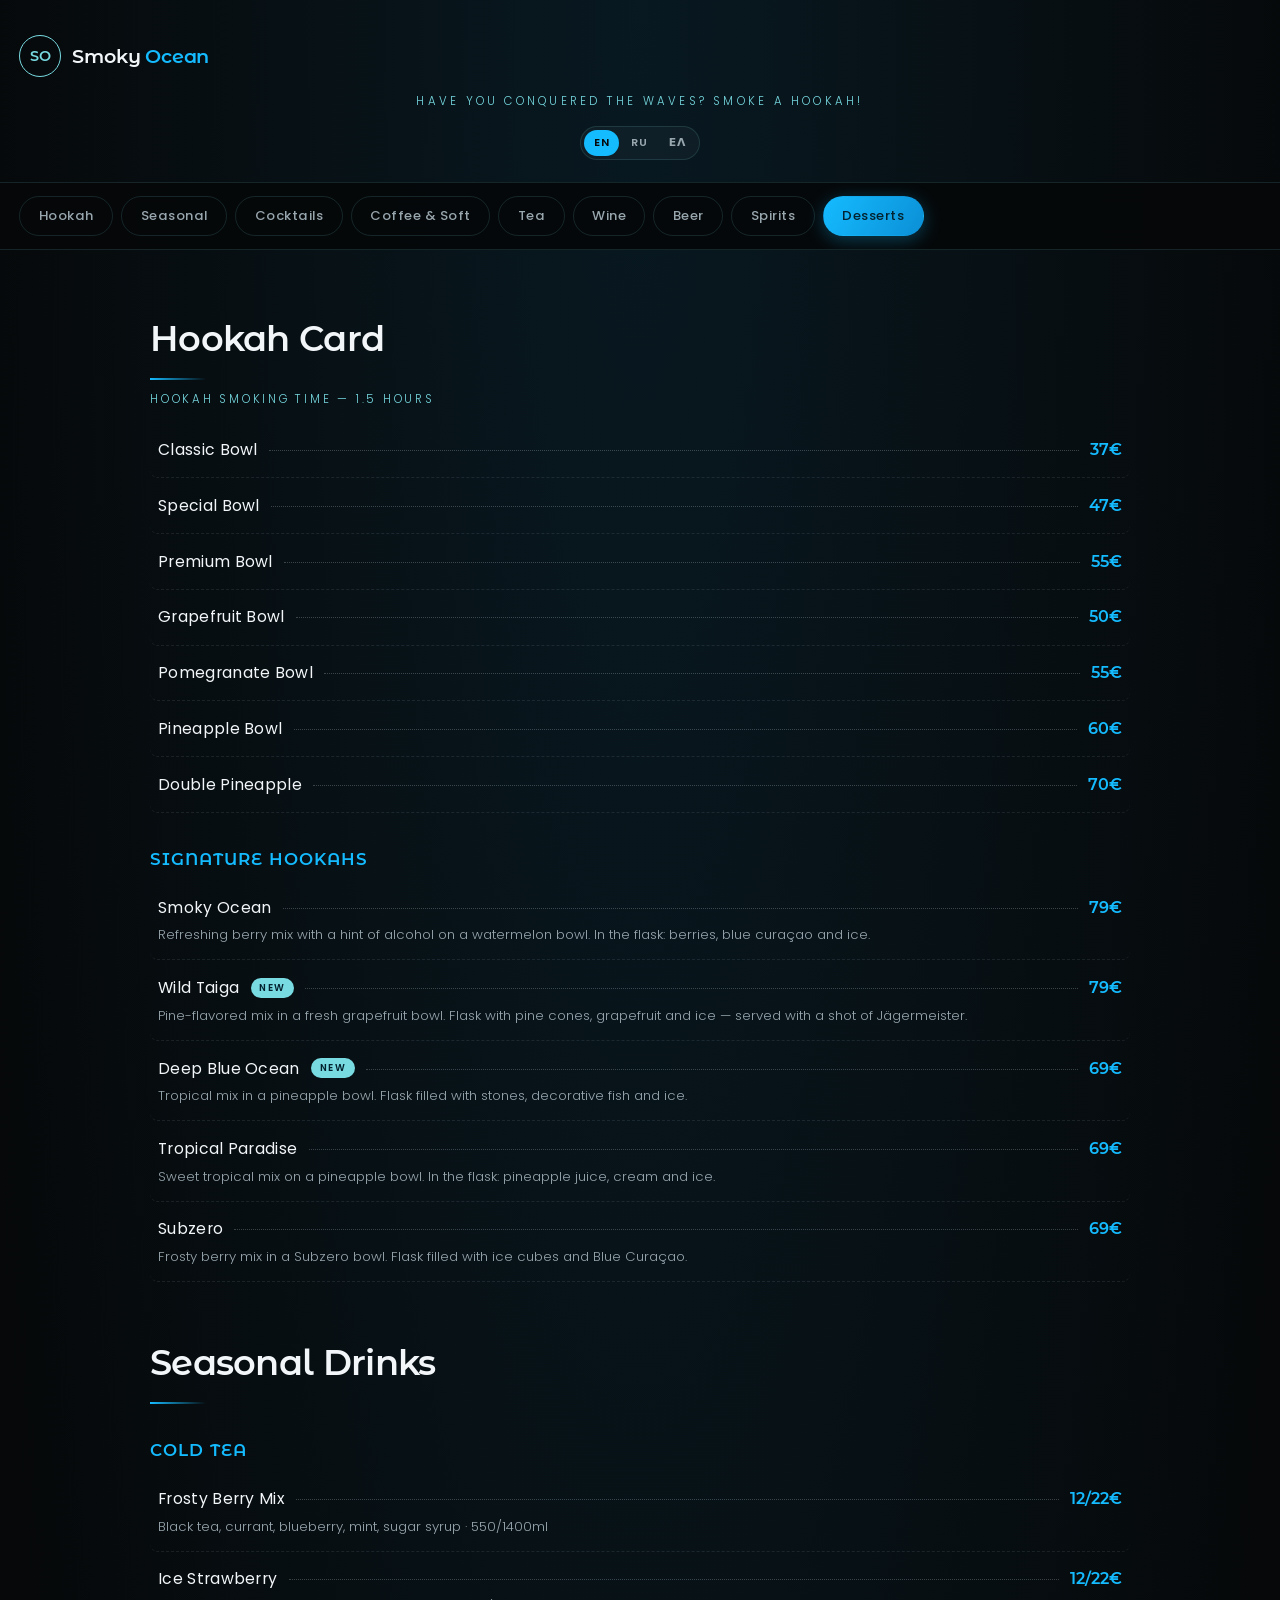
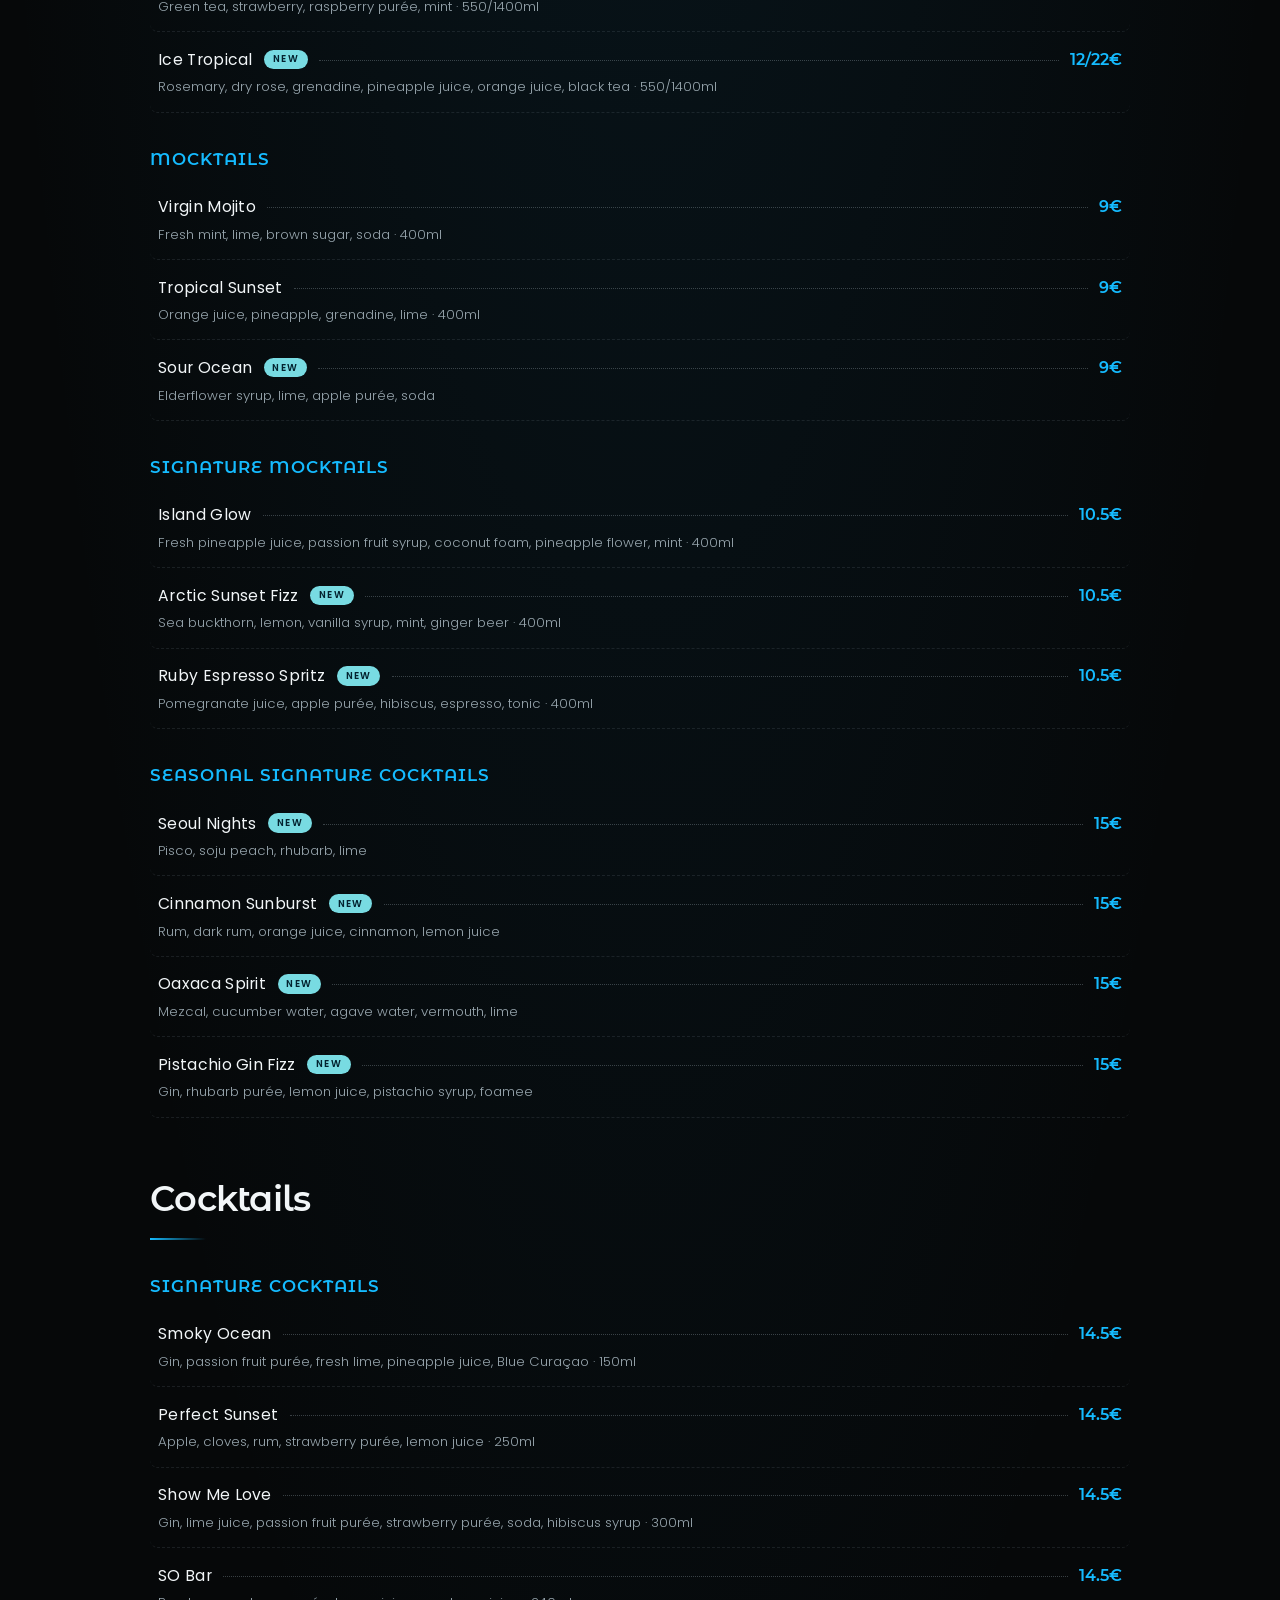
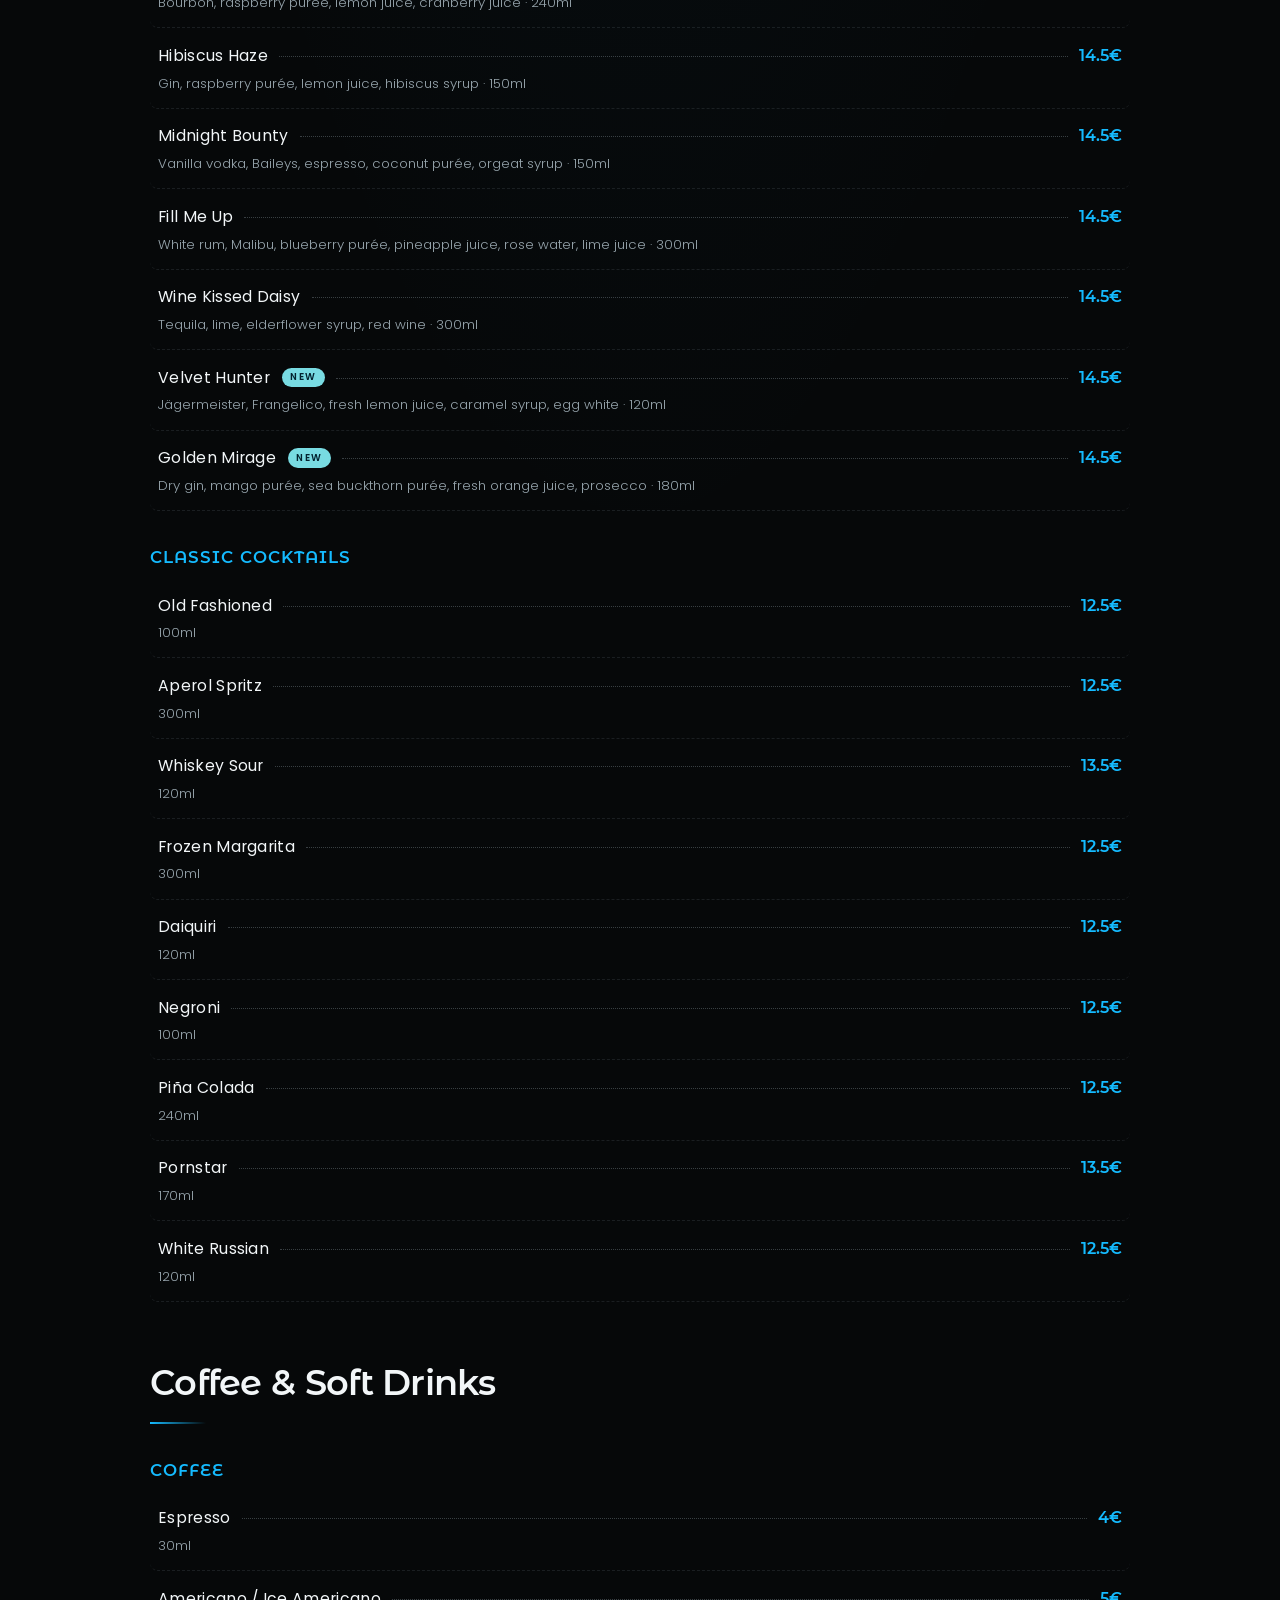
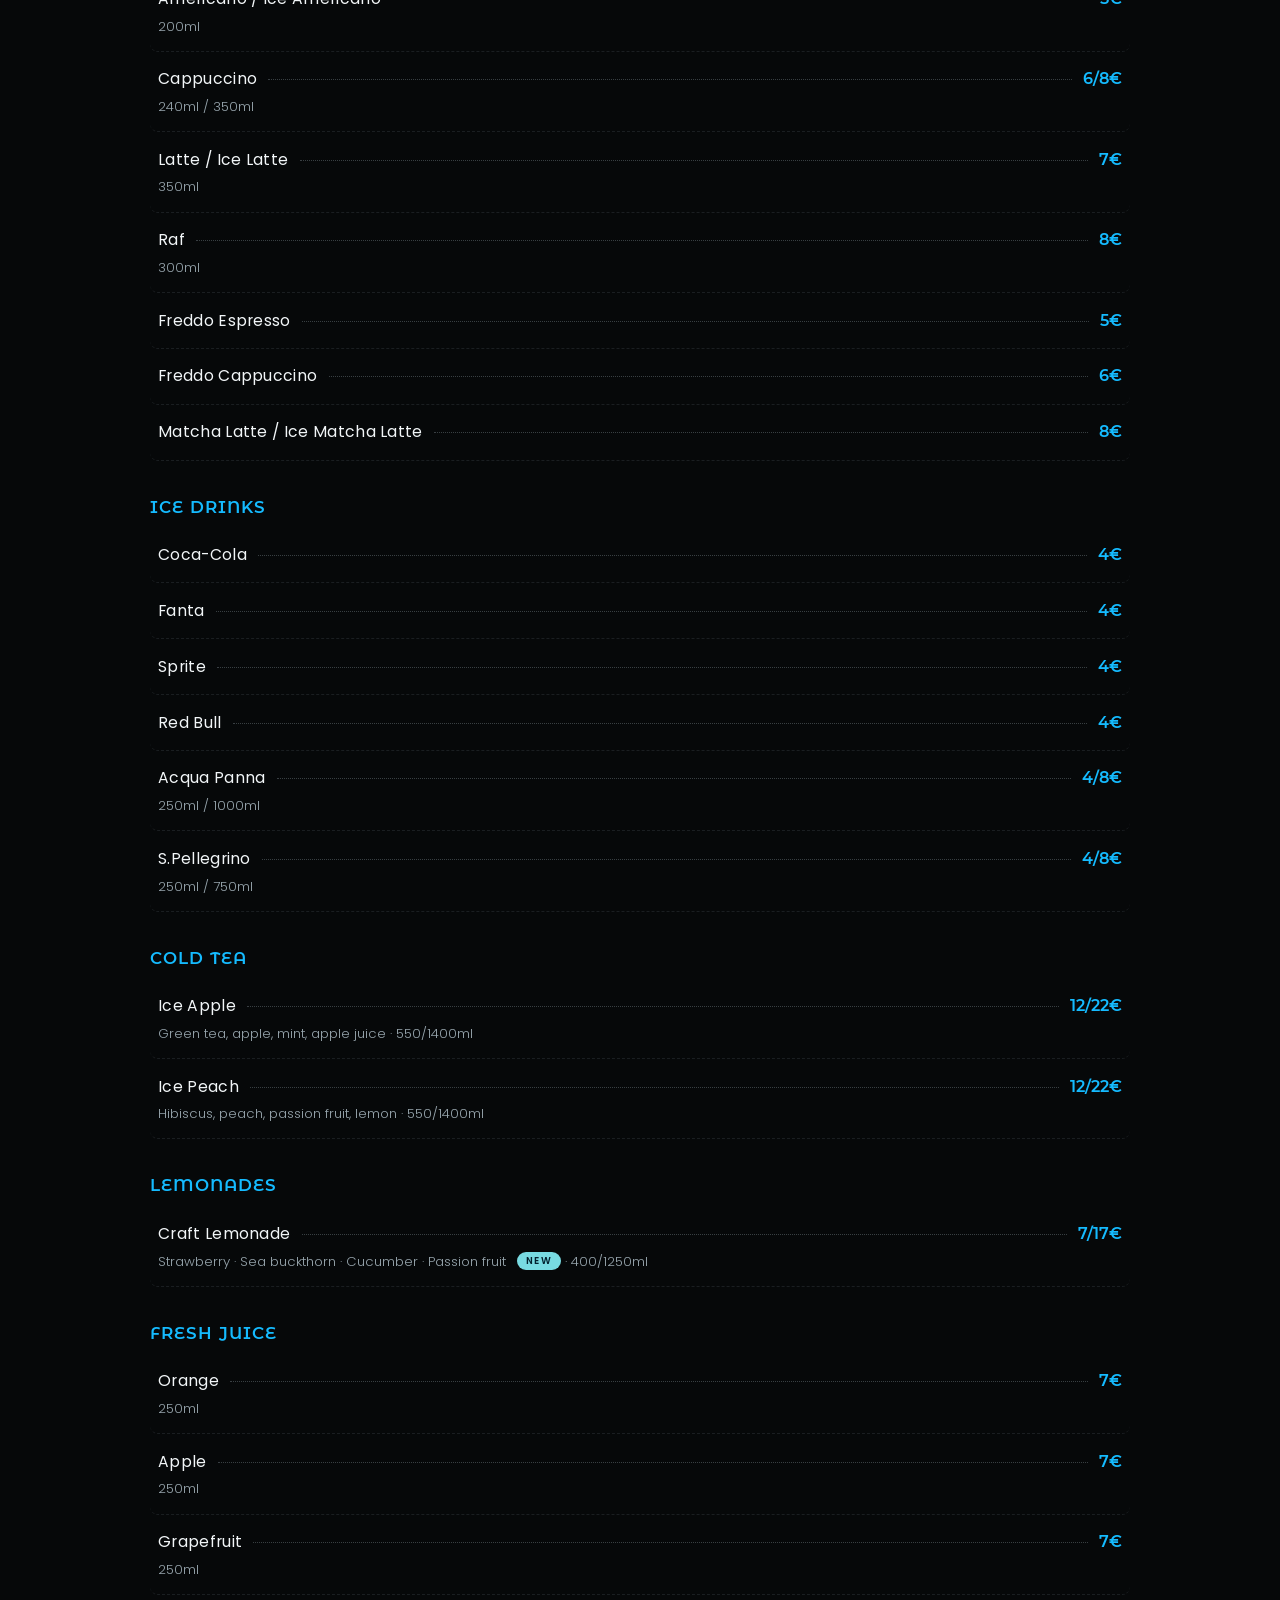
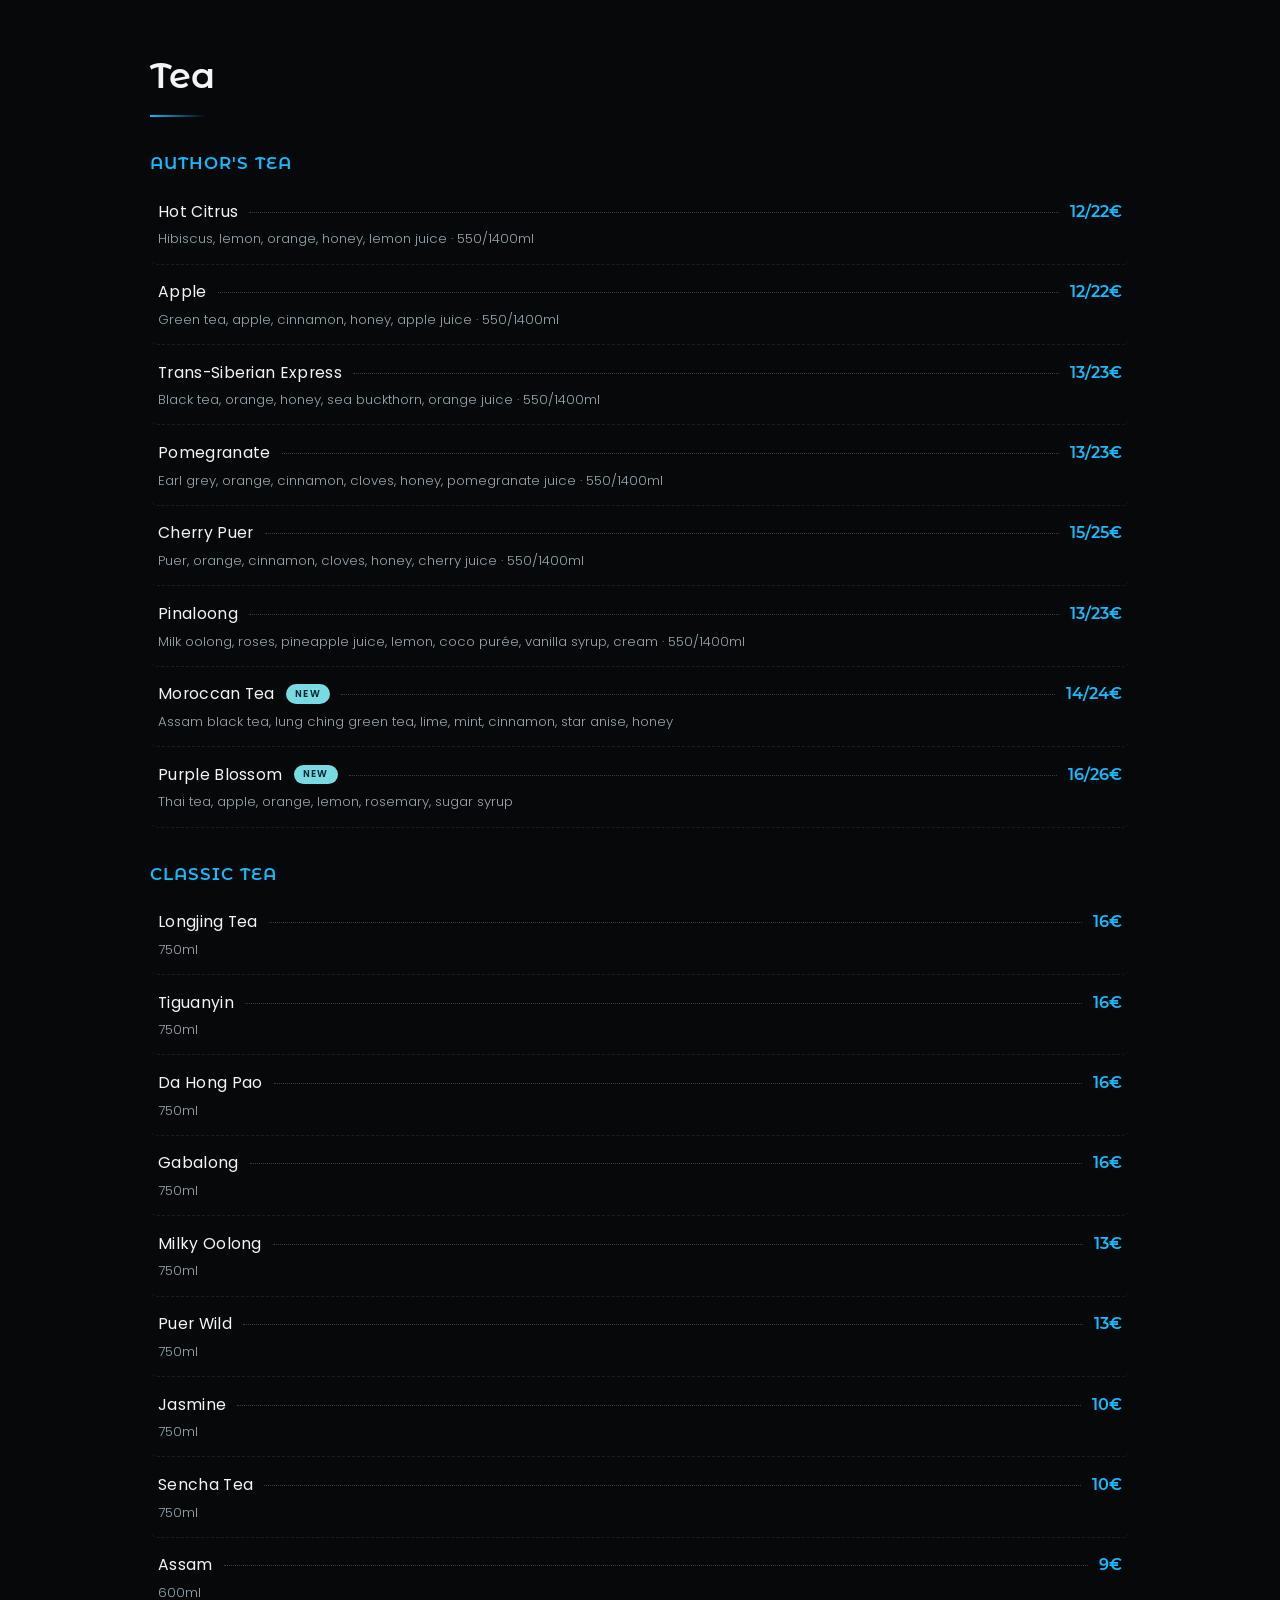
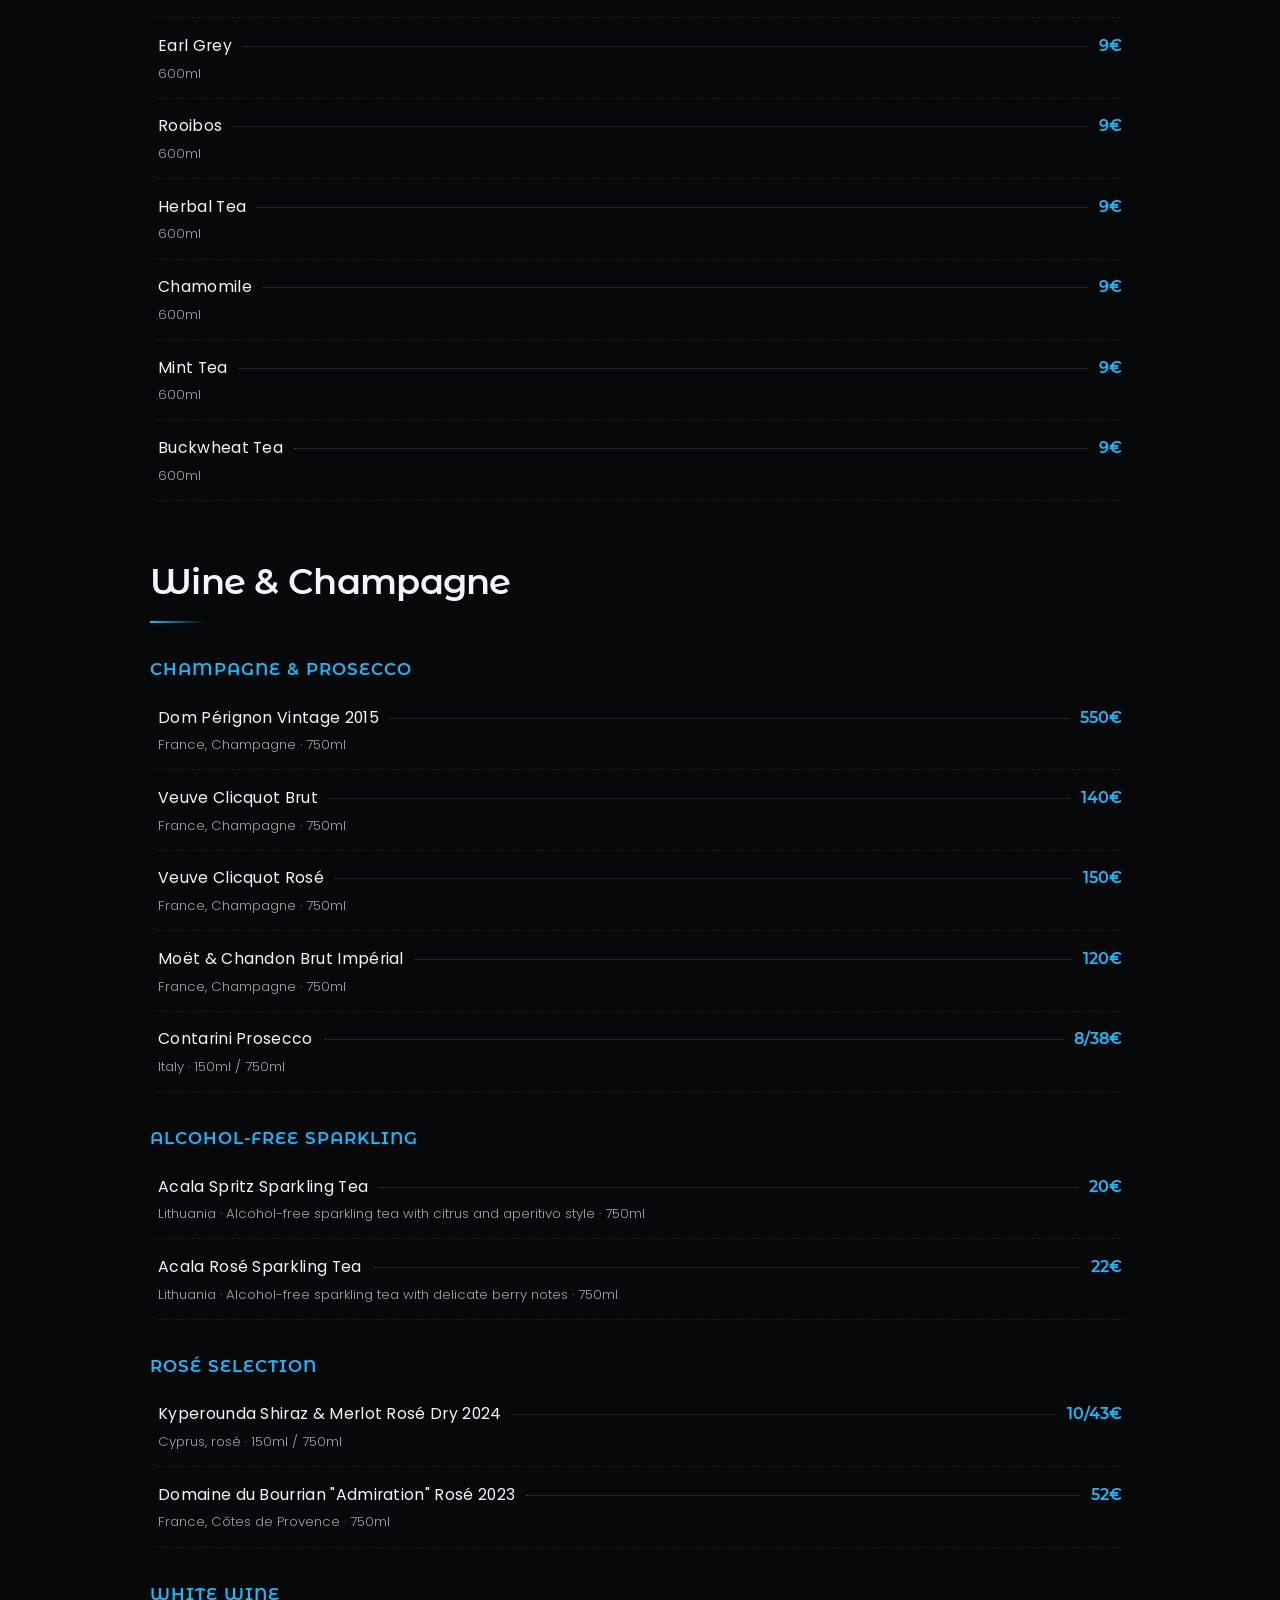
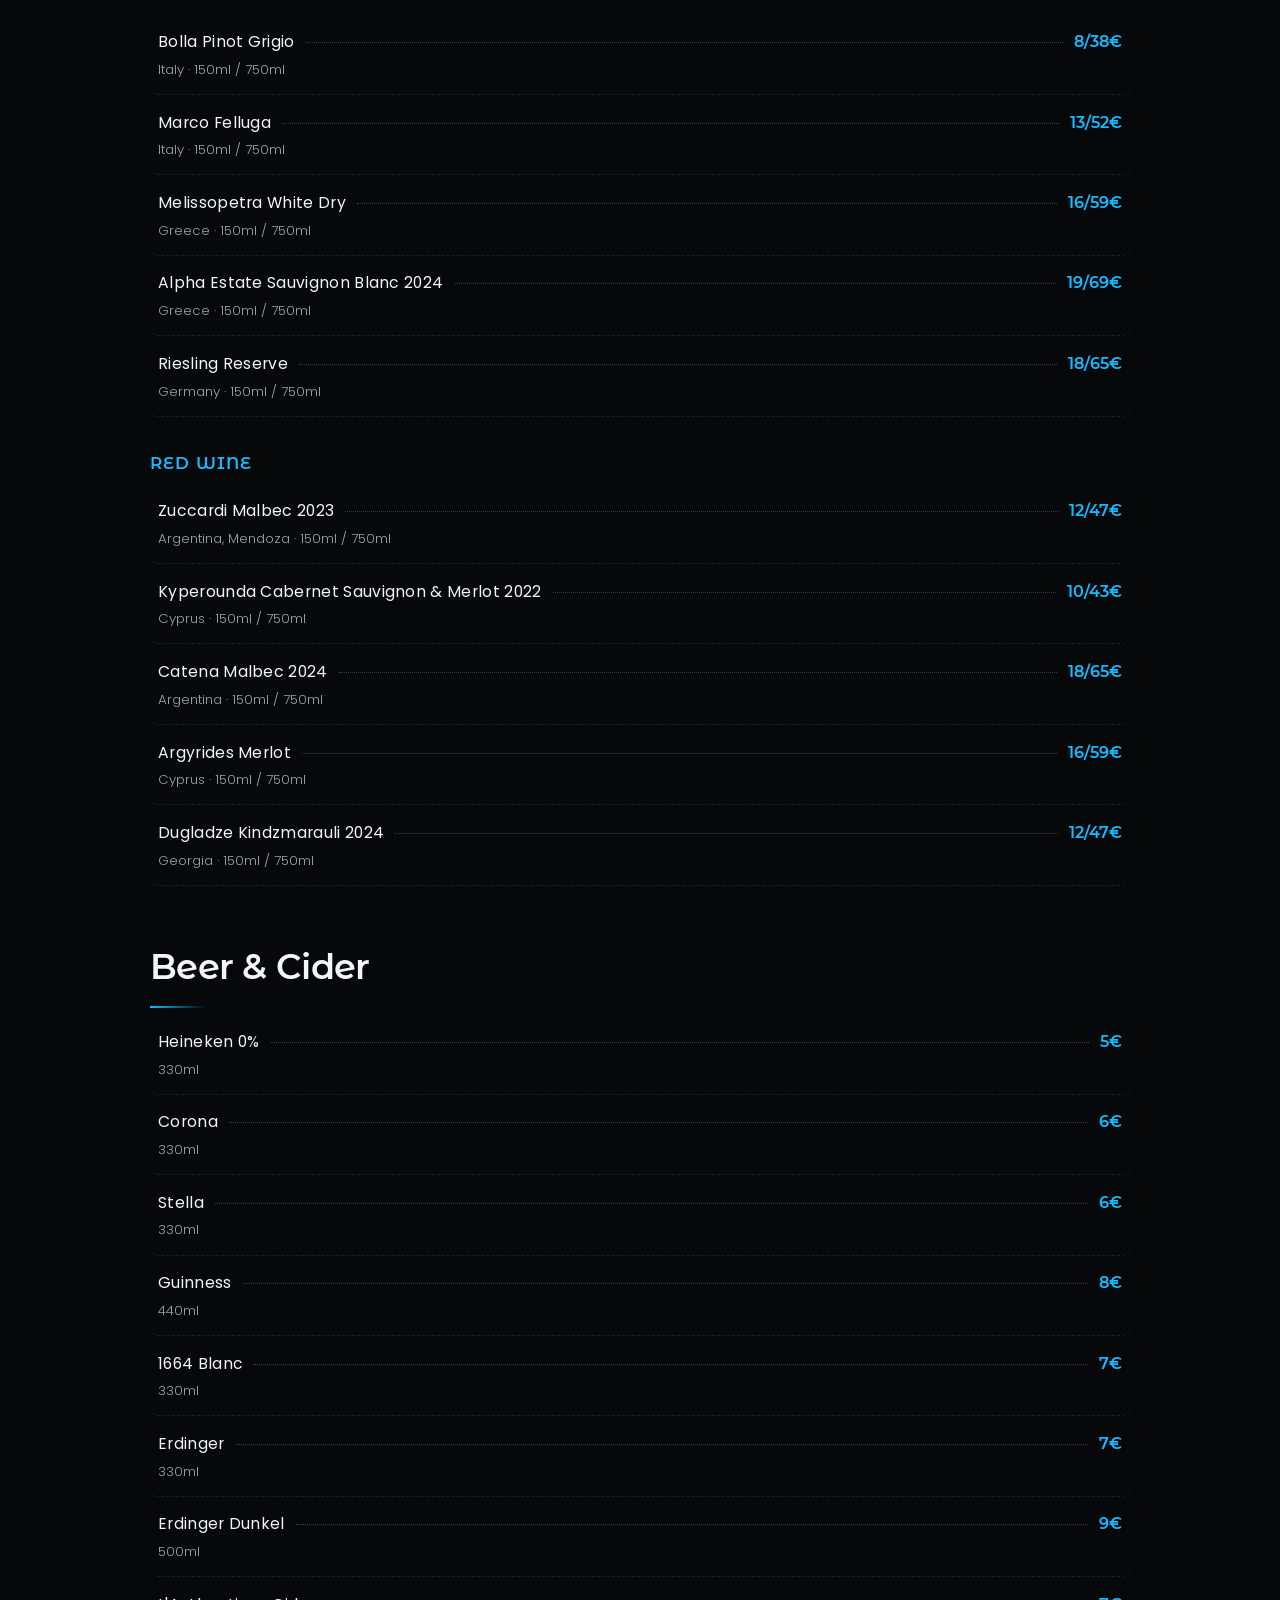
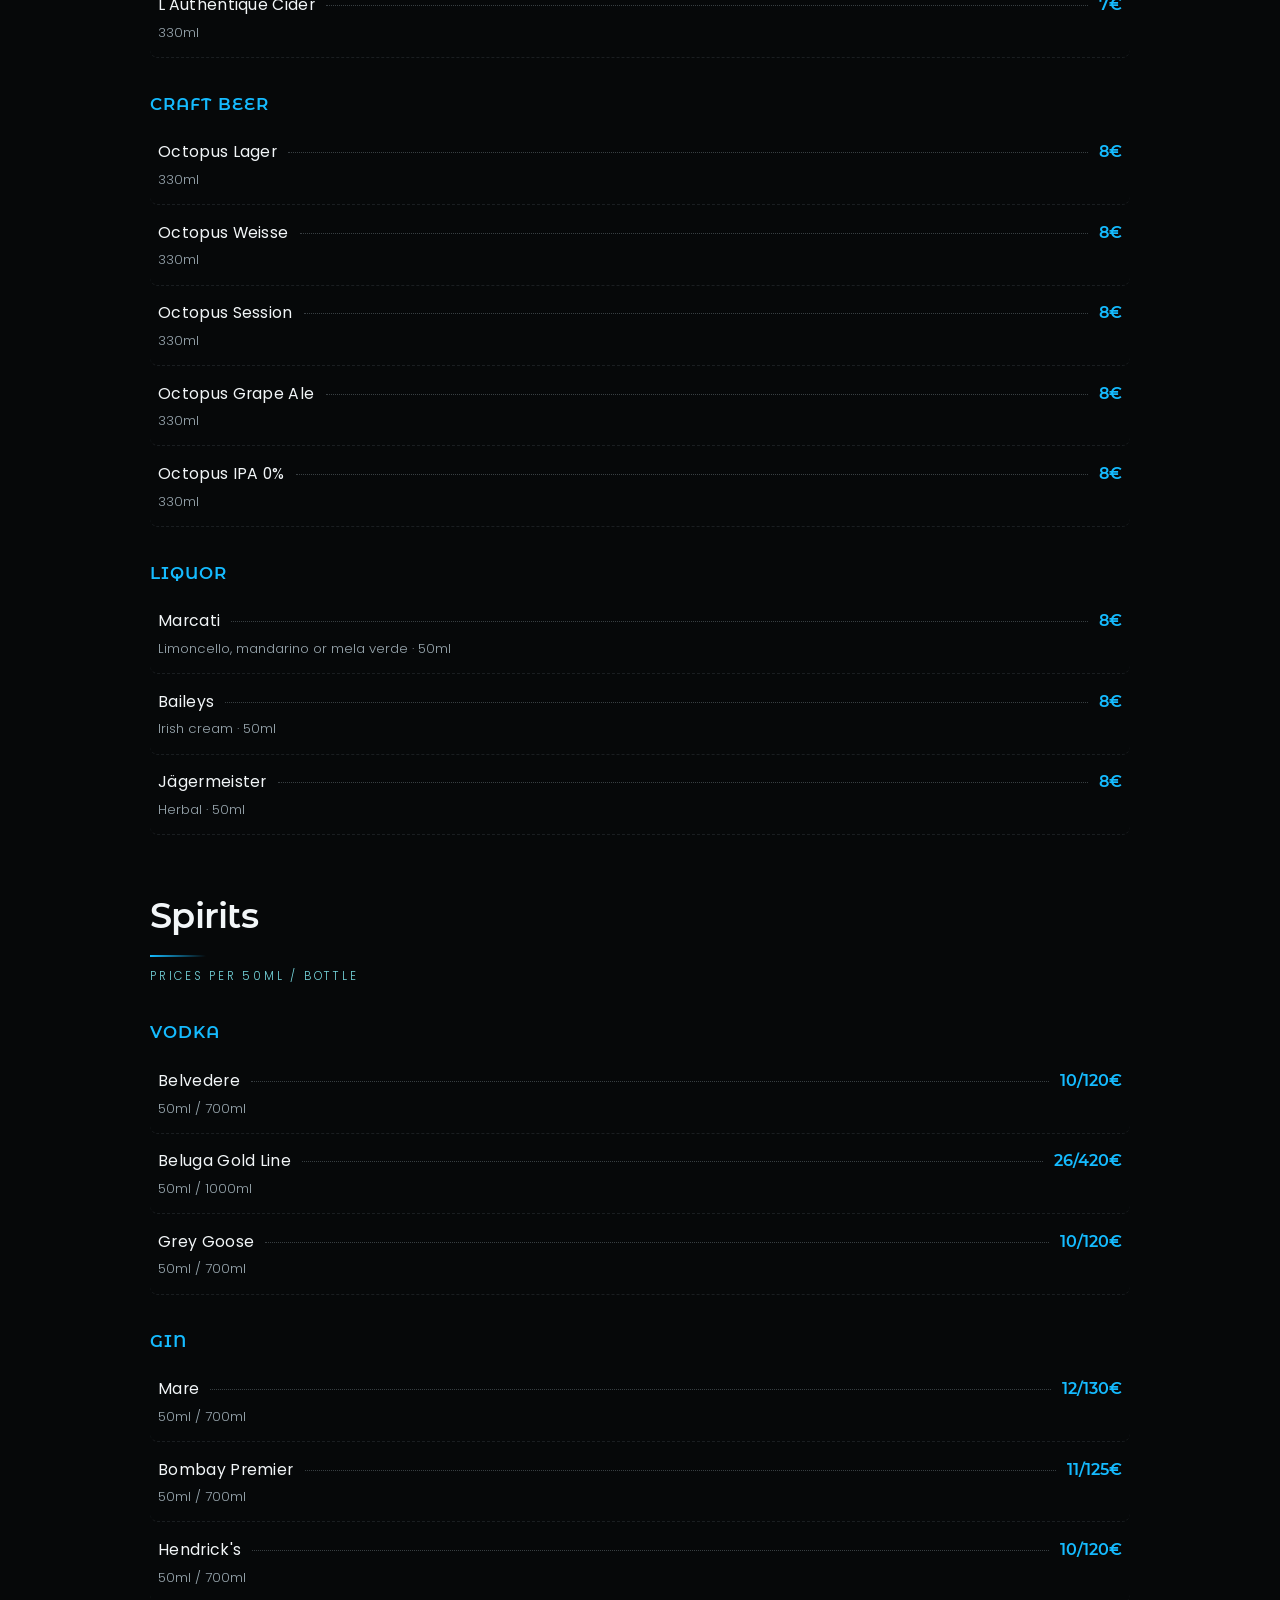
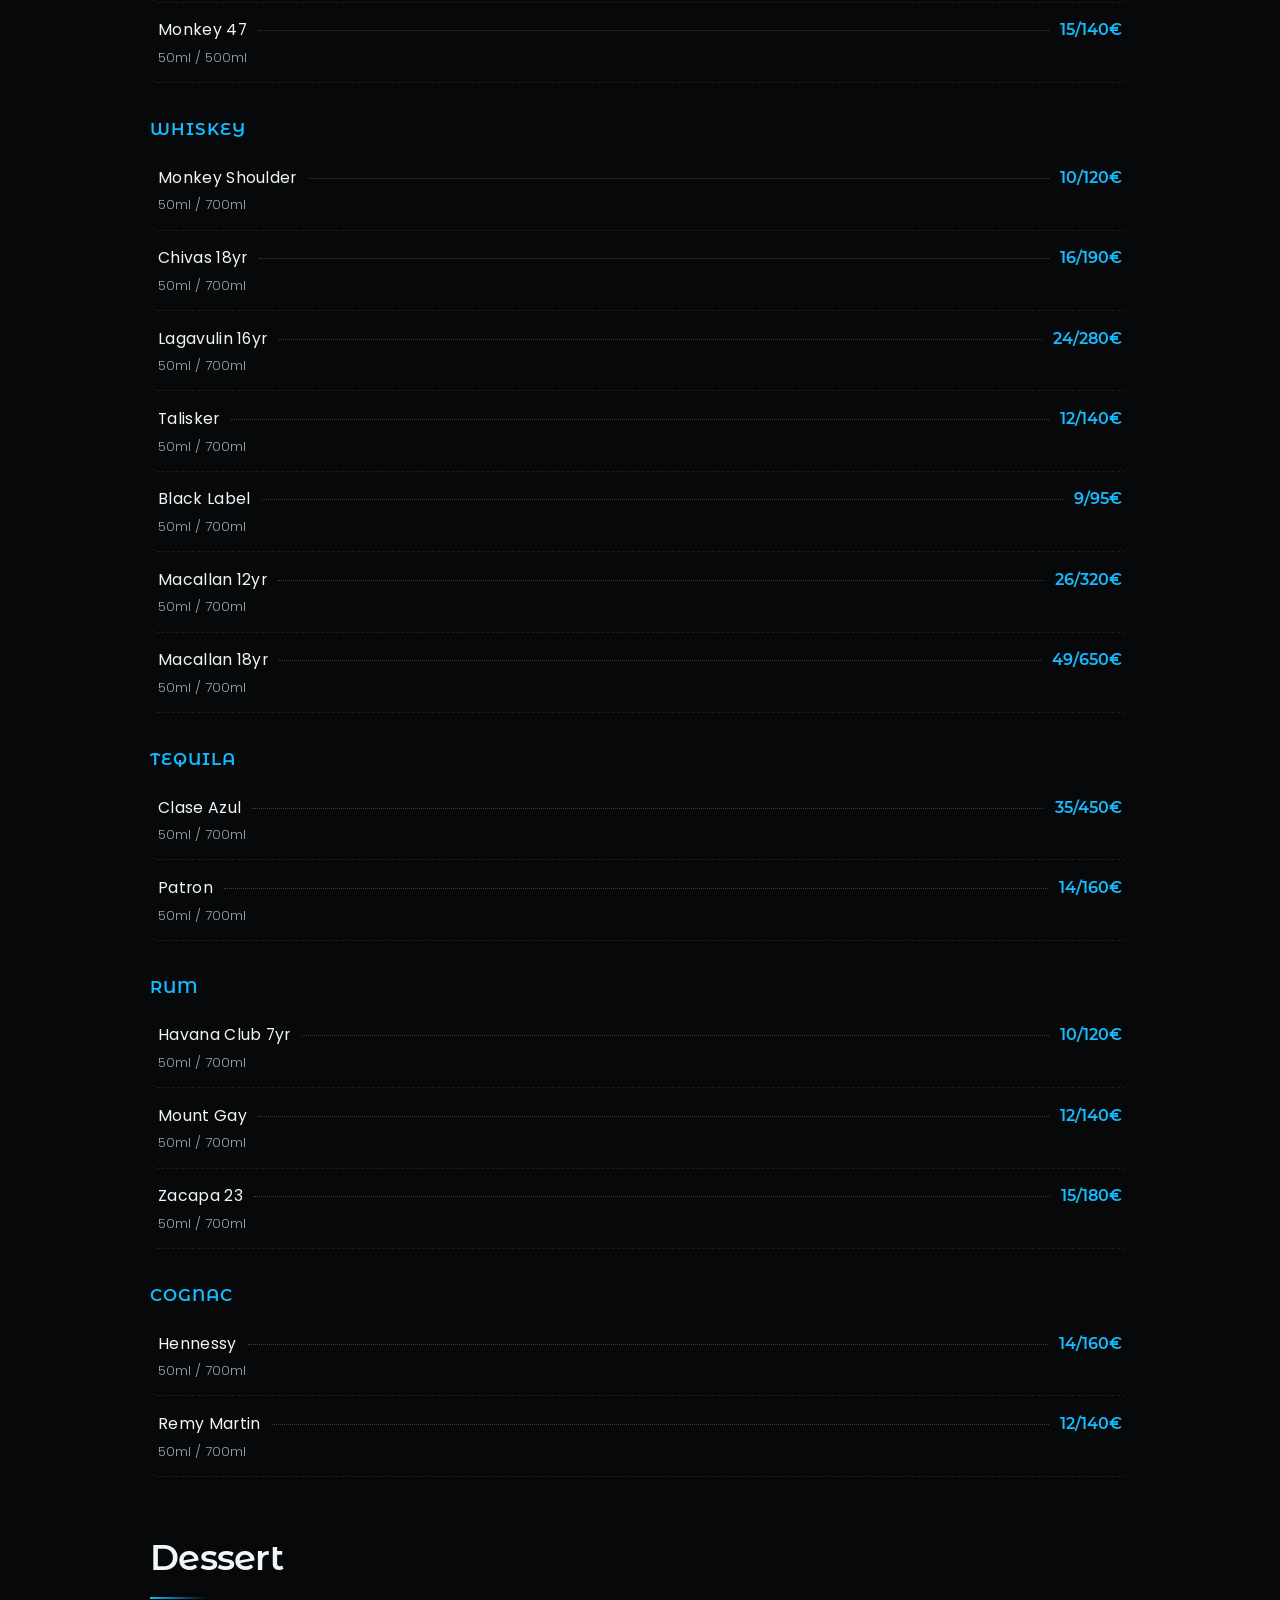
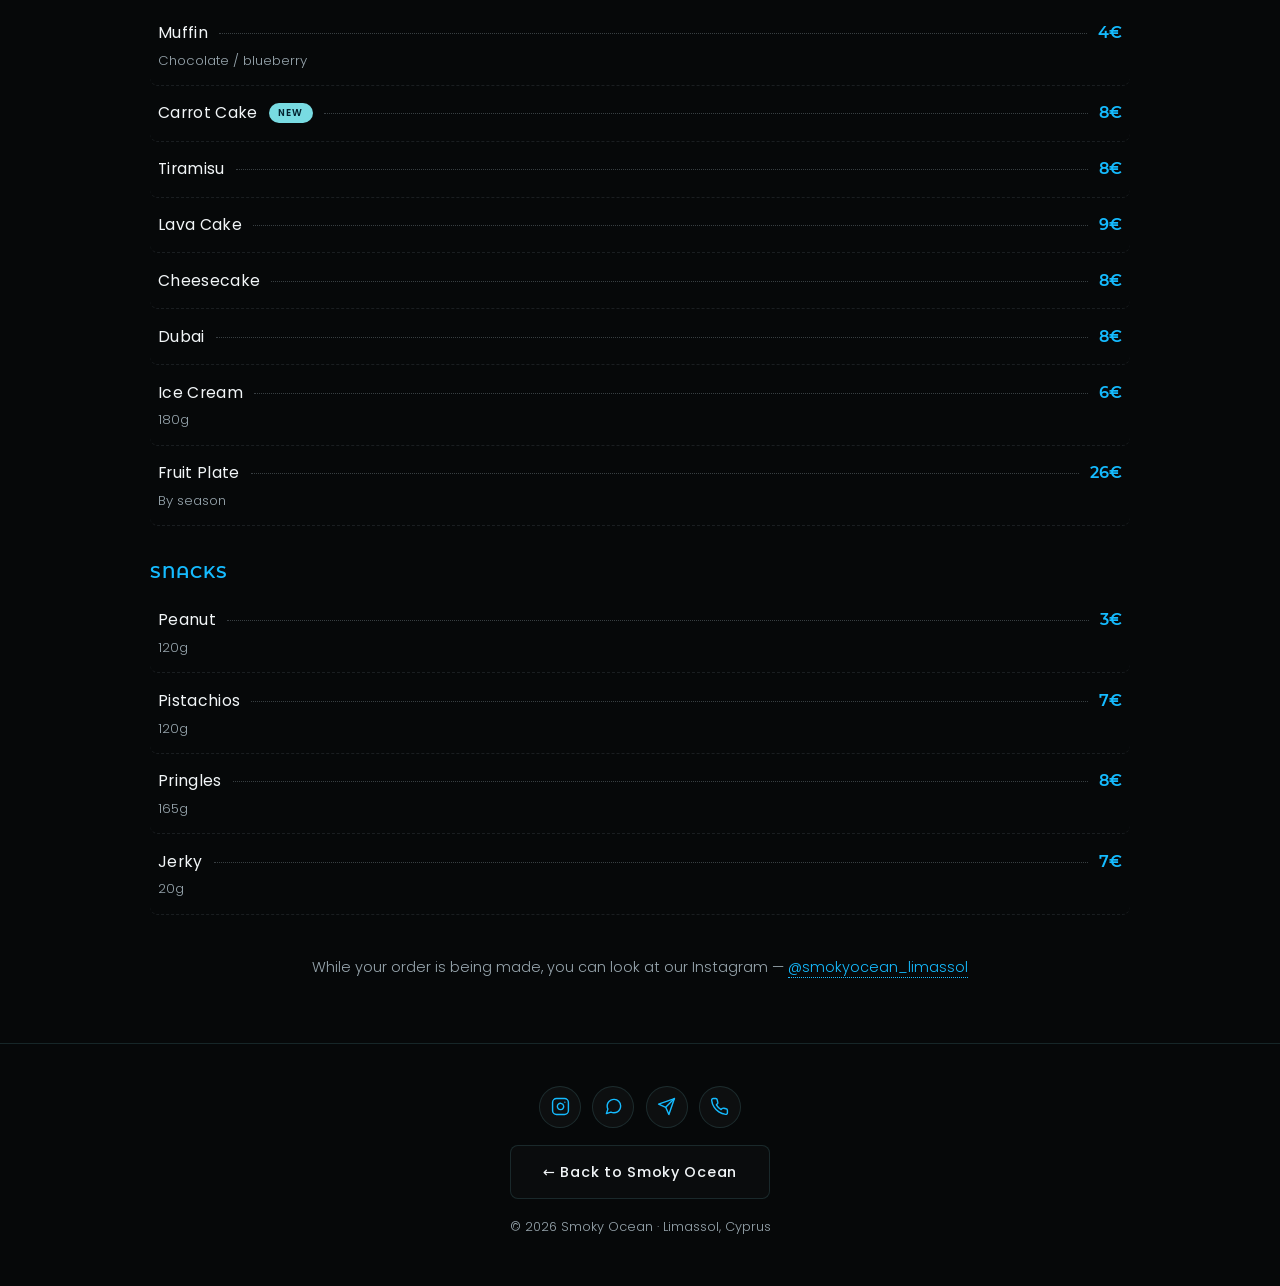
==== menu.html @ 011908df "init" ====
<!DOCTYPE html>
<html lang="en">
<head>
  <meta charset="UTF-8" />
  <meta name="viewport" content="width=device-width, initial-scale=1.0" />

  <!-- Primary SEO -->
  <title>Menu — Hookahs, Cocktails &amp; Drinks | Smoky Ocean Limassol</title>
  <meta name="description" content="Full menu of Smoky Ocean hookah lounge in Limassol, Cyprus: signature hookahs from 37€, craft cocktails, mocktails, author's teas, coffee, wine, champagne, beer, spirits and desserts." />
  <meta name="robots" content="index, follow, max-image-preview:large" />
  <meta name="theme-color" content="#060809" />
  <link rel="canonical" href="https://smokey-ocean.vercel.app/menu.html" />

  <!-- Open Graph -->
  <meta property="og:type" content="website" />
  <meta property="og:site_name" content="Smoky Ocean" />
  <meta property="og:title" content="Menu — Hookahs, Cocktails &amp; Drinks | Smoky Ocean Limassol" />
  <meta property="og:description" content="Signature hookahs, craft cocktails, teas, coffee, wine, beer, spirits and desserts at Smoky Ocean, Limassol." />
  <meta property="og:url" content="https://smokey-ocean.vercel.app/menu.html" />
  <meta property="og:locale" content="en_US" />
  <meta property="og:locale:alternate" content="ru_RU" />
  <meta property="og:locale:alternate" content="el_GR" />

  <!-- Twitter -->
  <meta name="twitter:card" content="summary" />
  <meta name="twitter:title" content="Menu — Smoky Ocean Hookah Lounge, Limassol" />
  <meta name="twitter:description" content="Signature hookahs, craft cocktails, teas, coffee, wine, beer, spirits and desserts." />

  <link rel="preconnect" href="https://fonts.googleapis.com" />
  <link rel="preconnect" href="https://fonts.gstatic.com" crossorigin />
  <link href="https://fonts.googleapis.com/css2?family=Montserrat+Alternates:wght@400;500;600;700&family=Poppins:wght@300;400;500;600&display=swap" rel="stylesheet" />
  <link rel="stylesheet" href="css/styles.css" />
  <link rel="stylesheet" href="css/menu.css" />

  <!-- Structured data: menu -->
  <script type="application/ld+json">
  {
    "@context": "https://schema.org",
    "@type": "Menu",
    "@id": "https://smokey-ocean.vercel.app/menu.html#menu",
    "name": "Smoky Ocean Menu",
    "url": "https://smokey-ocean.vercel.app/menu.html",
    "inLanguage": ["en", "ru", "el"],
    "provider": {
      "@type": "BarOrPub",
      "@id": "https://smokey-ocean.vercel.app/#business",
      "name": "Smoky Ocean",
      "telephone": "+35799244895",
      "address": { "@type": "PostalAddress", "addressLocality": "Limassol", "addressCountry": "CY" }
    },
    "hasMenuSection": [
      { "@type": "MenuSection", "name": "Hookah Card", "description": "Classic, fruit and signature hookahs from 37€" },
      { "@type": "MenuSection", "name": "Seasonal Drinks", "description": "Cold teas, mocktails and seasonal signature cocktails" },
      { "@type": "MenuSection", "name": "Cocktails", "description": "Signature and classic cocktails" },
      { "@type": "MenuSection", "name": "Coffee & Soft Drinks", "description": "Coffee, ice drinks, lemonades and fresh juices" },
      { "@type": "MenuSection", "name": "Tea", "description": "Author's teas and classic Chinese teas" },
      { "@type": "MenuSection", "name": "Wine & Champagne", "description": "Champagne, prosecco, rosé, white and red wine" },
      { "@type": "MenuSection", "name": "Beer & Cider", "description": "Bottled, craft beer and cider" },
      { "@type": "MenuSection", "name": "Spirits", "description": "Vodka, gin, whiskey, tequila, rum and cognac" },
      { "@type": "MenuSection", "name": "Desserts & Snacks", "description": "Cakes, ice cream, fruit plates and snacks" }
    ]
  }
  </script>
</head>
<body class="menu-page">

  <header class="mp-header">
    <a href="index.html" class="nav__brand">
      <span class="nav__brand-mark">SO</span>
      <span class="nav__brand-name">Smoky <em>Ocean</em></span>
    </a>
    <p class="mp-header__tag" data-i18n="mp.tagline">Have you conquered the waves? Smoke a hookah!</p>
    <div class="lang lang--menu" role="group" aria-label="Language">
      <button class="lang__btn" data-lang="en">EN</button>
      <button class="lang__btn" data-lang="ru">RU</button>
      <button class="lang__btn" data-lang="el">ΕΛ</button>
    </div>
  </header>

  <nav class="mp-chips" id="chips" aria-label="Menu categories">
    <a href="#hookah" class="mp-chip active" data-i18n="mp.chipHookah">Hookah</a>
    <a href="#seasonal" class="mp-chip" data-i18n="mp.chipSeasonal">Seasonal</a>
    <a href="#cocktails" class="mp-chip" data-i18n="mp.chipCocktails">Cocktails</a>
    <a href="#coffee" class="mp-chip" data-i18n="mp.chipCoffee">Coffee &amp; Soft</a>
    <a href="#tea" class="mp-chip" data-i18n="mp.chipTea">Tea</a>
    <a href="#wine" class="mp-chip" data-i18n="mp.chipWine">Wine</a>
    <a href="#beer" class="mp-chip" data-i18n="mp.chipBeer">Beer</a>
    <a href="#spirits" class="mp-chip" data-i18n="mp.chipSpirits">Spirits</a>
    <a href="#desserts" class="mp-chip" data-i18n="mp.chipDesserts">Desserts</a>
  </nav>

  <main class="mp-main">

    <!-- ============ HOOKAH ============ -->
    <section class="mp-section" id="hookah">
      <h2 class="mp-section__title" data-i18n="mp.hookahCard">Hookah Card</h2>
      <p class="mp-section__note" data-i18n="menu.note">Hookah smoking time — 1.5 hours</p>

      <ul class="mp-list">
        <li class="mi"><div class="mi__row"><span class="mi__name" data-i18n="menu.classicBowl">Hookah on a Classic Bowl</span><span class="mi__dots"></span><span class="mi__price">37€</span></div></li>
        <li class="mi"><div class="mi__row"><span class="mi__name" data-i18n="menu.specialBowl">Hookah on a Special Bowl</span><span class="mi__dots"></span><span class="mi__price">47€</span></div></li>
        <li class="mi"><div class="mi__row"><span class="mi__name" data-i18n="menu.premiumBowl">Hookah on a Premium Bowl</span><span class="mi__dots"></span><span class="mi__price">55€</span></div></li>
        <li class="mi"><div class="mi__row"><span class="mi__name" data-i18n="menu.grapefruitBowl">Hookah on Grapefruit</span><span class="mi__dots"></span><span class="mi__price">50€</span></div></li>
        <li class="mi"><div class="mi__row"><span class="mi__name" data-i18n="menu.pomegranateBowl">Hookah on Pomegranate</span><span class="mi__dots"></span><span class="mi__price">55€</span></div></li>
        <li class="mi"><div class="mi__row"><span class="mi__name" data-i18n="menu.pineappleBowl">Hookah on Pineapple</span><span class="mi__dots"></span><span class="mi__price">60€</span></div></li>
        <li class="mi"><div class="mi__row"><span class="mi__name" data-i18n="menu.doublePineapple">Hookah Double Pineapple</span><span class="mi__dots"></span><span class="mi__price">70€</span></div></li>
      </ul>

      <h3 class="mp-sub" data-i18n="mp.signatureHookahs">Signature Hookahs</h3>
      <ul class="mp-list">
        <li class="mi">
          <div class="mi__row"><span class="mi__name">Smoky Ocean</span><span class="mi__dots"></span><span class="mi__price">79€</span></div>
          <p class="mi__desc" data-i18n="sig.smoky">Berry refreshing mix with a hint of alcohol, served in a watermelon bowl. Flask filled with berries, Blue Curaçao and ice.</p>
        </li>
        <li class="mi">
          <div class="mi__row"><span class="mi__name">Wild Taiga <em class="new" data-i18n="menu.new">New</em></span><span class="mi__dots"></span><span class="mi__price">79€</span></div>
          <p class="mi__desc" data-i18n="sig.taiga">Pine-flavored mix in a fresh grapefruit bowl. Flask filled with pine cones, grapefruit and ice — served with a shot of Jägermeister.</p>
        </li>
        <li class="mi">
          <div class="mi__row"><span class="mi__name">Deep Blue Ocean <em class="new" data-i18n="menu.new">New</em></span><span class="mi__dots"></span><span class="mi__price">69€</span></div>
          <p class="mi__desc" data-i18n="sig.deep">Tropical mix in a pineapple bowl. Flask filled with stones, decorative fish and ice.</p>
        </li>
        <li class="mi">
          <div class="mi__row"><span class="mi__name">Tropical Paradise</span><span class="mi__dots"></span><span class="mi__price">69€</span></div>
          <p class="mi__desc" data-i18n="sig.tropical">Sweet tropical mix on a pineapple bowl. In the flask: pineapple juice, cream and ice.</p>
        </li>
        <li class="mi">
          <div class="mi__row"><span class="mi__name">Subzero</span><span class="mi__dots"></span><span class="mi__price">69€</span></div>
          <p class="mi__desc" data-i18n="sig.subzero">Frosty berry mix in a Subzero bowl. Flask filled with ice cubes and Blue Curaçao.</p>
        </li>
      </ul>
    </section>

    <!-- ============ SEASONAL ============ -->
    <section class="mp-section" id="seasonal">
      <h2 class="mp-section__title" data-i18n="mp.seasonal">Seasonal Drinks</h2>

      <h3 class="mp-sub" data-i18n="mp.coldTea">Cold Tea</h3>
      <ul class="mp-list">
        <li class="mi">
          <div class="mi__row"><span class="mi__name">Frosty Berry Mix</span><span class="mi__dots"></span><span class="mi__price">12/22€</span></div>
          <p class="mi__desc">Black tea, currant, blueberry, mint, sugar syrup · 550/1400ml</p>
        </li>
        <li class="mi">
          <div class="mi__row"><span class="mi__name">Ice Strawberry</span><span class="mi__dots"></span><span class="mi__price">12/22€</span></div>
          <p class="mi__desc">Green tea, strawberry, raspberry purée, mint · 550/1400ml</p>
        </li>
        <li class="mi">
          <div class="mi__row"><span class="mi__name">Ice Tropical <em class="new" data-i18n="menu.new">New</em></span><span class="mi__dots"></span><span class="mi__price">12/22€</span></div>
          <p class="mi__desc">Rosemary, dry rose, grenadine, pineapple juice, orange juice, black tea · 550/1400ml</p>
        </li>
      </ul>

      <h3 class="mp-sub" data-i18n="mp.mocktails">Mocktails</h3>
      <ul class="mp-list">
        <li class="mi">
          <div class="mi__row"><span class="mi__name">Virgin Mojito</span><span class="mi__dots"></span><span class="mi__price">9€</span></div>
          <p class="mi__desc">Fresh mint, lime, brown sugar, soda · 400ml</p>
        </li>
        <li class="mi">
          <div class="mi__row"><span class="mi__name">Tropical Sunset</span><span class="mi__dots"></span><span class="mi__price">9€</span></div>
          <p class="mi__desc">Orange juice, pineapple, grenadine, lime · 400ml</p>
        </li>
        <li class="mi">
          <div class="mi__row"><span class="mi__name">Sour Ocean <em class="new" data-i18n="menu.new">New</em></span><span class="mi__dots"></span><span class="mi__price">9€</span></div>
          <p class="mi__desc">Elderflower syrup, lime, apple purée, soda</p>
        </li>
      </ul>

      <h3 class="mp-sub" data-i18n="mp.sigMocktails">Signature Mocktails</h3>
      <ul class="mp-list">
        <li class="mi">
          <div class="mi__row"><span class="mi__name">Island Glow</span><span class="mi__dots"></span><span class="mi__price">10.5€</span></div>
          <p class="mi__desc">Fresh pineapple juice, passion fruit syrup, coconut foam, pineapple flower, mint · 400ml</p>
        </li>
        <li class="mi">
          <div class="mi__row"><span class="mi__name">Arctic Sunset Fizz <em class="new" data-i18n="menu.new">New</em></span><span class="mi__dots"></span><span class="mi__price">10.5€</span></div>
          <p class="mi__desc">Sea buckthorn, lemon, vanilla syrup, mint, ginger beer · 400ml</p>
        </li>
        <li class="mi">
          <div class="mi__row"><span class="mi__name">Ruby Espresso Spritz <em class="new" data-i18n="menu.new">New</em></span><span class="mi__dots"></span><span class="mi__price">10.5€</span></div>
          <p class="mi__desc">Pomegranate juice, apple purée, hibiscus, espresso, tonic · 400ml</p>
        </li>
      </ul>

      <h3 class="mp-sub" data-i18n="mp.seasonalSigCocktails">Seasonal Signature Cocktails</h3>
      <ul class="mp-list">
        <li class="mi">
          <div class="mi__row"><span class="mi__name">Seoul Nights <em class="new" data-i18n="menu.new">New</em></span><span class="mi__dots"></span><span class="mi__price">15€</span></div>
          <p class="mi__desc">Pisco, soju peach, rhubarb, lime</p>
        </li>
        <li class="mi">
          <div class="mi__row"><span class="mi__name">Cinnamon Sunburst <em class="new" data-i18n="menu.new">New</em></span><span class="mi__dots"></span><span class="mi__price">15€</span></div>
          <p class="mi__desc">Rum, dark rum, orange juice, cinnamon, lemon juice</p>
        </li>
        <li class="mi">
          <div class="mi__row"><span class="mi__name">Oaxaca Spirit <em class="new" data-i18n="menu.new">New</em></span><span class="mi__dots"></span><span class="mi__price">15€</span></div>
          <p class="mi__desc">Mezcal, cucumber water, agave water, vermouth, lime</p>
        </li>
        <li class="mi">
          <div class="mi__row"><span class="mi__name">Pistachio Gin Fizz <em class="new" data-i18n="menu.new">New</em></span><span class="mi__dots"></span><span class="mi__price">15€</span></div>
          <p class="mi__desc">Gin, rhubarb purée, lemon juice, pistachio syrup, foamee</p>
        </li>
      </ul>
    </section>

    <!-- ============ COCKTAILS ============ -->
    <section class="mp-section" id="cocktails">
      <h2 class="mp-section__title" data-i18n="mp.cocktails">Cocktails</h2>

      <h3 class="mp-sub" data-i18n="mp.sigCocktails">Signature Cocktails</h3>
      <ul class="mp-list">
        <li class="mi">
          <div class="mi__row"><span class="mi__name">Smoky Ocean</span><span class="mi__dots"></span><span class="mi__price">14.5€</span></div>
          <p class="mi__desc">Gin, passion fruit purée, fresh lime, pineapple juice, Blue Curaçao · 150ml</p>
        </li>
        <li class="mi">
          <div class="mi__row"><span class="mi__name">Perfect Sunset</span><span class="mi__dots"></span><span class="mi__price">14.5€</span></div>
          <p class="mi__desc">Apple, cloves, rum, strawberry purée, lemon juice · 250ml</p>
        </li>
        <li class="mi">
          <div class="mi__row"><span class="mi__name">Show Me Love</span><span class="mi__dots"></span><span class="mi__price">14.5€</span></div>
          <p class="mi__desc">Gin, lime juice, passion fruit purée, strawberry purée, soda, hibiscus syrup · 300ml</p>
        </li>
        <li class="mi">
          <div class="mi__row"><span class="mi__name">SO Bar</span><span class="mi__dots"></span><span class="mi__price">14.5€</span></div>
          <p class="mi__desc">Bourbon, raspberry purée, lemon juice, cranberry juice · 240ml</p>
        </li>
        <li class="mi">
          <div class="mi__row"><span class="mi__name">Hibiscus Haze</span><span class="mi__dots"></span><span class="mi__price">14.5€</span></div>
          <p class="mi__desc">Gin, raspberry purée, lemon juice, hibiscus syrup · 150ml</p>
        </li>
        <li class="mi">
          <div class="mi__row"><span class="mi__name">Midnight Bounty</span><span class="mi__dots"></span><span class="mi__price">14.5€</span></div>
          <p class="mi__desc">Vanilla vodka, Baileys, espresso, coconut purée, orgeat syrup · 150ml</p>
        </li>
        <li class="mi">
          <div class="mi__row"><span class="mi__name">Fill Me Up</span><span class="mi__dots"></span><span class="mi__price">14.5€</span></div>
          <p class="mi__desc">White rum, Malibu, blueberry purée, pineapple juice, rose water, lime juice · 300ml</p>
        </li>
        <li class="mi">
          <div class="mi__row"><span class="mi__name">Wine Kissed Daisy</span><span class="mi__dots"></span><span class="mi__price">14.5€</span></div>
          <p class="mi__desc">Tequila, lime, elderflower syrup, red wine · 300ml</p>
        </li>
        <li class="mi">
          <div class="mi__row"><span class="mi__name">Velvet Hunter <em class="new" data-i18n="menu.new">New</em></span><span class="mi__dots"></span><span class="mi__price">14.5€</span></div>
          <p class="mi__desc">Jägermeister, Frangelico, fresh lemon juice, caramel syrup, egg white · 120ml</p>
        </li>
        <li class="mi">
          <div class="mi__row"><span class="mi__name">Golden Mirage <em class="new" data-i18n="menu.new">New</em></span><span class="mi__dots"></span><span class="mi__price">14.5€</span></div>
          <p class="mi__desc">Dry gin, mango purée, sea buckthorn purée, fresh orange juice, prosecco · 180ml</p>
        </li>
      </ul>

      <h3 class="mp-sub" data-i18n="mp.classicCocktails">Classic Cocktails</h3>
      <ul class="mp-list">
        <li class="mi"><div class="mi__row"><span class="mi__name">Old Fashioned</span><span class="mi__dots"></span><span class="mi__price">12.5€</span></div><p class="mi__desc">100ml</p></li>
        <li class="mi"><div class="mi__row"><span class="mi__name">Aperol Spritz</span><span class="mi__dots"></span><span class="mi__price">12.5€</span></div><p class="mi__desc">300ml</p></li>
        <li class="mi"><div class="mi__row"><span class="mi__name">Whiskey Sour</span><span class="mi__dots"></span><span class="mi__price">13.5€</span></div><p class="mi__desc">120ml</p></li>
        <li class="mi"><div class="mi__row"><span class="mi__name">Frozen Margarita</span><span class="mi__dots"></span><span class="mi__price">12.5€</span></div><p class="mi__desc">300ml</p></li>
        <li class="mi"><div class="mi__row"><span class="mi__name">Daiquiri</span><span class="mi__dots"></span><span class="mi__price">12.5€</span></div><p class="mi__desc">120ml</p></li>
        <li class="mi"><div class="mi__row"><span class="mi__name">Negroni</span><span class="mi__dots"></span><span class="mi__price">12.5€</span></div><p class="mi__desc">100ml</p></li>
        <li class="mi"><div class="mi__row"><span class="mi__name">Piña Colada</span><span class="mi__dots"></span><span class="mi__price">12.5€</span></div><p class="mi__desc">240ml</p></li>
        <li class="mi"><div class="mi__row"><span class="mi__name">Pornstar</span><span class="mi__dots"></span><span class="mi__price">13.5€</span></div><p class="mi__desc">170ml</p></li>
        <li class="mi"><div class="mi__row"><span class="mi__name">White Russian</span><span class="mi__dots"></span><span class="mi__price">12.5€</span></div><p class="mi__desc">120ml</p></li>
      </ul>
    </section>

    <!-- ============ COFFEE & SOFT ============ -->
    <section class="mp-section" id="coffee">
      <h2 class="mp-section__title" data-i18n="mp.coffeeSoft">Coffee &amp; Soft Drinks</h2>

      <h3 class="mp-sub" data-i18n="mp.coffee">Coffee</h3>
      <ul class="mp-list">
        <li class="mi"><div class="mi__row"><span class="mi__name">Espresso</span><span class="mi__dots"></span><span class="mi__price">4€</span></div><p class="mi__desc">30ml</p></li>
        <li class="mi"><div class="mi__row"><span class="mi__name">Americano / Ice Americano</span><span class="mi__dots"></span><span class="mi__price">5€</span></div><p class="mi__desc">200ml</p></li>
        <li class="mi"><div class="mi__row"><span class="mi__name">Cappuccino</span><span class="mi__dots"></span><span class="mi__price">6/8€</span></div><p class="mi__desc">240ml / 350ml</p></li>
        <li class="mi"><div class="mi__row"><span class="mi__name">Latte / Ice Latte</span><span class="mi__dots"></span><span class="mi__price">7€</span></div><p class="mi__desc">350ml</p></li>
        <li class="mi"><div class="mi__row"><span class="mi__name">Raf</span><span class="mi__dots"></span><span class="mi__price">8€</span></div><p class="mi__desc">300ml</p></li>
        <li class="mi"><div class="mi__row"><span class="mi__name">Freddo Espresso</span><span class="mi__dots"></span><span class="mi__price">5€</span></div></li>
        <li class="mi"><div class="mi__row"><span class="mi__name">Freddo Cappuccino</span><span class="mi__dots"></span><span class="mi__price">6€</span></div></li>
        <li class="mi"><div class="mi__row"><span class="mi__name">Matcha Latte / Ice Matcha Latte</span><span class="mi__dots"></span><span class="mi__price">8€</span></div></li>
      </ul>

      <h3 class="mp-sub" data-i18n="mp.iceDrinks">Ice Drinks</h3>
      <ul class="mp-list">
        <li class="mi"><div class="mi__row"><span class="mi__name">Coca-Cola</span><span class="mi__dots"></span><span class="mi__price">4€</span></div></li>
        <li class="mi"><div class="mi__row"><span class="mi__name">Fanta</span><span class="mi__dots"></span><span class="mi__price">4€</span></div></li>
        <li class="mi"><div class="mi__row"><span class="mi__name">Sprite</span><span class="mi__dots"></span><span class="mi__price">4€</span></div></li>
        <li class="mi"><div class="mi__row"><span class="mi__name">Red Bull</span><span class="mi__dots"></span><span class="mi__price">4€</span></div></li>
        <li class="mi"><div class="mi__row"><span class="mi__name">Acqua Panna</span><span class="mi__dots"></span><span class="mi__price">4/8€</span></div><p class="mi__desc">250ml / 1000ml</p></li>
        <li class="mi"><div class="mi__row"><span class="mi__name">S.Pellegrino</span><span class="mi__dots"></span><span class="mi__price">4/8€</span></div><p class="mi__desc">250ml / 750ml</p></li>
      </ul>

      <h3 class="mp-sub" data-i18n="mp.coldTea">Cold Tea</h3>
      <ul class="mp-list">
        <li class="mi">
          <div class="mi__row"><span class="mi__name">Ice Apple</span><span class="mi__dots"></span><span class="mi__price">12/22€</span></div>
          <p class="mi__desc">Green tea, apple, mint, apple juice · 550/1400ml</p>
        </li>
        <li class="mi">
          <div class="mi__row"><span class="mi__name">Ice Peach</span><span class="mi__dots"></span><span class="mi__price">12/22€</span></div>
          <p class="mi__desc">Hibiscus, peach, passion fruit, lemon · 550/1400ml</p>
        </li>
      </ul>

      <h3 class="mp-sub" data-i18n="mp.lemonades">Lemonades</h3>
      <ul class="mp-list">
        <li class="mi">
          <div class="mi__row"><span class="mi__name">Craft Lemonade</span><span class="mi__dots"></span><span class="mi__price">7/17€</span></div>
          <p class="mi__desc">Strawberry · Sea buckthorn · Cucumber · Passion fruit <em class="new" data-i18n="menu.new">New</em> · 400/1250ml</p>
        </li>
      </ul>

      <h3 class="mp-sub" data-i18n="mp.fresh">Fresh Juice</h3>
      <ul class="mp-list">
        <li class="mi"><div class="mi__row"><span class="mi__name">Orange</span><span class="mi__dots"></span><span class="mi__price">7€</span></div><p class="mi__desc">250ml</p></li>
        <li class="mi"><div class="mi__row"><span class="mi__name">Apple</span><span class="mi__dots"></span><span class="mi__price">7€</span></div><p class="mi__desc">250ml</p></li>
        <li class="mi"><div class="mi__row"><span class="mi__name">Grapefruit</span><span class="mi__dots"></span><span class="mi__price">7€</span></div><p class="mi__desc">250ml</p></li>
      </ul>
    </section>

    <!-- ============ TEA ============ -->
    <section class="mp-section" id="tea">
      <h2 class="mp-section__title" data-i18n="mp.tea">Tea</h2>

      <h3 class="mp-sub" data-i18n="mp.authorsTea">Author's Tea</h3>
      <ul class="mp-list">
        <li class="mi">
          <div class="mi__row"><span class="mi__name">Hot Citrus</span><span class="mi__dots"></span><span class="mi__price">12/22€</span></div>
          <p class="mi__desc">Hibiscus, lemon, orange, honey, lemon juice · 550/1400ml</p>
        </li>
        <li class="mi">
          <div class="mi__row"><span class="mi__name">Apple</span><span class="mi__dots"></span><span class="mi__price">12/22€</span></div>
          <p class="mi__desc">Green tea, apple, cinnamon, honey, apple juice · 550/1400ml</p>
        </li>
        <li class="mi">
          <div class="mi__row"><span class="mi__name">Trans-Siberian Express</span><span class="mi__dots"></span><span class="mi__price">13/23€</span></div>
          <p class="mi__desc">Black tea, orange, honey, sea buckthorn, orange juice · 550/1400ml</p>
        </li>
        <li class="mi">
          <div class="mi__row"><span class="mi__name">Pomegranate</span><span class="mi__dots"></span><span class="mi__price">13/23€</span></div>
          <p class="mi__desc">Earl grey, orange, cinnamon, cloves, honey, pomegranate juice · 550/1400ml</p>
        </li>
        <li class="mi">
          <div class="mi__row"><span class="mi__name">Cherry Puer</span><span class="mi__dots"></span><span class="mi__price">15/25€</span></div>
          <p class="mi__desc">Puer, orange, cinnamon, cloves, honey, cherry juice · 550/1400ml</p>
        </li>
        <li class="mi">
          <div class="mi__row"><span class="mi__name">Pinaloong</span><span class="mi__dots"></span><span class="mi__price">13/23€</span></div>
          <p class="mi__desc">Milk oolong, roses, pineapple juice, lemon, coco purée, vanilla syrup, cream · 550/1400ml</p>
        </li>
        <li class="mi">
          <div class="mi__row"><span class="mi__name">Moroccan Tea <em class="new" data-i18n="menu.new">New</em></span><span class="mi__dots"></span><span class="mi__price">14/24€</span></div>
          <p class="mi__desc">Assam black tea, lung ching green tea, lime, mint, cinnamon, star anise, honey</p>
        </li>
        <li class="mi">
          <div class="mi__row"><span class="mi__name">Purple Blossom <em class="new" data-i18n="menu.new">New</em></span><span class="mi__dots"></span><span class="mi__price">16/26€</span></div>
          <p class="mi__desc">Thai tea, apple, orange, lemon, rosemary, sugar syrup</p>
        </li>
      </ul>

      <h3 class="mp-sub" data-i18n="mp.classicTea">Classic Tea</h3>
      <ul class="mp-list">
        <li class="mi"><div class="mi__row"><span class="mi__name">Longjing Tea</span><span class="mi__dots"></span><span class="mi__price">16€</span></div><p class="mi__desc">750ml</p></li>
        <li class="mi"><div class="mi__row"><span class="mi__name">Tiguanyin</span><span class="mi__dots"></span><span class="mi__price">16€</span></div><p class="mi__desc">750ml</p></li>
        <li class="mi"><div class="mi__row"><span class="mi__name">Da Hong Pao</span><span class="mi__dots"></span><span class="mi__price">16€</span></div><p class="mi__desc">750ml</p></li>
        <li class="mi"><div class="mi__row"><span class="mi__name">Gabalong</span><span class="mi__dots"></span><span class="mi__price">16€</span></div><p class="mi__desc">750ml</p></li>
        <li class="mi"><div class="mi__row"><span class="mi__name">Milky Oolong</span><span class="mi__dots"></span><span class="mi__price">13€</span></div><p class="mi__desc">750ml</p></li>
        <li class="mi"><div class="mi__row"><span class="mi__name">Puer Wild</span><span class="mi__dots"></span><span class="mi__price">13€</span></div><p class="mi__desc">750ml</p></li>
        <li class="mi"><div class="mi__row"><span class="mi__name">Jasmine</span><span class="mi__dots"></span><span class="mi__price">10€</span></div><p class="mi__desc">750ml</p></li>
        <li class="mi"><div class="mi__row"><span class="mi__name">Sencha Tea</span><span class="mi__dots"></span><span class="mi__price">10€</span></div><p class="mi__desc">750ml</p></li>
        <li class="mi"><div class="mi__row"><span class="mi__name">Assam</span><span class="mi__dots"></span><span class="mi__price">9€</span></div><p class="mi__desc">600ml</p></li>
        <li class="mi"><div class="mi__row"><span class="mi__name">Earl Grey</span><span class="mi__dots"></span><span class="mi__price">9€</span></div><p class="mi__desc">600ml</p></li>
        <li class="mi"><div class="mi__row"><span class="mi__name">Rooibos</span><span class="mi__dots"></span><span class="mi__price">9€</span></div><p class="mi__desc">600ml</p></li>
        <li class="mi"><div class="mi__row"><span class="mi__name">Herbal Tea</span><span class="mi__dots"></span><span class="mi__price">9€</span></div><p class="mi__desc">600ml</p></li>
        <li class="mi"><div class="mi__row"><span class="mi__name">Chamomile</span><span class="mi__dots"></span><span class="mi__price">9€</span></div><p class="mi__desc">600ml</p></li>
        <li class="mi"><div class="mi__row"><span class="mi__name">Mint Tea</span><span class="mi__dots"></span><span class="mi__price">9€</span></div><p class="mi__desc">600ml</p></li>
        <li class="mi"><div class="mi__row"><span class="mi__name">Buckwheat Tea</span><span class="mi__dots"></span><span class="mi__price">9€</span></div><p class="mi__desc">600ml</p></li>
      </ul>
    </section>

    <!-- ============ WINE ============ -->
    <section class="mp-section" id="wine">
      <h2 class="mp-section__title" data-i18n="mp.wine">Wine &amp; Champagne</h2>

      <h3 class="mp-sub" data-i18n="mp.champagne">Champagne &amp; Prosecco</h3>
      <ul class="mp-list">
        <li class="mi"><div class="mi__row"><span class="mi__name">Dom Pérignon Vintage 2015</span><span class="mi__dots"></span><span class="mi__price">550€</span></div><p class="mi__desc">France, Champagne · 750ml</p></li>
        <li class="mi"><div class="mi__row"><span class="mi__name">Veuve Clicquot Brut</span><span class="mi__dots"></span><span class="mi__price">140€</span></div><p class="mi__desc">France, Champagne · 750ml</p></li>
        <li class="mi"><div class="mi__row"><span class="mi__name">Veuve Clicquot Rosé</span><span class="mi__dots"></span><span class="mi__price">150€</span></div><p class="mi__desc">France, Champagne · 750ml</p></li>
        <li class="mi"><div class="mi__row"><span class="mi__name">Moët &amp; Chandon Brut Impérial</span><span class="mi__dots"></span><span class="mi__price">120€</span></div><p class="mi__desc">France, Champagne · 750ml</p></li>
        <li class="mi"><div class="mi__row"><span class="mi__name">Contarini Prosecco</span><span class="mi__dots"></span><span class="mi__price">8/38€</span></div><p class="mi__desc">Italy · 150ml / 750ml</p></li>
      </ul>

      <h3 class="mp-sub" data-i18n="mp.alcoholFree">Alcohol-Free Sparkling</h3>
      <ul class="mp-list">
        <li class="mi">
          <div class="mi__row"><span class="mi__name">Acala Spritz Sparkling Tea</span><span class="mi__dots"></span><span class="mi__price">20€</span></div>
          <p class="mi__desc">Lithuania · Alcohol-free sparkling tea with citrus and aperitivo style · 750ml</p>
        </li>
        <li class="mi">
          <div class="mi__row"><span class="mi__name">Acala Rosé Sparkling Tea</span><span class="mi__dots"></span><span class="mi__price">22€</span></div>
          <p class="mi__desc">Lithuania · Alcohol-free sparkling tea with delicate berry notes · 750ml</p>
        </li>
      </ul>

      <h3 class="mp-sub" data-i18n="mp.rose">Rosé Selection</h3>
      <ul class="mp-list">
        <li class="mi"><div class="mi__row"><span class="mi__name">Kyperounda Shiraz &amp; Merlot Rosé Dry 2024</span><span class="mi__dots"></span><span class="mi__price">10/43€</span></div><p class="mi__desc">Cyprus, rosé · 150ml / 750ml</p></li>
        <li class="mi"><div class="mi__row"><span class="mi__name">Domaine du Bourrian "Admiration" Rosé 2023</span><span class="mi__dots"></span><span class="mi__price">52€</span></div><p class="mi__desc">France, Côtes de Provence · 750ml</p></li>
      </ul>

      <h3 class="mp-sub" data-i18n="mp.white">White Wine</h3>
      <ul class="mp-list">
        <li class="mi"><div class="mi__row"><span class="mi__name">Bolla Pinot Grigio</span><span class="mi__dots"></span><span class="mi__price">8/38€</span></div><p class="mi__desc">Italy · 150ml / 750ml</p></li>
        <li class="mi"><div class="mi__row"><span class="mi__name">Marco Felluga</span><span class="mi__dots"></span><span class="mi__price">13/52€</span></div><p class="mi__desc">Italy · 150ml / 750ml</p></li>
        <li class="mi"><div class="mi__row"><span class="mi__name">Melissopetra White Dry</span><span class="mi__dots"></span><span class="mi__price">16/59€</span></div><p class="mi__desc">Greece · 150ml / 750ml</p></li>
        <li class="mi"><div class="mi__row"><span class="mi__name">Alpha Estate Sauvignon Blanc 2024</span><span class="mi__dots"></span><span class="mi__price">19/69€</span></div><p class="mi__desc">Greece · 150ml / 750ml</p></li>
        <li class="mi"><div class="mi__row"><span class="mi__name">Riesling Reserve</span><span class="mi__dots"></span><span class="mi__price">18/65€</span></div><p class="mi__desc">Germany · 150ml / 750ml</p></li>
      </ul>

      <h3 class="mp-sub" data-i18n="mp.red">Red Wine</h3>
      <ul class="mp-list">
        <li class="mi"><div class="mi__row"><span class="mi__name">Zuccardi Malbec 2023</span><span class="mi__dots"></span><span class="mi__price">12/47€</span></div><p class="mi__desc">Argentina, Mendoza · 150ml / 750ml</p></li>
        <li class="mi"><div class="mi__row"><span class="mi__name">Kyperounda Cabernet Sauvignon &amp; Merlot 2022</span><span class="mi__dots"></span><span class="mi__price">10/43€</span></div><p class="mi__desc">Cyprus · 150ml / 750ml</p></li>
        <li class="mi"><div class="mi__row"><span class="mi__name">Catena Malbec 2024</span><span class="mi__dots"></span><span class="mi__price">18/65€</span></div><p class="mi__desc">Argentina · 150ml / 750ml</p></li>
        <li class="mi"><div class="mi__row"><span class="mi__name">Argyrides Merlot</span><span class="mi__dots"></span><span class="mi__price">16/59€</span></div><p class="mi__desc">Cyprus · 150ml / 750ml</p></li>
        <li class="mi"><div class="mi__row"><span class="mi__name">Dugladze Kindzmarauli 2024</span><span class="mi__dots"></span><span class="mi__price">12/47€</span></div><p class="mi__desc">Georgia · 150ml / 750ml</p></li>
      </ul>
    </section>

    <!-- ============ BEER ============ -->
    <section class="mp-section" id="beer">
      <h2 class="mp-section__title" data-i18n="mp.beer">Beer &amp; Cider</h2>

      <ul class="mp-list">
        <li class="mi"><div class="mi__row"><span class="mi__name">Heineken 0%</span><span class="mi__dots"></span><span class="mi__price">5€</span></div><p class="mi__desc">330ml</p></li>
        <li class="mi"><div class="mi__row"><span class="mi__name">Corona</span><span class="mi__dots"></span><span class="mi__price">6€</span></div><p class="mi__desc">330ml</p></li>
        <li class="mi"><div class="mi__row"><span class="mi__name">Stella</span><span class="mi__dots"></span><span class="mi__price">6€</span></div><p class="mi__desc">330ml</p></li>
        <li class="mi"><div class="mi__row"><span class="mi__name">Guinness</span><span class="mi__dots"></span><span class="mi__price">8€</span></div><p class="mi__desc">440ml</p></li>
        <li class="mi"><div class="mi__row"><span class="mi__name">1664 Blanc</span><span class="mi__dots"></span><span class="mi__price">7€</span></div><p class="mi__desc">330ml</p></li>
        <li class="mi"><div class="mi__row"><span class="mi__name">Erdinger</span><span class="mi__dots"></span><span class="mi__price">7€</span></div><p class="mi__desc">330ml</p></li>
        <li class="mi"><div class="mi__row"><span class="mi__name">Erdinger Dunkel</span><span class="mi__dots"></span><span class="mi__price">9€</span></div><p class="mi__desc">500ml</p></li>
        <li class="mi"><div class="mi__row"><span class="mi__name">L'Authentique Cider</span><span class="mi__dots"></span><span class="mi__price">7€</span></div><p class="mi__desc">330ml</p></li>
      </ul>

      <h3 class="mp-sub" data-i18n="mp.craftBeer">Craft Beer</h3>
      <ul class="mp-list">
        <li class="mi"><div class="mi__row"><span class="mi__name">Octopus Lager</span><span class="mi__dots"></span><span class="mi__price">8€</span></div><p class="mi__desc">330ml</p></li>
        <li class="mi"><div class="mi__row"><span class="mi__name">Octopus Weisse</span><span class="mi__dots"></span><span class="mi__price">8€</span></div><p class="mi__desc">330ml</p></li>
        <li class="mi"><div class="mi__row"><span class="mi__name">Octopus Session</span><span class="mi__dots"></span><span class="mi__price">8€</span></div><p class="mi__desc">330ml</p></li>
        <li class="mi"><div class="mi__row"><span class="mi__name">Octopus Grape Ale</span><span class="mi__dots"></span><span class="mi__price">8€</span></div><p class="mi__desc">330ml</p></li>
        <li class="mi"><div class="mi__row"><span class="mi__name">Octopus IPA 0%</span><span class="mi__dots"></span><span class="mi__price">8€</span></div><p class="mi__desc">330ml</p></li>
      </ul>

      <h3 class="mp-sub" data-i18n="mp.liquor">Liquor</h3>
      <ul class="mp-list">
        <li class="mi"><div class="mi__row"><span class="mi__name">Marcati</span><span class="mi__dots"></span><span class="mi__price">8€</span></div><p class="mi__desc">Limoncello, mandarino or mela verde · 50ml</p></li>
        <li class="mi"><div class="mi__row"><span class="mi__name">Baileys</span><span class="mi__dots"></span><span class="mi__price">8€</span></div><p class="mi__desc">Irish cream · 50ml</p></li>
        <li class="mi"><div class="mi__row"><span class="mi__name">Jägermeister</span><span class="mi__dots"></span><span class="mi__price">8€</span></div><p class="mi__desc">Herbal · 50ml</p></li>
      </ul>
    </section>

    <!-- ============ SPIRITS ============ -->
    <section class="mp-section" id="spirits">
      <h2 class="mp-section__title" data-i18n="mp.spirits">Spirits</h2>
      <p class="mp-section__note" data-i18n="mp.spiritsNote">Prices per 50ml / bottle</p>

      <h3 class="mp-sub" data-i18n="mp.vodka">Vodka</h3>
      <ul class="mp-list">
        <li class="mi"><div class="mi__row"><span class="mi__name">Belvedere</span><span class="mi__dots"></span><span class="mi__price">10/120€</span></div><p class="mi__desc">50ml / 700ml</p></li>
        <li class="mi"><div class="mi__row"><span class="mi__name">Beluga Gold Line</span><span class="mi__dots"></span><span class="mi__price">26/420€</span></div><p class="mi__desc">50ml / 1000ml</p></li>
        <li class="mi"><div class="mi__row"><span class="mi__name">Grey Goose</span><span class="mi__dots"></span><span class="mi__price">10/120€</span></div><p class="mi__desc">50ml / 700ml</p></li>
      </ul>

      <h3 class="mp-sub" data-i18n="mp.gin">Gin</h3>
      <ul class="mp-list">
        <li class="mi"><div class="mi__row"><span class="mi__name">Mare</span><span class="mi__dots"></span><span class="mi__price">12/130€</span></div><p class="mi__desc">50ml / 700ml</p></li>
        <li class="mi"><div class="mi__row"><span class="mi__name">Bombay Premier</span><span class="mi__dots"></span><span class="mi__price">11/125€</span></div><p class="mi__desc">50ml / 700ml</p></li>
        <li class="mi"><div class="mi__row"><span class="mi__name">Hendrick's</span><span class="mi__dots"></span><span class="mi__price">10/120€</span></div><p class="mi__desc">50ml / 700ml</p></li>
        <li class="mi"><div class="mi__row"><span class="mi__name">Monkey 47</span><span class="mi__dots"></span><span class="mi__price">15/140€</span></div><p class="mi__desc">50ml / 500ml</p></li>
      </ul>

      <h3 class="mp-sub" data-i18n="mp.whiskey">Whiskey</h3>
      <ul class="mp-list">
        <li class="mi"><div class="mi__row"><span class="mi__name">Monkey Shoulder</span><span class="mi__dots"></span><span class="mi__price">10/120€</span></div><p class="mi__desc">50ml / 700ml</p></li>
        <li class="mi"><div class="mi__row"><span class="mi__name">Chivas 18yr</span><span class="mi__dots"></span><span class="mi__price">16/190€</span></div><p class="mi__desc">50ml / 700ml</p></li>
        <li class="mi"><div class="mi__row"><span class="mi__name">Lagavulin 16yr</span><span class="mi__dots"></span><span class="mi__price">24/280€</span></div><p class="mi__desc">50ml / 700ml</p></li>
        <li class="mi"><div class="mi__row"><span class="mi__name">Talisker</span><span class="mi__dots"></span><span class="mi__price">12/140€</span></div><p class="mi__desc">50ml / 700ml</p></li>
        <li class="mi"><div class="mi__row"><span class="mi__name">Black Label</span><span class="mi__dots"></span><span class="mi__price">9/95€</span></div><p class="mi__desc">50ml / 700ml</p></li>
        <li class="mi"><div class="mi__row"><span class="mi__name">Macallan 12yr</span><span class="mi__dots"></span><span class="mi__price">26/320€</span></div><p class="mi__desc">50ml / 700ml</p></li>
        <li class="mi"><div class="mi__row"><span class="mi__name">Macallan 18yr</span><span class="mi__dots"></span><span class="mi__price">49/650€</span></div><p class="mi__desc">50ml / 700ml</p></li>
      </ul>

      <h3 class="mp-sub" data-i18n="mp.tequila">Tequila</h3>
      <ul class="mp-list">
        <li class="mi"><div class="mi__row"><span class="mi__name">Clase Azul</span><span class="mi__dots"></span><span class="mi__price">35/450€</span></div><p class="mi__desc">50ml / 700ml</p></li>
        <li class="mi"><div class="mi__row"><span class="mi__name">Patron</span><span class="mi__dots"></span><span class="mi__price">14/160€</span></div><p class="mi__desc">50ml / 700ml</p></li>
      </ul>

      <h3 class="mp-sub" data-i18n="mp.rum">Rum</h3>
      <ul class="mp-list">
        <li class="mi"><div class="mi__row"><span class="mi__name">Havana Club 7yr</span><span class="mi__dots"></span><span class="mi__price">10/120€</span></div><p class="mi__desc">50ml / 700ml</p></li>
        <li class="mi"><div class="mi__row"><span class="mi__name">Mount Gay</span><span class="mi__dots"></span><span class="mi__price">12/140€</span></div><p class="mi__desc">50ml / 700ml</p></li>
        <li class="mi"><div class="mi__row"><span class="mi__name">Zacapa 23</span><span class="mi__dots"></span><span class="mi__price">15/180€</span></div><p class="mi__desc">50ml / 700ml</p></li>
      </ul>

      <h3 class="mp-sub" data-i18n="mp.cognac">Cognac</h3>
      <ul class="mp-list">
        <li class="mi"><div class="mi__row"><span class="mi__name">Hennessy</span><span class="mi__dots"></span><span class="mi__price">14/160€</span></div><p class="mi__desc">50ml / 700ml</p></li>
        <li class="mi"><div class="mi__row"><span class="mi__name">Remy Martin</span><span class="mi__dots"></span><span class="mi__price">12/140€</span></div><p class="mi__desc">50ml / 700ml</p></li>
      </ul>
    </section>

    <!-- ============ DESSERTS & SNACKS ============ -->
    <section class="mp-section" id="desserts">
      <h2 class="mp-section__title" data-i18n="mp.dessert">Dessert</h2>

      <ul class="mp-list">
        <li class="mi"><div class="mi__row"><span class="mi__name">Muffin</span><span class="mi__dots"></span><span class="mi__price">4€</span></div><p class="mi__desc">Chocolate / blueberry</p></li>
        <li class="mi"><div class="mi__row"><span class="mi__name">Carrot Cake <em class="new" data-i18n="menu.new">New</em></span><span class="mi__dots"></span><span class="mi__price">8€</span></div></li>
        <li class="mi"><div class="mi__row"><span class="mi__name">Tiramisu</span><span class="mi__dots"></span><span class="mi__price">8€</span></div></li>
        <li class="mi"><div class="mi__row"><span class="mi__name">Lava Cake</span><span class="mi__dots"></span><span class="mi__price">9€</span></div></li>
        <li class="mi"><div class="mi__row"><span class="mi__name">Cheesecake</span><span class="mi__dots"></span><span class="mi__price">8€</span></div></li>
        <li class="mi"><div class="mi__row"><span class="mi__name">Dubai</span><span class="mi__dots"></span><span class="mi__price">8€</span></div></li>
        <li class="mi"><div class="mi__row"><span class="mi__name">Ice Cream</span><span class="mi__dots"></span><span class="mi__price">6€</span></div><p class="mi__desc">180g</p></li>
        <li class="mi"><div class="mi__row"><span class="mi__name">Fruit Plate</span><span class="mi__dots"></span><span class="mi__price">26€</span></div><p class="mi__desc">By season</p></li>
      </ul>

      <h3 class="mp-sub" data-i18n="mp.snacks">Snacks</h3>
      <ul class="mp-list">
        <li class="mi"><div class="mi__row"><span class="mi__name">Peanut</span><span class="mi__dots"></span><span class="mi__price">3€</span></div><p class="mi__desc">120g</p></li>
        <li class="mi"><div class="mi__row"><span class="mi__name">Pistachios</span><span class="mi__dots"></span><span class="mi__price">7€</span></div><p class="mi__desc">120g</p></li>
        <li class="mi"><div class="mi__row"><span class="mi__name">Pringles</span><span class="mi__dots"></span><span class="mi__price">8€</span></div><p class="mi__desc">165g</p></li>
        <li class="mi"><div class="mi__row"><span class="mi__name">Jerky</span><span class="mi__dots"></span><span class="mi__price">7€</span></div><p class="mi__desc">20g</p></li>
      </ul>

      <p class="mp-outro"><span data-i18n="mp.outro">While your order is being made, you can look at our Instagram —</span>
        <a href="https://instagram.com/smokyocean_limassol" target="_blank" rel="noopener">@smokyocean_limassol</a></p>
    </section>

  </main>

  <footer class="mp-footer">
    <div class="socials socials--footer">
      <a class="socials__link" href="https://instagram.com/smokyocean_limassol" target="_blank" rel="noopener" aria-label="Instagram">
        <svg viewBox="0 0 24 24" fill="none" stroke="currentColor" stroke-width="1.8" stroke-linecap="round" stroke-linejoin="round"><rect x="2" y="2" width="20" height="20" rx="5" ry="5"/><path d="M16 11.37A4 4 0 1 1 12.63 8 4 4 0 0 1 16 11.37z"/><line x1="17.5" y1="6.5" x2="17.51" y2="6.5"/></svg>
      </a>
      <a class="socials__link" href="https://wa.me/35799244895" target="_blank" rel="noopener" aria-label="WhatsApp">
        <svg viewBox="0 0 24 24" fill="none" stroke="currentColor" stroke-width="1.8" stroke-linecap="round" stroke-linejoin="round"><path d="M21 11.5a8.38 8.38 0 0 1-.9 3.8 8.5 8.5 0 0 1-7.6 4.7 8.38 8.38 0 0 1-3.8-.9L3 21l1.9-5.7a8.38 8.38 0 0 1-.9-3.8 8.5 8.5 0 0 1 4.7-7.6 8.38 8.38 0 0 1 3.8-.9h.5a8.48 8.48 0 0 1 8 8v.5z"/></svg>
      </a>
      <a class="socials__link" href="https://t.me/+35799244895" target="_blank" rel="noopener" aria-label="Telegram">
        <svg viewBox="0 0 24 24" fill="none" stroke="currentColor" stroke-width="1.8" stroke-linecap="round" stroke-linejoin="round"><line x1="22" y1="2" x2="11" y2="13"/><polygon points="22 2 15 22 11 13 2 9 22 2"/></svg>
      </a>
      <a class="socials__link" href="tel:+35799244895" aria-label="Phone">
        <svg viewBox="0 0 24 24" fill="none" stroke="currentColor" stroke-width="1.8" stroke-linecap="round" stroke-linejoin="round"><path d="M22 16.92v3a2 2 0 0 1-2.18 2 19.79 19.79 0 0 1-8.63-3.07 19.5 19.5 0 0 1-6-6 19.79 19.79 0 0 1-3.07-8.67A2 2 0 0 1 4.11 2h3a2 2 0 0 1 2 1.72 12.84 12.84 0 0 0 .7 2.81 2 2 0 0 1-.45 2.11L8.09 9.91a16 16 0 0 0 6 6l1.27-1.27a2 2 0 0 1 2.11-.45 12.84 12.84 0 0 0 2.81.7A2 2 0 0 1 22 16.92z"/></svg>
      </a>
    </div>
    <a href="index.html" class="btn btn--ghost" data-i18n="mp.back">← Back to Smoky Ocean</a>
    <p data-i18n="mp.copy">© 2026 Smoky Ocean · Limassol, Cyprus</p>
  </footer>

  <button class="to-top" id="toTop" aria-label="Back to top">&#8593;</button>

  <script src="js/i18n.js"></script>
  <script src="js/menu.js"></script>
</body>
</html>
---- css/styles.css ----
/* =====================================================
   Smoky Ocean — Hookah Lounge & Bar
   Theme matched to smokyocean.cy:
   near-black backgrounds, electric cyan #15bbff,
   teal #78dbe2 corner frames, Montserrat Alternates + Poppins
   ===================================================== */

:root {
  --bg-deep: #060809;
  --bg-panel: #0b0e10;
  --bg-card: #101518;
  --line: rgba(120, 219, 226, 0.14);
  --cyan: #15bbff;
  --cyan-soft: #5fd3ff;
  --teal: #78dbe2;
  --ember: #ff6b3d;
  --text: #f2f6f8;
  --text-dim: #98a6ae;
  --font-display: "Montserrat Alternates", sans-serif;
  --font-body: "Poppins", system-ui, sans-serif;
  --radius: 16px;
  --container: 1160px;
}

* { margin: 0; padding: 0; box-sizing: border-box; }

html { scroll-behavior: smooth; }

body {
  background: var(--bg-deep);
  color: var(--text);
  font-family: var(--font-body);
  font-weight: 300;
  line-height: 1.7;
  overflow-x: hidden;
}

img { max-width: 100%; display: block; }
a { color: inherit; text-decoration: none; }
ul { list-style: none; }
button { font-family: inherit; }

.container {
  width: min(var(--container), 92%);
  margin-inline: auto;
}

/* ---------- Typography helpers ---------- */
.section-eyebrow {
  font-size: 0.78rem;
  letter-spacing: 0.35em;
  text-transform: uppercase;
  color: var(--cyan);
  margin-bottom: 1rem;
}

.section-title {
  font-family: var(--font-display);
  font-size: clamp(1.9rem, 4vw, 2.9rem);
  font-weight: 600;
  letter-spacing: -0.02em;
  line-height: 1.15;
  margin-bottom: 1.4rem;
}

.center { text-align: center; }

.text-gradient {
  background: linear-gradient(100deg, var(--cyan) 10%, var(--cyan-soft) 55%, var(--teal) 95%);
  -webkit-background-clip: text;
  background-clip: text;
  color: transparent;
}

/* ---------- Buttons ---------- */
.btn {
  display: inline-block;
  padding: 0.85rem 2rem;
  border-radius: 8px;
  border: 0;
  font-size: 0.9rem;
  font-weight: 500;
  letter-spacing: 0.05em;
  transition: transform 0.25s ease, box-shadow 0.25s ease, background 0.25s ease, color 0.25s ease, border-color 0.25s ease;
  cursor: pointer;
  position: relative;
  overflow: hidden;
}

/* animated sheen sweep on hover */
.btn::after {
  content: "";
  position: absolute;
  top: 0; left: -80%;
  width: 50%; height: 100%;
  background: linear-gradient(100deg, transparent, rgba(255, 255, 255, 0.25), transparent);
  transform: skewX(-20deg);
  transition: left 0.5s ease;
  pointer-events: none;
}
.btn:hover::after { left: 130%; }

.btn--primary {
  background: linear-gradient(120deg, var(--cyan), #0b8fd6);
  color: #03222f;
  box-shadow: 0 8px 30px rgba(21, 187, 255, 0.28);
}
.btn--primary:hover { transform: translateY(-2px); box-shadow: 0 12px 40px rgba(21, 187, 255, 0.45); }

.btn--ghost {
  border: 1px solid var(--line);
  color: var(--text);
  background: rgba(255, 255, 255, 0.02);
}
.btn--ghost:hover { border-color: var(--cyan); color: var(--cyan); }

.btn--outline {
  border: 1px solid var(--cyan);
  color: var(--cyan);
  background: transparent;
  padding: 0.6rem 1.5rem;
}
.btn--outline:hover { background: var(--cyan); color: #03222f; }

/* ---------- Header / Nav ---------- */
.site-header {
  position: fixed;
  inset: 0 0 auto;
  z-index: 100;
  padding: 1.1rem 0;
  transition: background 0.3s ease, padding 0.3s ease, box-shadow 0.3s ease;
}

.site-header.scrolled {
  background: rgba(6, 8, 9, 0.9);
  backdrop-filter: blur(14px);
  padding: 0.65rem 0;
  box-shadow: 0 1px 0 var(--line);
}

.nav { display: flex; align-items: center; gap: 2rem; }

.nav__brand { display: flex; align-items: center; gap: 0.7rem; margin-right: auto; }

.nav__brand-mark {
  display: grid;
  place-items: center;
  width: 42px;
  height: 42px;
  border-radius: 50%;
  border: 1px solid var(--teal);
  font-family: var(--font-display);
  font-weight: 600;
  font-size: 0.9rem;
  color: var(--teal);
}

.nav__brand-name {
  font-family: var(--font-display);
  font-weight: 600;
  font-size: 1.2rem;
  letter-spacing: -0.01em;
}
.nav__brand-name em { font-style: normal; color: var(--cyan); }

.nav__links { display: flex; gap: 2rem; }

.nav__links a {
  font-size: 0.88rem;
  letter-spacing: 0.04em;
  color: var(--text-dim);
  transition: color 0.2s ease;
  position: relative;
}
.nav__links a::after {
  content: "";
  position: absolute;
  left: 0; bottom: -6px;
  width: 0; height: 2px;
  background: var(--cyan);
  transition: width 0.25s ease;
}
.nav__links a:hover { color: var(--text); }
.nav__links a:hover::after,
.nav__links a.active::after { width: 100%; }
.nav__links a.active { color: var(--cyan); }

.nav__toggle { display: none; background: none; border: 0; flex-direction: column; gap: 5px; padding: 6px; cursor: pointer; }
.nav__toggle span { width: 24px; height: 2px; background: var(--text); transition: 0.3s; }

/* ---------- Hero ---------- */
.hero {
  position: relative;
  min-height: 100svh;
  display: flex;
  align-items: center;
  background:
    radial-gradient(ellipse 80% 60% at 70% 10%, rgba(21, 120, 170, 0.22), transparent 60%),
    radial-gradient(ellipse 60% 50% at 20% 90%, rgba(15, 70, 100, 0.3), transparent 65%),
    var(--bg-deep);
  overflow: hidden;
}

.hero__smoke {
  position: absolute;
  inset: 0;
  width: 100%;
  height: 100%;
  opacity: 0.55;
}

.hero__glow {
  position: absolute;
  width: 560px; height: 560px;
  border-radius: 50%;
  background: radial-gradient(circle, rgba(21, 187, 255, 0.14), transparent 70%);
  top: -160px; right: -120px;
  filter: blur(20px);
  pointer-events: none;
  transition: transform 0.4s ease-out;
}

.hero__inner {
  position: relative;
  z-index: 2;
  padding: 9rem 0 6rem;
  will-change: transform;
}

.hero__eyebrow {
  font-size: 0.8rem;
  letter-spacing: 0.4em;
  text-transform: uppercase;
  color: var(--teal);
  margin-bottom: 1.5rem;
}

.hero__title {
  font-family: var(--font-display);
  font-size: clamp(2.8rem, 7.5vw, 5.2rem);
  font-weight: 700;
  letter-spacing: -0.03em;
  line-height: 1.05;
  margin-bottom: 1.6rem;
}

.hero__subtitle {
  max-width: 560px;
  color: var(--text-dim);
  font-size: 1.02rem;
  margin-bottom: 2.5rem;
}

.hero__actions { display: flex; flex-wrap: wrap; gap: 1rem; margin-bottom: 4.5rem; }

.hero__stats {
  display: flex;
  flex-wrap: wrap;
  gap: 3.5rem;
  border-top: 1px solid var(--line);
  padding-top: 2.2rem;
}

.stat__number,
.stat__plus {
  font-family: var(--font-display);
  font-weight: 600;
  font-size: 2.3rem;
  color: var(--cyan);
}

.stat__label {
  display: block;
  font-size: 0.75rem;
  letter-spacing: 0.2em;
  text-transform: uppercase;
  color: var(--text-dim);
  margin-top: 0.2rem;
}

.hero__scroll {
  position: absolute;
  left: 50%;
  bottom: 2rem;
  transform: translateX(-50%);
  width: 26px; height: 42px;
  border: 1px solid var(--line);
  border-radius: 999px;
  display: flex;
  justify-content: center;
  padding-top: 8px;
  z-index: 2;
}
.hero__scroll span {
  width: 3px; height: 8px;
  border-radius: 3px;
  background: var(--cyan);
  animation: scrollHint 1.8s ease-in-out infinite;
}
@keyframes scrollHint {
  0%, 100% { transform: translateY(0); opacity: 1; }
  60% { transform: translateY(12px); opacity: 0; }
}

/* ---------- Marquee ribbon ---------- */
.marquee {
  border-block: 1px solid var(--line);
  background: var(--bg-panel);
  overflow: hidden;
  padding: 0.9rem 0;
}

.marquee__track {
  display: flex;
  align-items: center;
  gap: 2.2rem;
  width: max-content;
  animation: marquee 28s linear infinite;
}
.marquee:hover .marquee__track { animation-play-state: paused; }

.marquee__track span {
  font-family: var(--font-display);
  font-weight: 500;
  font-size: 0.85rem;
  letter-spacing: 0.25em;
  text-transform: uppercase;
  color: var(--text-dim);
  white-space: nowrap;
}
.marquee__track i { color: var(--cyan); font-style: normal; }

@keyframes marquee {
  from { transform: translateX(0); }
  to { transform: translateX(-50%); }
}

/* ---------- Corner frame (matches original site's teal brackets) ---------- */
.corner-frame { position: relative; padding: 1.6rem; }

.corner-frame::before,
.corner-frame::after {
  content: "";
  position: absolute;
  width: 72px; height: 72px;
  border: 2px solid var(--teal);
  transition: width 0.35s ease, height 0.35s ease;
  pointer-events: none;
}
.corner-frame::before { top: 0; left: 0; border-right: 0; border-bottom: 0; }
.corner-frame::after { bottom: 0; right: 0; border-left: 0; border-top: 0; }
.corner-frame:hover::before,
.corner-frame:hover::after { width: 100px; height: 100px; }

/* ---------- Sections ---------- */
.section { padding: 6.5rem 0; position: relative; }

.grid-2 {
  display: grid;
  grid-template-columns: 1fr 1fr;
  gap: 4.5rem;
  align-items: center;
}

/* ---------- Tilt cards ---------- */
.tilt {
  transform-style: preserve-3d;
  will-change: transform;
  transition: transform 0.15s ease-out, border-color 0.3s ease, box-shadow 0.3s ease;
}

/* ---------- About ---------- */
.about { background: var(--bg-panel); }

.about__frame {
  display: grid;
  grid-template-columns: 1fr 1fr;
  gap: 1.1rem;
}

.about__card {
  background: var(--bg-card);
  border: 1px solid var(--line);
  border-radius: var(--radius);
  padding: 1.6rem 1.4rem;
}
.about__card:hover { border-color: rgba(21, 187, 255, 0.45); box-shadow: 0 14px 40px rgba(21, 187, 255, 0.08); }
.about__card--big { grid-column: 1 / -1; }

.about__card-icon { font-size: 1.6rem; display: block; margin-bottom: 0.7rem; }

.about__card h3 {
  font-family: var(--font-display);
  font-weight: 600;
  font-size: 1.1rem;
  margin-bottom: 0.4rem;
}

.about__card p { color: var(--text-dim); font-size: 0.9rem; }

.about__content p { color: var(--text-dim); margin-bottom: 1.3rem; }
.about__content .btn { margin-top: 0.8rem; }

/* ---------- Experience ---------- */
.experience__grid {
  margin-top: 3.5rem;
  display: grid;
  grid-template-columns: repeat(4, 1fr);
  gap: 1.3rem;
}

.exp-card {
  background: linear-gradient(160deg, var(--bg-card), var(--bg-panel));
  border: 1px solid var(--line);
  border-radius: var(--radius);
  padding: 2rem 1.6rem;
}
.exp-card:hover { border-color: rgba(120, 219, 226, 0.5); box-shadow: 0 14px 40px rgba(120, 219, 226, 0.07); }

.exp-card__num {
  font-family: var(--font-display);
  font-weight: 600;
  font-size: 0.9rem;
  color: var(--teal);
  letter-spacing: 0.2em;
  margin-bottom: 1.1rem;
}

.exp-card h3 {
  font-family: var(--font-display);
  font-weight: 600;
  font-size: 1.12rem;
  margin-bottom: 0.6rem;
}

.exp-card p { color: var(--text-dim); font-size: 0.9rem; }

/* ---------- Menu ---------- */
.menu { background: var(--bg-panel); }

.menu__note {
  color: var(--teal);
  letter-spacing: 0.25em;
  text-transform: uppercase;
  font-size: 0.75rem;
  margin-bottom: 2.4rem;
}

.menu__tabs {
  display: flex;
  justify-content: center;
  gap: 0.8rem;
  margin-bottom: 2.6rem;
}

.menu__tab {
  background: transparent;
  border: 1px solid var(--line);
  color: var(--text-dim);
  border-radius: 999px;
  padding: 0.7rem 1.8rem;
  font-size: 0.88rem;
  font-weight: 500;
  letter-spacing: 0.05em;
  cursor: pointer;
  transition: all 0.25s ease;
}
.menu__tab:hover { border-color: var(--cyan); color: var(--text); }
.menu__tab.active {
  background: linear-gradient(120deg, var(--cyan), #0b8fd6);
  border-color: transparent;
  color: #03222f;
  box-shadow: 0 6px 24px rgba(21, 187, 255, 0.3);
}

.menu__panels { max-width: 640px; margin-inline: auto; position: relative; }

.menu__panel {
  display: none;
  animation: panelIn 0.45s ease both;
}
.menu__panel.active { display: block; }

@keyframes panelIn {
  from { opacity: 0; transform: translateY(16px); }
  to { opacity: 1; transform: none; }
}

.menu-item {
  padding: 0.95rem 0.6rem;
  border-bottom: 1px dashed rgba(152, 166, 174, 0.15);
  border-radius: 8px;
  transition: background 0.25s ease, padding-left 0.25s ease;
}
.menu-item:hover { background: rgba(21, 187, 255, 0.05); padding-left: 1.1rem; }

.menu-item__row { display: flex; align-items: baseline; gap: 0.8rem; }

.menu-item__name { font-size: 1rem; letter-spacing: 0.03em; }

.menu-item__dots {
  flex: 1;
  border-bottom: 1px dotted rgba(152, 166, 174, 0.35);
  transform: translateY(-4px);
}

.menu-item__price {
  font-family: var(--font-display);
  font-weight: 600;
  font-size: 1.05rem;
  color: var(--cyan);
}

.signature-card {
  position: relative;
  background: var(--bg-card);
  border: 1px solid var(--line);
  border-radius: var(--radius);
  padding: 1.8rem 1.7rem;
  margin-bottom: 1.3rem;
}
.signature-card:hover { border-color: rgba(21, 187, 255, 0.45); }

.signature-card--featured {
  border-color: rgba(120, 219, 226, 0.5);
  background:
    radial-gradient(ellipse at top right, rgba(21, 187, 255, 0.09), transparent 60%),
    var(--bg-card);
}

.signature-card__badge {
  position: absolute;
  top: -12px;
  right: 1.4rem;
  background: var(--cyan);
  color: #03222f;
  font-size: 0.68rem;
  font-weight: 600;
  letter-spacing: 0.15em;
  text-transform: uppercase;
  padding: 0.3rem 0.9rem;
  border-radius: 999px;
}

.signature-card__badge--new { background: var(--teal); }

.menu__cta {
  margin-top: 3rem;
  text-align: center;
}
.menu__cta p {
  margin-top: 0.8rem;
  color: var(--text-dim);
  font-size: 0.85rem;
  letter-spacing: 0.05em;
}

.signature-card__head {
  display: flex;
  justify-content: space-between;
  align-items: baseline;
  margin-bottom: 0.6rem;
}

.signature-card h4 {
  font-family: var(--font-display);
  font-weight: 600;
  font-size: 1.25rem;
}

.signature-card__price {
  font-family: var(--font-display);
  font-weight: 600;
  font-size: 1.3rem;
  color: var(--teal);
}

.signature-card p { color: var(--text-dim); font-size: 0.92rem; }

/* ---------- Catering ---------- */
.grid-2--reverse > :first-child { order: 1; }
.grid-2--reverse > :last-child { order: 2; }

.catering__content p { color: var(--text-dim); margin-bottom: 1.3rem; }

.check-list { margin: 0.5rem 0 1.8rem; }
.check-list li {
  padding: 0.45rem 0 0.45rem 2rem;
  position: relative;
  color: var(--text);
  transition: transform 0.2s ease;
}
.check-list li:hover { transform: translateX(6px); }
.check-list li::before {
  content: "";
  position: absolute;
  left: 0; top: 0.85rem;
  width: 14px; height: 8px;
  border-left: 2px solid var(--cyan);
  border-bottom: 2px solid var(--cyan);
  transform: rotate(-45deg);
}

.catering__panel {
  background:
    radial-gradient(ellipse at bottom left, rgba(21, 187, 255, 0.08), transparent 60%),
    var(--bg-card);
  border: 1px solid var(--line);
  border-radius: var(--radius);
  padding: 3rem 2.5rem;
  text-align: center;
}

.catering__icon { font-size: 2.6rem; display: block; margin-bottom: 1.2rem; }

.catering__panel h3 {
  font-family: var(--font-display);
  font-weight: 600;
  font-size: 1.4rem;
  margin-bottom: 0.8rem;
}

.catering__panel p { color: var(--text-dim); }

/* ---------- Visit ---------- */
.visit {
  background:
    radial-gradient(ellipse 70% 50% at 50% 100%, rgba(21, 120, 170, 0.18), transparent 70%),
    var(--bg-deep);
}

.visit__grid {
  margin-top: 3rem;
  display: grid;
  grid-template-columns: 1fr 1.2fr 1fr;
  gap: 1.4rem;
  align-items: stretch;
}

.visit__card {
  background: var(--bg-card);
  border: 1px solid var(--line);
  border-radius: var(--radius);
  padding: 2.2rem 1.9rem;
}
.visit__card:hover { border-color: rgba(21, 187, 255, 0.35); }

.visit__card--accent {
  border-color: rgba(21, 187, 255, 0.45);
  background:
    radial-gradient(ellipse at top, rgba(21, 187, 255, 0.07), transparent 65%),
    var(--bg-card);
}

.visit__card h3 {
  font-family: var(--font-display);
  font-weight: 600;
  font-size: 1.28rem;
  margin-bottom: 1.1rem;
}

.visit__card p { color: var(--text-dim); font-size: 0.95rem; margin-bottom: 1.2rem; }

.hours-list li {
  display: flex;
  justify-content: space-between;
  padding: 0.6rem 0;
  border-bottom: 1px dashed rgba(152, 166, 174, 0.15);
  font-size: 0.95rem;
  transition: color 0.2s ease;
}
.hours-list li span:last-child { color: var(--cyan); font-weight: 400; }
.hours-list li.today { color: var(--teal); }
.hours-list li.today span:last-child { color: var(--teal); font-weight: 500; }

.visit__status {
  margin-top: 1rem;
  font-size: 0.85rem;
  letter-spacing: 0.1em;
  text-transform: uppercase;
}
.visit__status.open { color: #3ee68a; }
.visit__status.closed { color: var(--ember); }

.visit__actions { display: flex; flex-wrap: wrap; gap: 0.7rem; }
.visit__actions .btn { padding: 0.7rem 1.4rem; font-size: 0.85rem; }

.visit__social a {
  color: var(--cyan);
  border-bottom: 1px dotted var(--cyan);
  transition: color 0.2s;
}
.visit__social a:hover { color: var(--cyan-soft); }

/* ---------- Footer ---------- */
.footer {
  border-top: 1px solid var(--line);
  padding: 2.6rem 0;
  background: var(--bg-panel);
}

.footer__inner {
  display: flex;
  align-items: center;
  gap: 1.5rem;
  flex-wrap: wrap;
}

.footer__tag { color: var(--text-dim); font-size: 0.85rem; margin-right: auto; }
.footer__copy { color: var(--text-dim); font-size: 0.8rem; }

/* ---------- Booking modal ---------- */
.modal {
  position: fixed;
  inset: 0;
  z-index: 200;
  display: flex;
  /* let the dialog scroll when it is taller than the viewport (mobile) */
  overflow-y: auto;
  -webkit-overflow-scrolling: touch;
  padding: 1.2rem 0;
  visibility: hidden;
  opacity: 0;
  transition: opacity 0.3s ease, visibility 0.3s ease;
}
.modal.open { visibility: visible; opacity: 1; }

.modal__backdrop {
  /* fixed so it keeps covering the viewport while the overlay scrolls */
  position: fixed;
  inset: 0;
  background: rgba(3, 5, 6, 0.75);
  backdrop-filter: blur(6px);
}

.modal__dialog {
  position: relative;
  /* margin:auto centers the dialog and keeps the top reachable when it
     overflows a small screen (unlike place-items: center) */
  margin: auto;
  width: min(480px, 92%);
  background: var(--bg-card);
  border: 1px solid var(--line);
  border-radius: var(--radius);
  padding: 2.4rem 2.2rem;
  transform: translateY(24px) scale(0.97);
  transition: transform 0.3s ease;
  box-shadow: 0 30px 80px rgba(0, 0, 0, 0.6);
}

@media (max-width: 480px) {
  .modal__dialog { padding: 1.9rem 1.3rem; }
}
.modal.open .modal__dialog { transform: none; }

.modal__dialog h3 {
  font-family: var(--font-display);
  font-weight: 600;
  font-size: 1.5rem;
  margin-bottom: 0.5rem;
}

.modal__hint { color: var(--text-dim); font-size: 0.88rem; margin-bottom: 1.6rem; }

.modal__close {
  position: absolute;
  top: 1rem; right: 1.2rem;
  background: none;
  border: 0;
  color: var(--text-dim);
  font-size: 1.7rem;
  line-height: 1;
  cursor: pointer;
  transition: color 0.2s ease, transform 0.2s ease;
}
.modal__close:hover { color: var(--cyan); transform: rotate(90deg); }

.booking-form { display: flex; flex-direction: column; gap: 1.1rem; }

.booking-form__row {
  display: grid;
  grid-template-columns: 1fr 1fr;
  gap: 1.1rem;
}

.booking-form label {
  display: flex;
  flex-direction: column;
  gap: 0.4rem;
  font-size: 0.8rem;
  letter-spacing: 0.08em;
  text-transform: uppercase;
  color: var(--text-dim);
}

.booking-form input,
.booking-form select {
  background: var(--bg-panel);
  border: 1px solid var(--line);
  border-radius: 8px;
  color: var(--text);
  font-family: inherit;
  font-size: 0.95rem;
  padding: 0.7rem 0.9rem;
  outline: none;
  transition: border-color 0.2s ease, box-shadow 0.2s ease;
  color-scheme: dark;
}
.booking-form input:focus,
.booking-form select:focus {
  border-color: var(--cyan);
  box-shadow: 0 0 0 3px rgba(21, 187, 255, 0.15);
}

.booking-form__submit { margin-top: 0.4rem; }

/* ---------- Back to top ---------- */
.to-top {
  position: fixed;
  right: 1.6rem;
  bottom: 1.6rem;
  z-index: 150;
  width: 46px; height: 46px;
  border-radius: 50%;
  border: 1px solid var(--line);
  background: rgba(16, 21, 24, 0.9);
  color: var(--cyan);
  font-size: 1.1rem;
  cursor: pointer;
  opacity: 0;
  visibility: hidden;
  transform: translateY(10px);
  transition: opacity 0.3s ease, visibility 0.3s ease, transform 0.3s ease, border-color 0.3s ease;
}
.to-top.show { opacity: 1; visibility: visible; transform: none; }
.to-top:hover { border-color: var(--cyan); }

/* ---------- Reveal animations ---------- */
.reveal {
  opacity: 0;
  transform: translateY(26px);
  transition: opacity 0.7s ease, transform 0.7s ease;
}
.reveal.visible { opacity: 1; transform: none; }

@media (prefers-reduced-motion: reduce) {
  .reveal { opacity: 1; transform: none; transition: none; }
  .marquee__track { animation: none; }
  html { scroll-behavior: auto; }
}

/* ---------- Responsive ---------- */
@media (max-width: 980px) {
  .grid-2 { grid-template-columns: 1fr; gap: 3rem; }
  .grid-2--reverse > :first-child { order: 2; }
  .grid-2--reverse > :last-child { order: 1; }
  .experience__grid { grid-template-columns: 1fr 1fr; }
  .visit__grid { grid-template-columns: 1fr; }
}

/* Collapse the nav into the hamburger menu well before the links
   start overflowing the header (they need ~1000px of width) */
@media (max-width: 1023px) {
  .nav__links {
    position: fixed;
    /* explicit viewport size: the header's backdrop-filter makes it the
       containing block for fixed descendants, so inset: 0 would collapse
       the overlay to the header's height */
    top: 0;
    left: 0;
    width: 100vw;
    height: 100vh;
    height: 100dvh;
    background: rgba(6, 8, 9, 0.97);
    backdrop-filter: blur(12px);
    flex-direction: column;
    align-items: center;
    justify-content: center;
    gap: 2.2rem;
    font-size: 1.2rem;
    transform: translateY(-100%);
    visibility: hidden;
    transition: transform 0.35s ease, visibility 0.35s ease;
    z-index: 90;
  }
  .nav__links.open { transform: translateY(0); visibility: visible; }
  .nav__toggle { display: flex; z-index: 95; }
  .nav__toggle.open span:nth-child(1) { transform: translateY(7px) rotate(45deg); }
  .nav__toggle.open span:nth-child(2) { opacity: 0; }
  .nav__toggle.open span:nth-child(3) { transform: translateY(-7px) rotate(-45deg); }
}

@media (max-width: 760px) {
  .nav__cta { display: none; }
  .hero__stats { gap: 2rem; }
  .experience__grid { grid-template-columns: 1fr; }
  .section { padding: 4.5rem 0; }
  .booking-form__row { grid-template-columns: 1fr; }
  .menu__tabs { flex-direction: column; align-items: center; }
}

/* ---------- Language switcher ---------- */
.lang {
  display: flex;
  align-items: center;
  gap: 2px;
  border: 1px solid var(--line);
  border-radius: 999px;
  padding: 3px;
  background: rgba(255, 255, 255, 0.03);
}
.lang__btn {
  background: none;
  border: 0;
  color: var(--text-dim);
  font-family: var(--font-body);
  font-size: 0.68rem;
  font-weight: 600;
  letter-spacing: 0.08em;
  padding: 0.32rem 0.6rem;
  border-radius: 999px;
  cursor: pointer;
  transition: color 0.2s, background 0.2s;
}
.lang__btn:hover { color: var(--text); }
.lang__btn.active {
  color: var(--bg-deep);
  background: var(--cyan);
}
.nav .lang { margin-left: -0.5rem; margin-right: -0.7rem; }
@media (max-width: 1023px) {
  .nav .lang { margin-left: auto; margin-right: 0.4rem; z-index: 95; }
}

/* ---------- Social icons ---------- */
.socials {
  display: flex;
  align-items: center;
  gap: 0.7rem;
  margin-top: 1.1rem;
}
.socials__link {
  display: inline-flex;
  align-items: center;
  justify-content: center;
  width: 42px;
  height: 42px;
  border-radius: 50%;
  border: 1px solid var(--line);
  color: var(--cyan);
  background: rgba(255, 255, 255, 0.03);
  transition: color 0.25s, border-color 0.25s, transform 0.25s, box-shadow 0.25s;
}
.socials__link svg { width: 19px; height: 19px; }
.socials__link:hover {
  color: var(--bg-deep);
  background: var(--cyan);
  border-color: var(--cyan);
  transform: translateY(-3px);
  box-shadow: 0 8px 22px rgba(21, 187, 255, 0.35);
}
.socials--footer { margin-top: 0.4rem; justify-content: center; }
---- css/menu.css ----
/* =====================================================
   Smoky Ocean — dedicated menu page (QR-friendly, mobile-first)
   Builds on css/styles.css theme variables
   ===================================================== */

.menu-page {
  background:
    radial-gradient(ellipse 90% 40% at 50% 0%, rgba(21, 120, 170, 0.15), transparent 60%),
    var(--bg-deep);
}

/* ---------- Header ---------- */
.mp-header {
  padding: 2.2rem 1.2rem 1.4rem;
  text-align: center;
  display: flex;
  flex-direction: column;
  align-items: center;
  gap: 0.9rem;
}

.mp-header__tag {
  font-size: 0.72rem;
  letter-spacing: 0.28em;
  text-transform: uppercase;
  color: var(--teal);
}

/* ---------- Category chips ---------- */
.mp-chips {
  position: sticky;
  top: 0;
  z-index: 50;
  display: flex;
  gap: 0.5rem;
  overflow-x: auto;
  padding: 0.8rem 1.2rem;
  background: rgba(6, 8, 9, 0.92);
  backdrop-filter: blur(12px);
  border-block: 1px solid var(--line);
  scrollbar-width: none;
  -webkit-overflow-scrolling: touch;
}
.mp-chips::-webkit-scrollbar { display: none; }

.mp-chip {
  flex: 0 0 auto;
  padding: 0.5rem 1.15rem;
  border-radius: 999px;
  border: 1px solid var(--line);
  font-size: 0.82rem;
  font-weight: 500;
  letter-spacing: 0.04em;
  color: var(--text-dim);
  transition: all 0.25s ease;
  white-space: nowrap;
}
.mp-chip:hover { border-color: var(--cyan); color: var(--text); }
.mp-chip.active {
  background: linear-gradient(120deg, var(--cyan), #0b8fd6);
  border-color: transparent;
  color: #03222f;
  box-shadow: 0 4px 18px rgba(21, 187, 255, 0.3);
}

/* ---------- Main ---------- */
.mp-main {
  width: min(720px, 94%);
  margin-inline: auto;
  padding: 1.5rem 0 3rem;
}

.mp-section {
  padding: 2.2rem 0 1rem;
  /* keep section titles visible below the sticky chip bar when jumping via anchors */
  scroll-margin-top: 72px;
}

.mp-section__title {
  font-family: var(--font-display);
  font-weight: 600;
  font-size: clamp(1.6rem, 5vw, 2.2rem);
  letter-spacing: -0.02em;
  margin-bottom: 0.4rem;
  color: var(--text);
  position: relative;
  padding-bottom: 0.7rem;
}
.mp-section__title::after {
  content: "";
  position: absolute;
  left: 0; bottom: 0;
  width: 56px; height: 2px;
  background: linear-gradient(90deg, var(--cyan), transparent);
}

.mp-section__note {
  color: var(--teal);
  font-size: 0.72rem;
  letter-spacing: 0.24em;
  text-transform: uppercase;
  margin: 0.6rem 0 0.8rem;
}

.mp-sub {
  font-family: var(--font-display);
  font-weight: 600;
  font-size: 1.05rem;
  letter-spacing: 0.06em;
  text-transform: uppercase;
  color: var(--cyan);
  margin: 2rem 0 0.4rem;
}

/* ---------- Items ---------- */
.mp-list { margin-top: 0.4rem; }

.mi {
  padding: 0.85rem 0.5rem;
  border-bottom: 1px dashed rgba(152, 166, 174, 0.14);
  border-radius: 8px;
  transition: background 0.25s ease;
}
.mi:hover { background: rgba(21, 187, 255, 0.05); }

.mi__row {
  display: flex;
  align-items: baseline;
  gap: 0.7rem;
}

.mi__name {
  font-size: 0.98rem;
  font-weight: 400;
  letter-spacing: 0.02em;
}

.mi__dots {
  flex: 1;
  min-width: 20px;
  border-bottom: 1px dotted rgba(152, 166, 174, 0.35);
  transform: translateY(-4px);
}

.mi__price {
  font-family: var(--font-display);
  font-weight: 600;
  font-size: 1rem;
  color: var(--cyan);
  white-space: nowrap;
}

.mi__desc {
  margin-top: 0.25rem;
  color: var(--text-dim);
  font-size: 0.83rem;
  line-height: 1.55;
  max-width: 92%;
}

.new {
  display: inline-block;
  font-style: normal;
  font-size: 0.6rem;
  font-weight: 600;
  letter-spacing: 0.14em;
  text-transform: uppercase;
  color: #03222f;
  background: var(--teal);
  border-radius: 999px;
  padding: 0.1rem 0.55rem;
  margin-left: 0.45rem;
  vertical-align: middle;
  transform: translateY(-1px);
}

.mp-outro {
  margin-top: 2.5rem;
  text-align: center;
  color: var(--text-dim);
  font-size: 0.9rem;
}
.mp-outro a { color: var(--cyan); border-bottom: 1px dotted var(--cyan); }

/* ---------- Footer ---------- */
.mp-footer {
  border-top: 1px solid var(--line);
  padding: 2.2rem 1.2rem 3rem;
  text-align: center;
  display: flex;
  flex-direction: column;
  align-items: center;
  gap: 1.1rem;
}
.mp-footer p { color: var(--text-dim); font-size: 0.8rem; }

/* ---------- Larger screens: two columns for dense lists ---------- */
@media (min-width: 860px) {
  .mp-main { width: min(980px, 94%); }
  .mp-section { scroll-margin-top: 80px; }
}
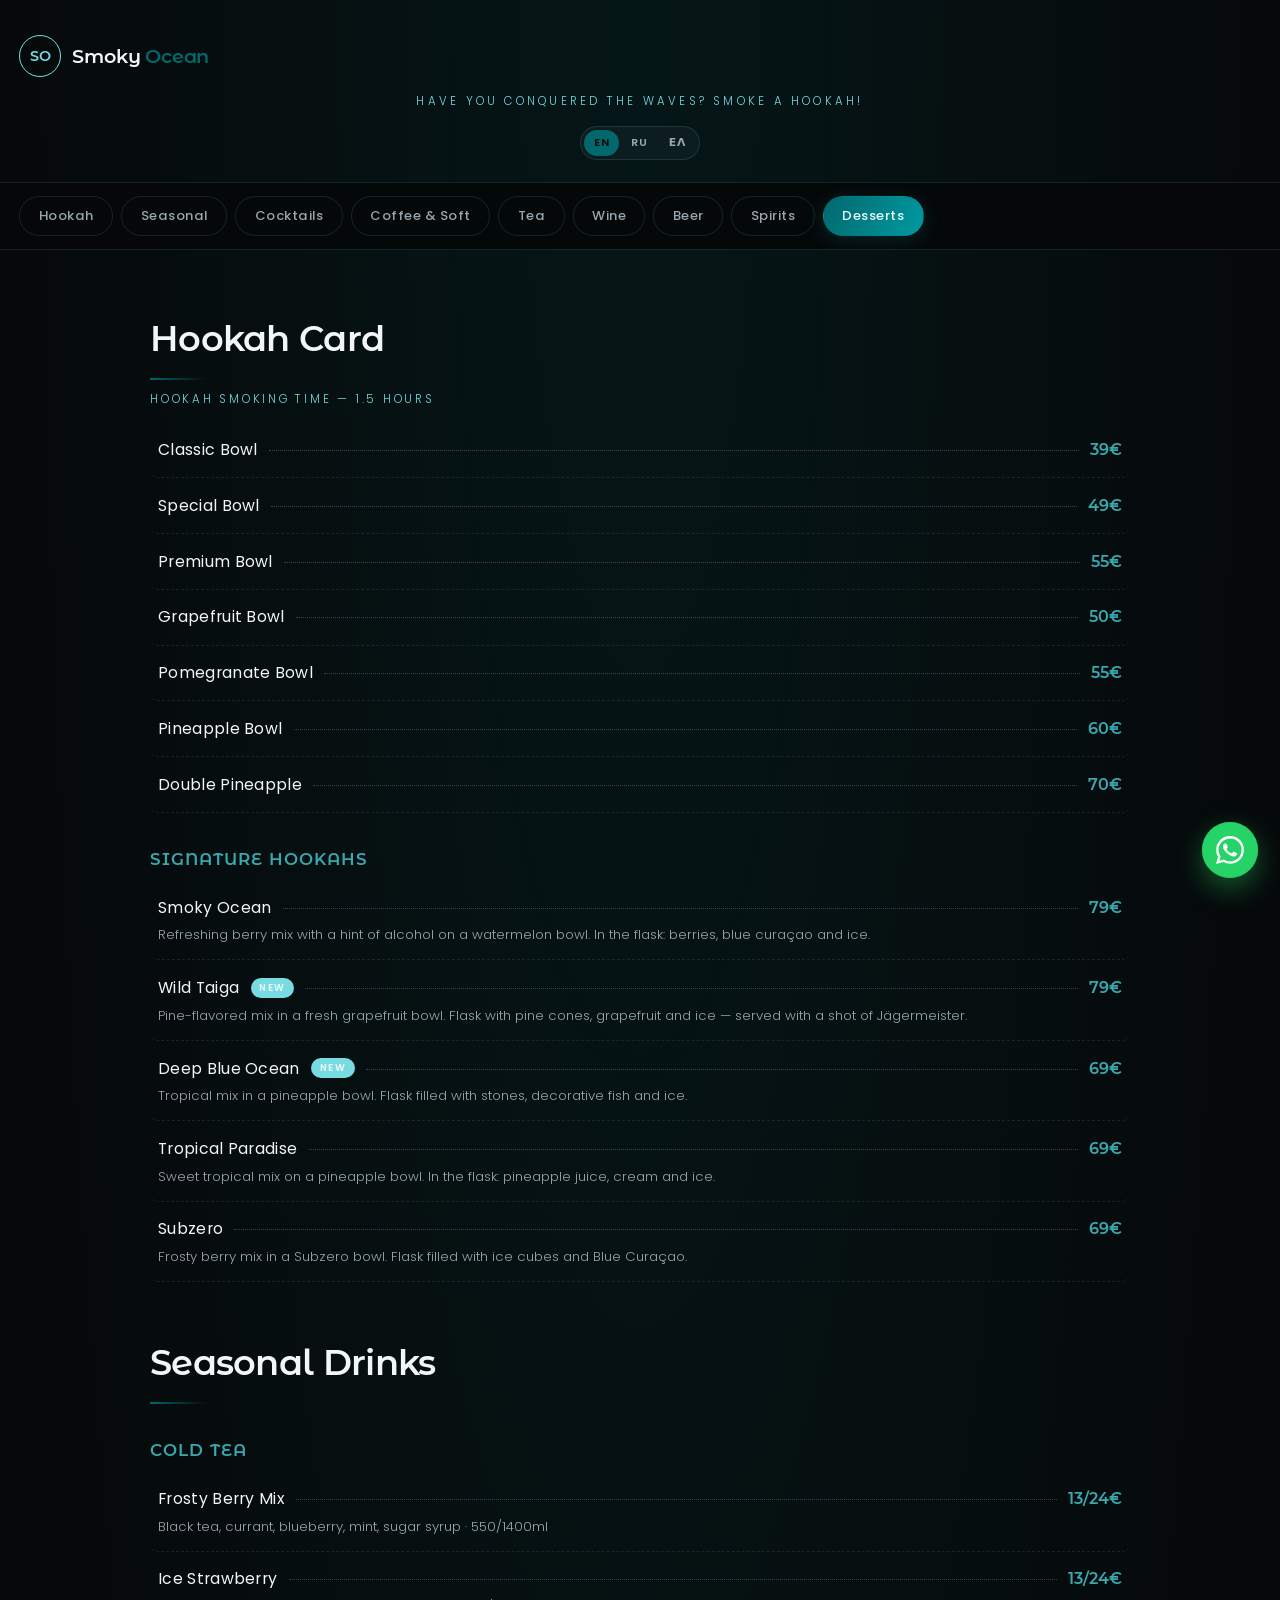
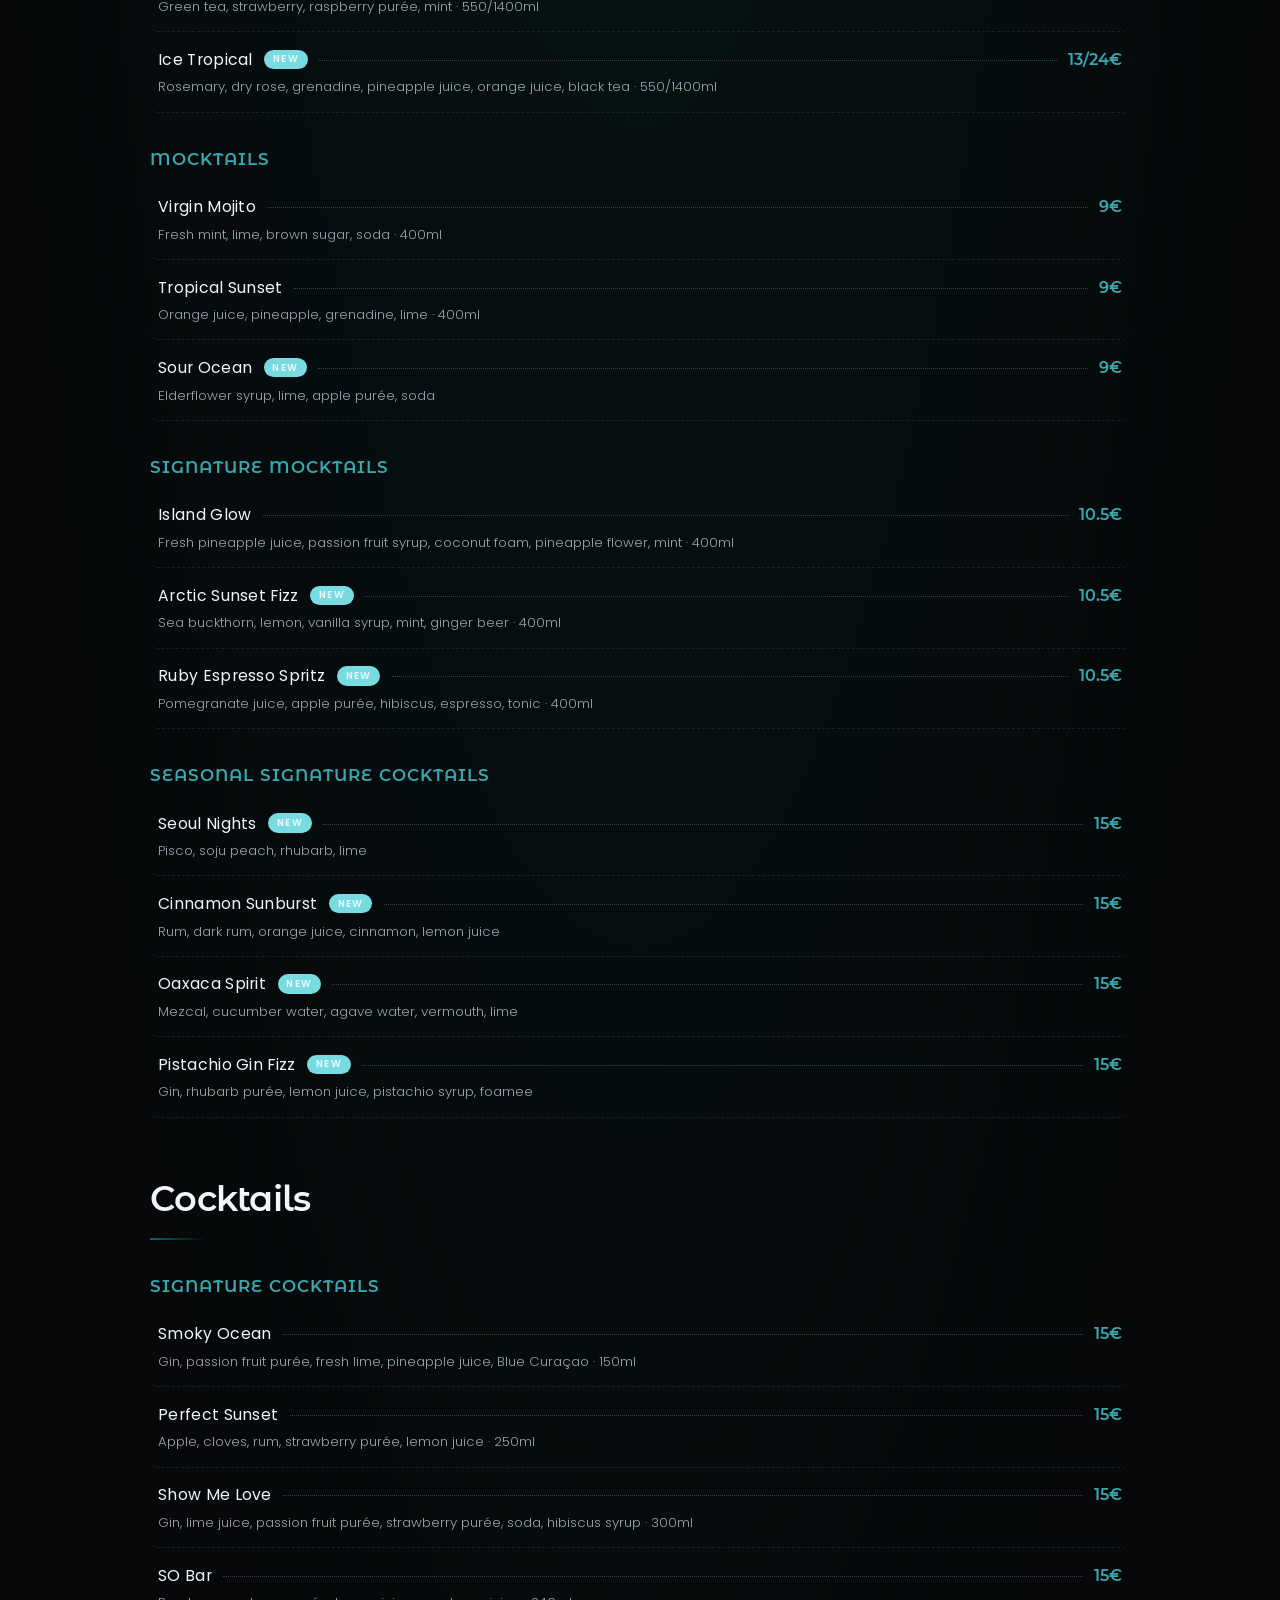
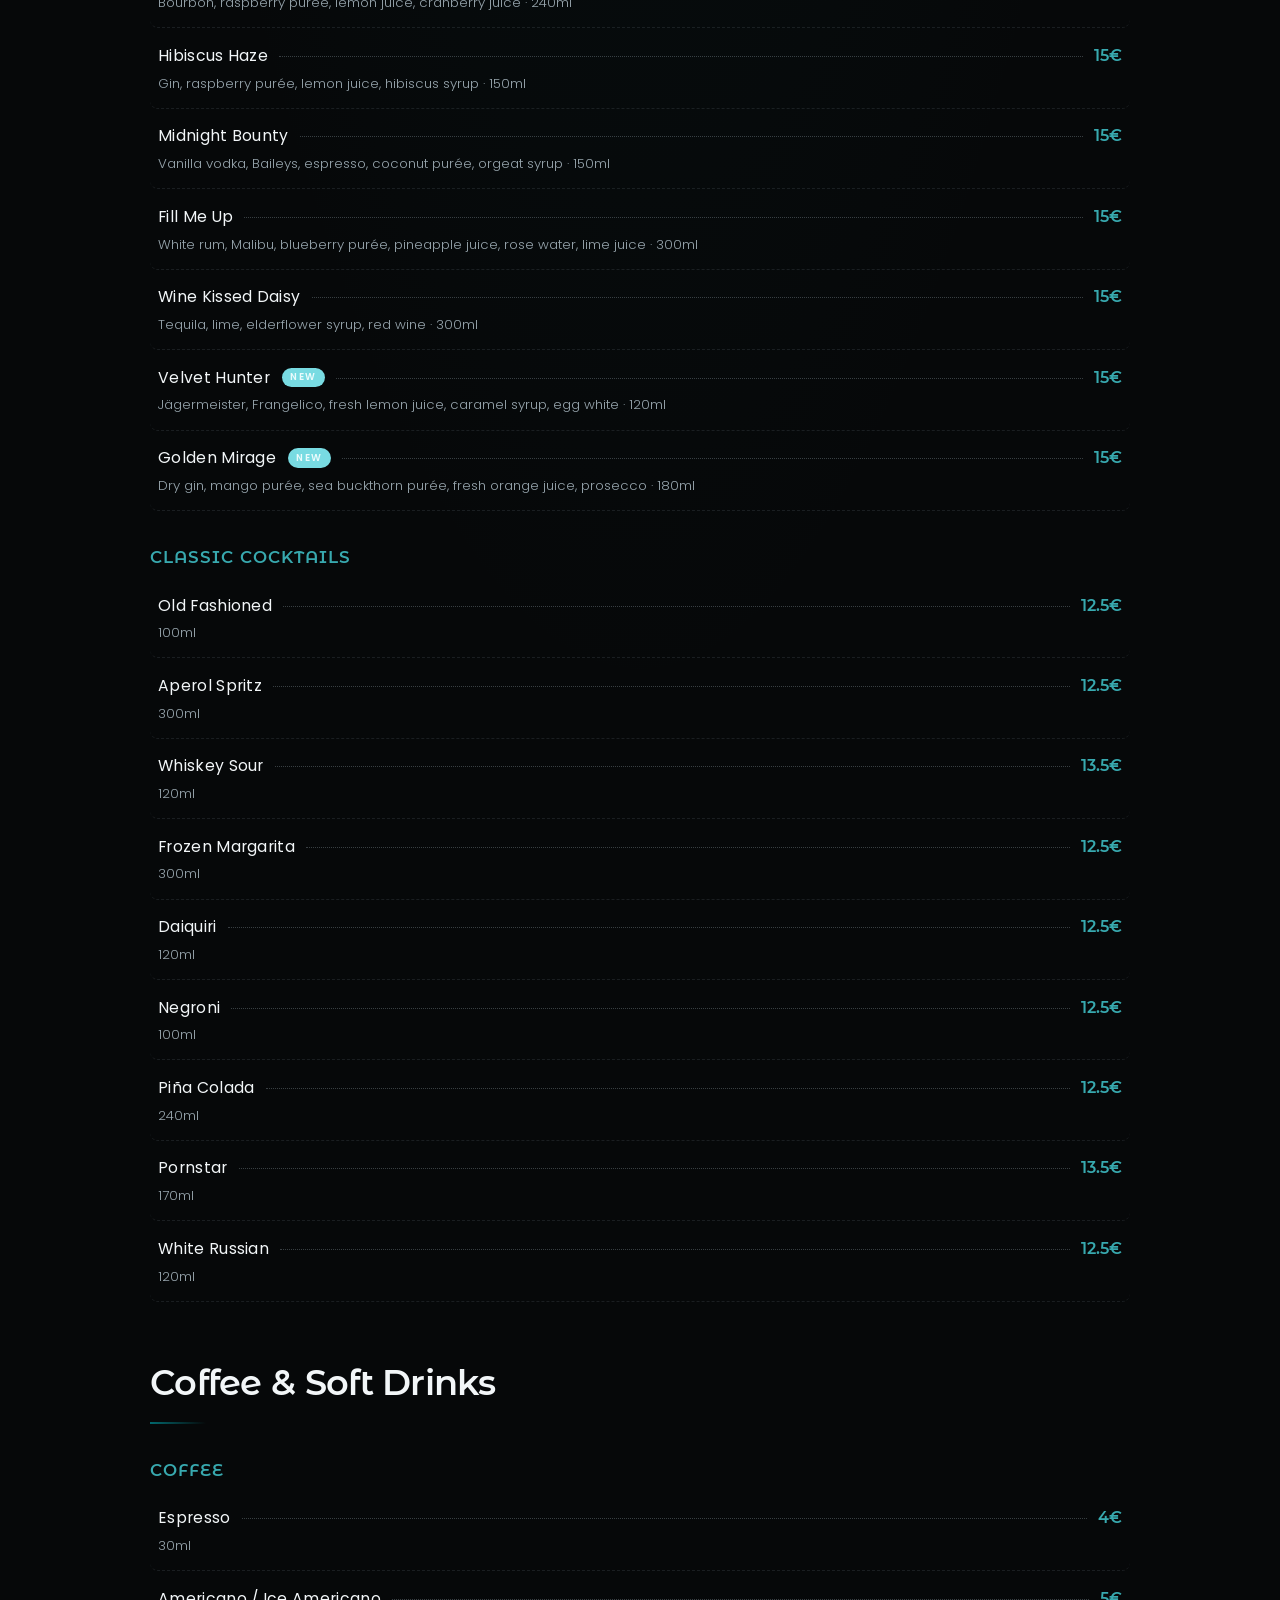
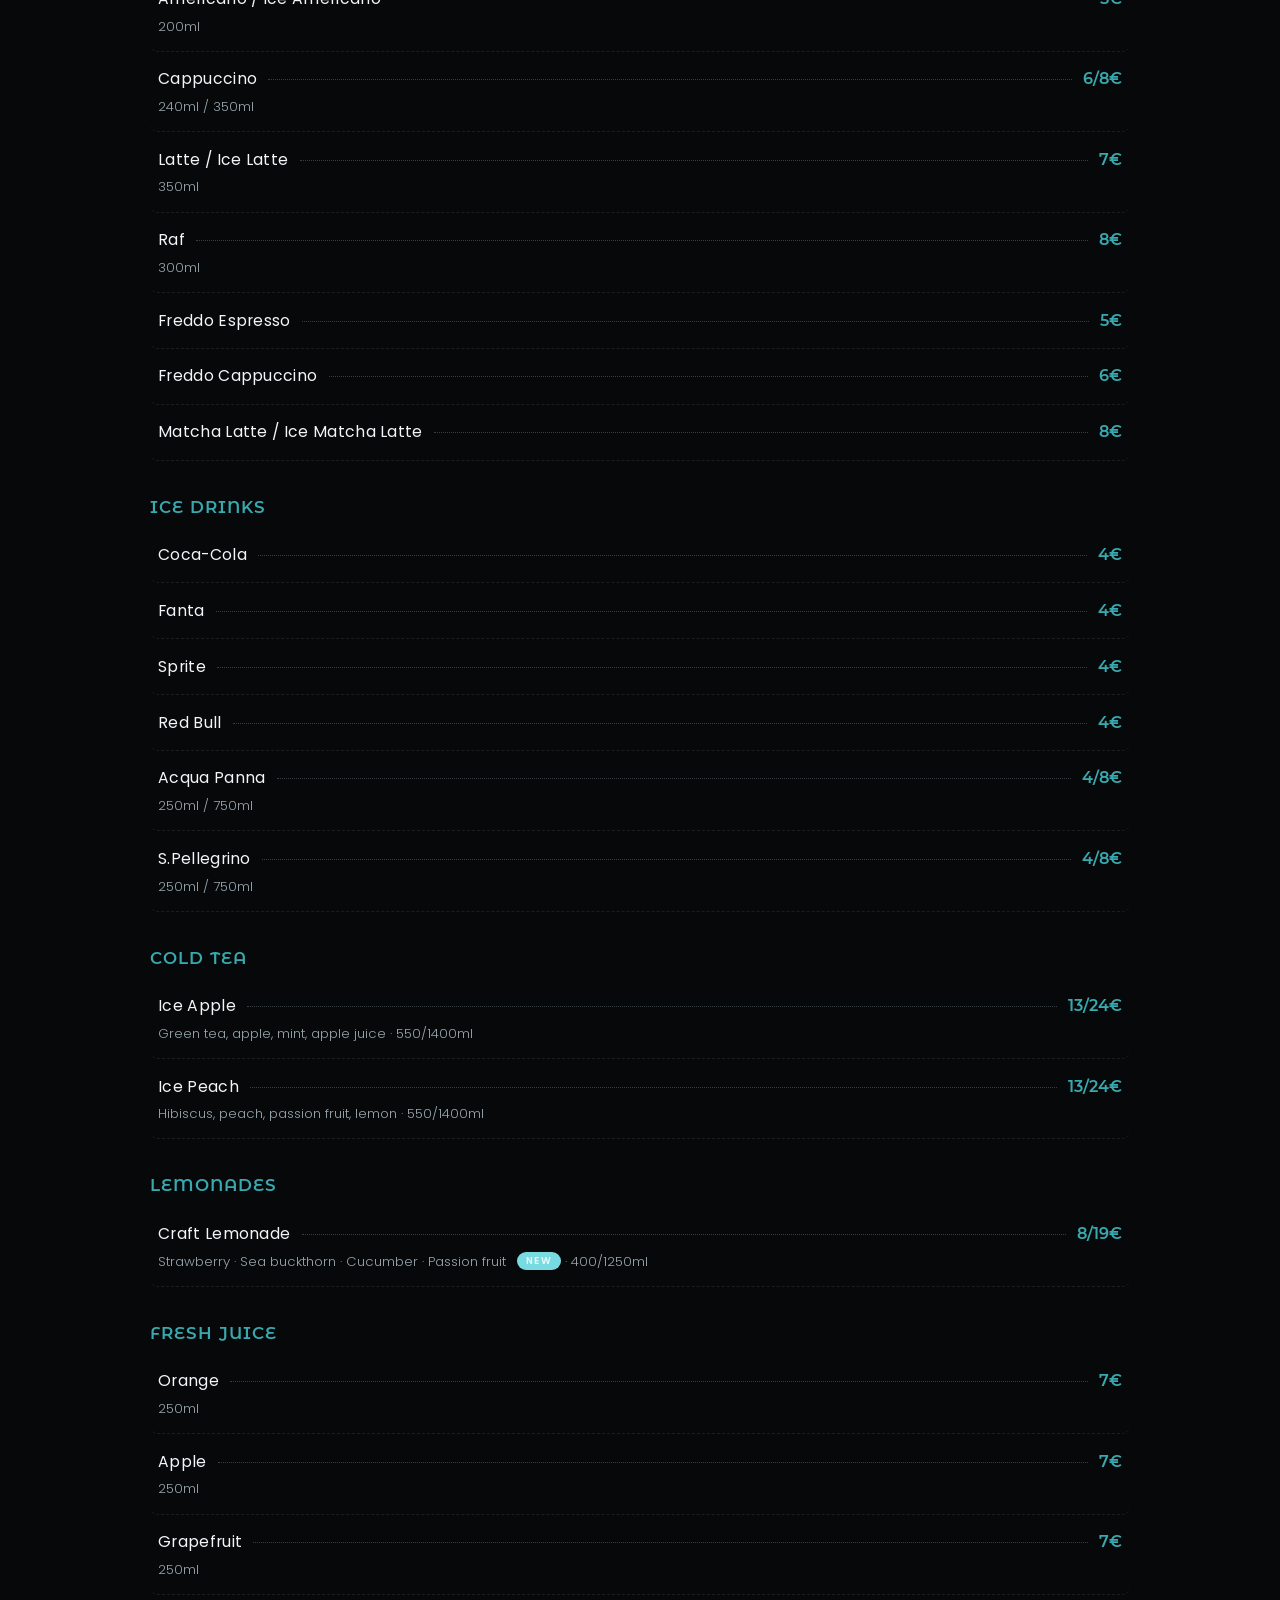
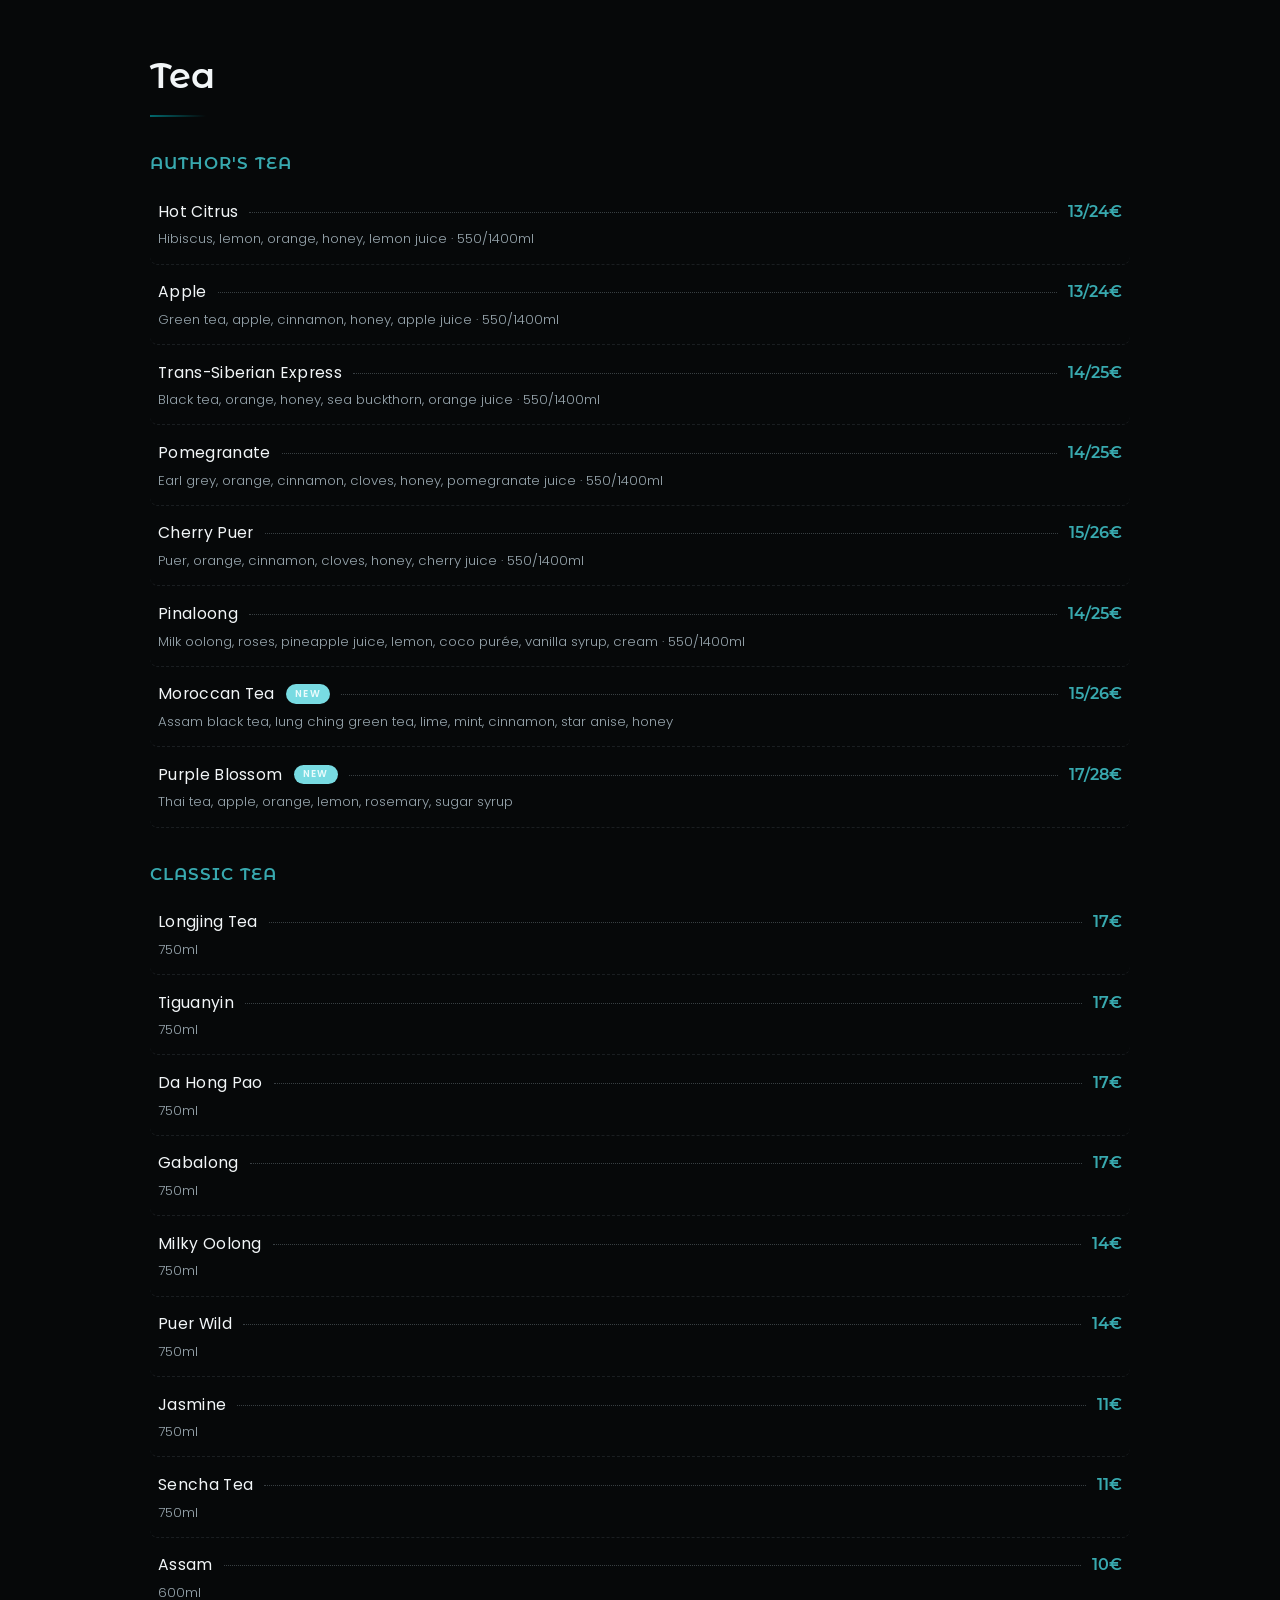
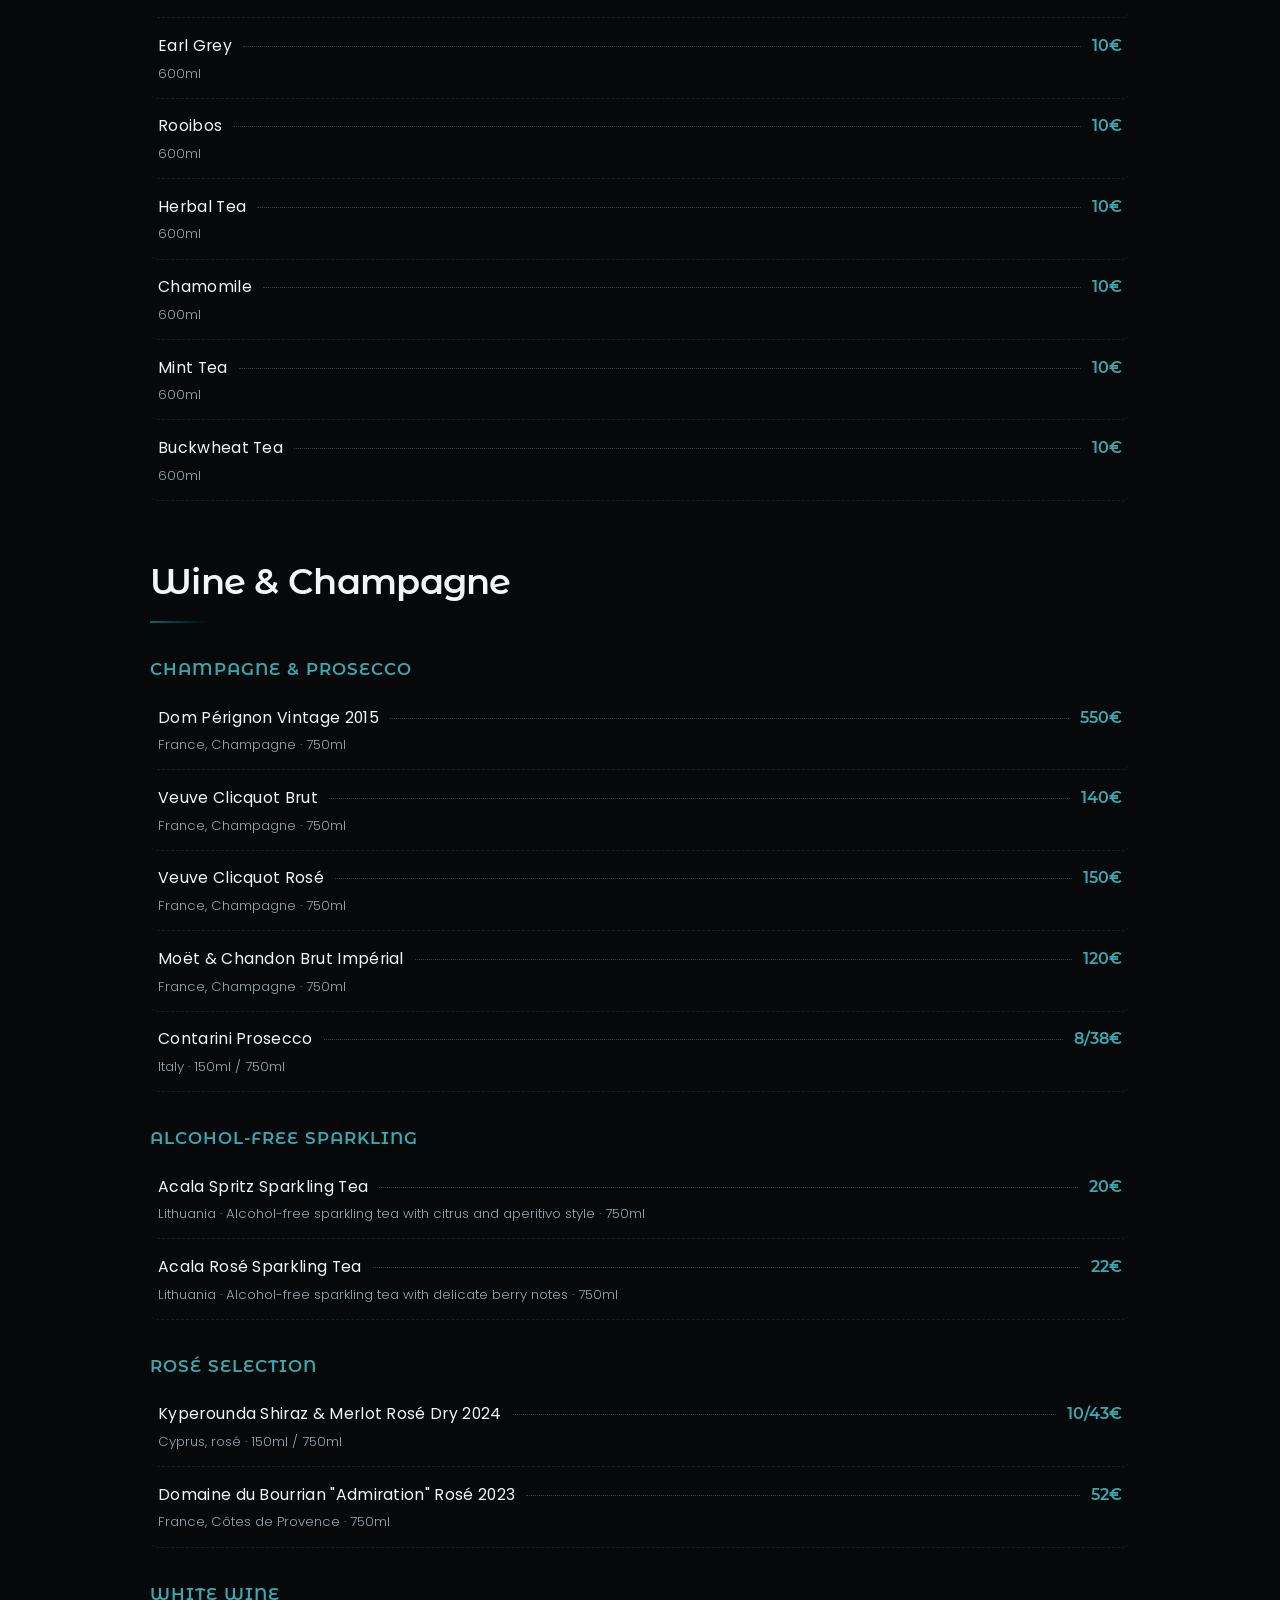
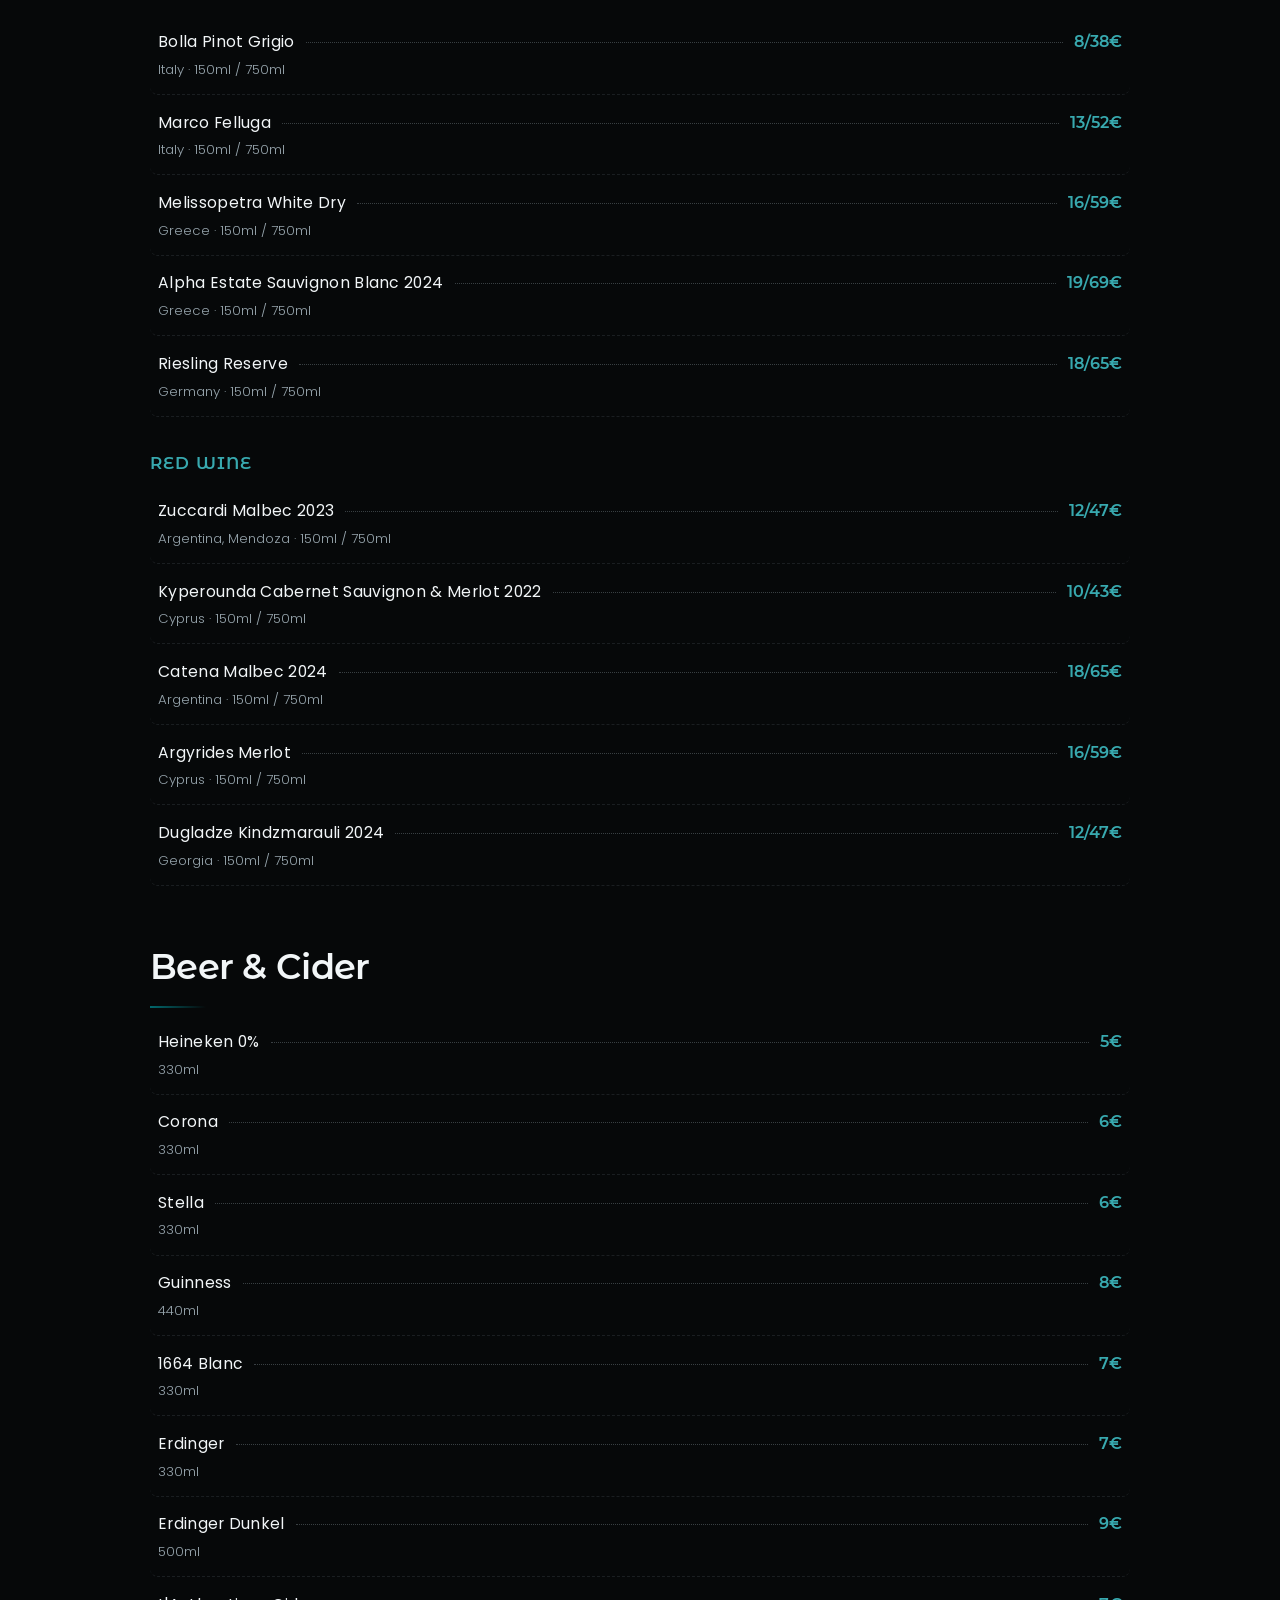
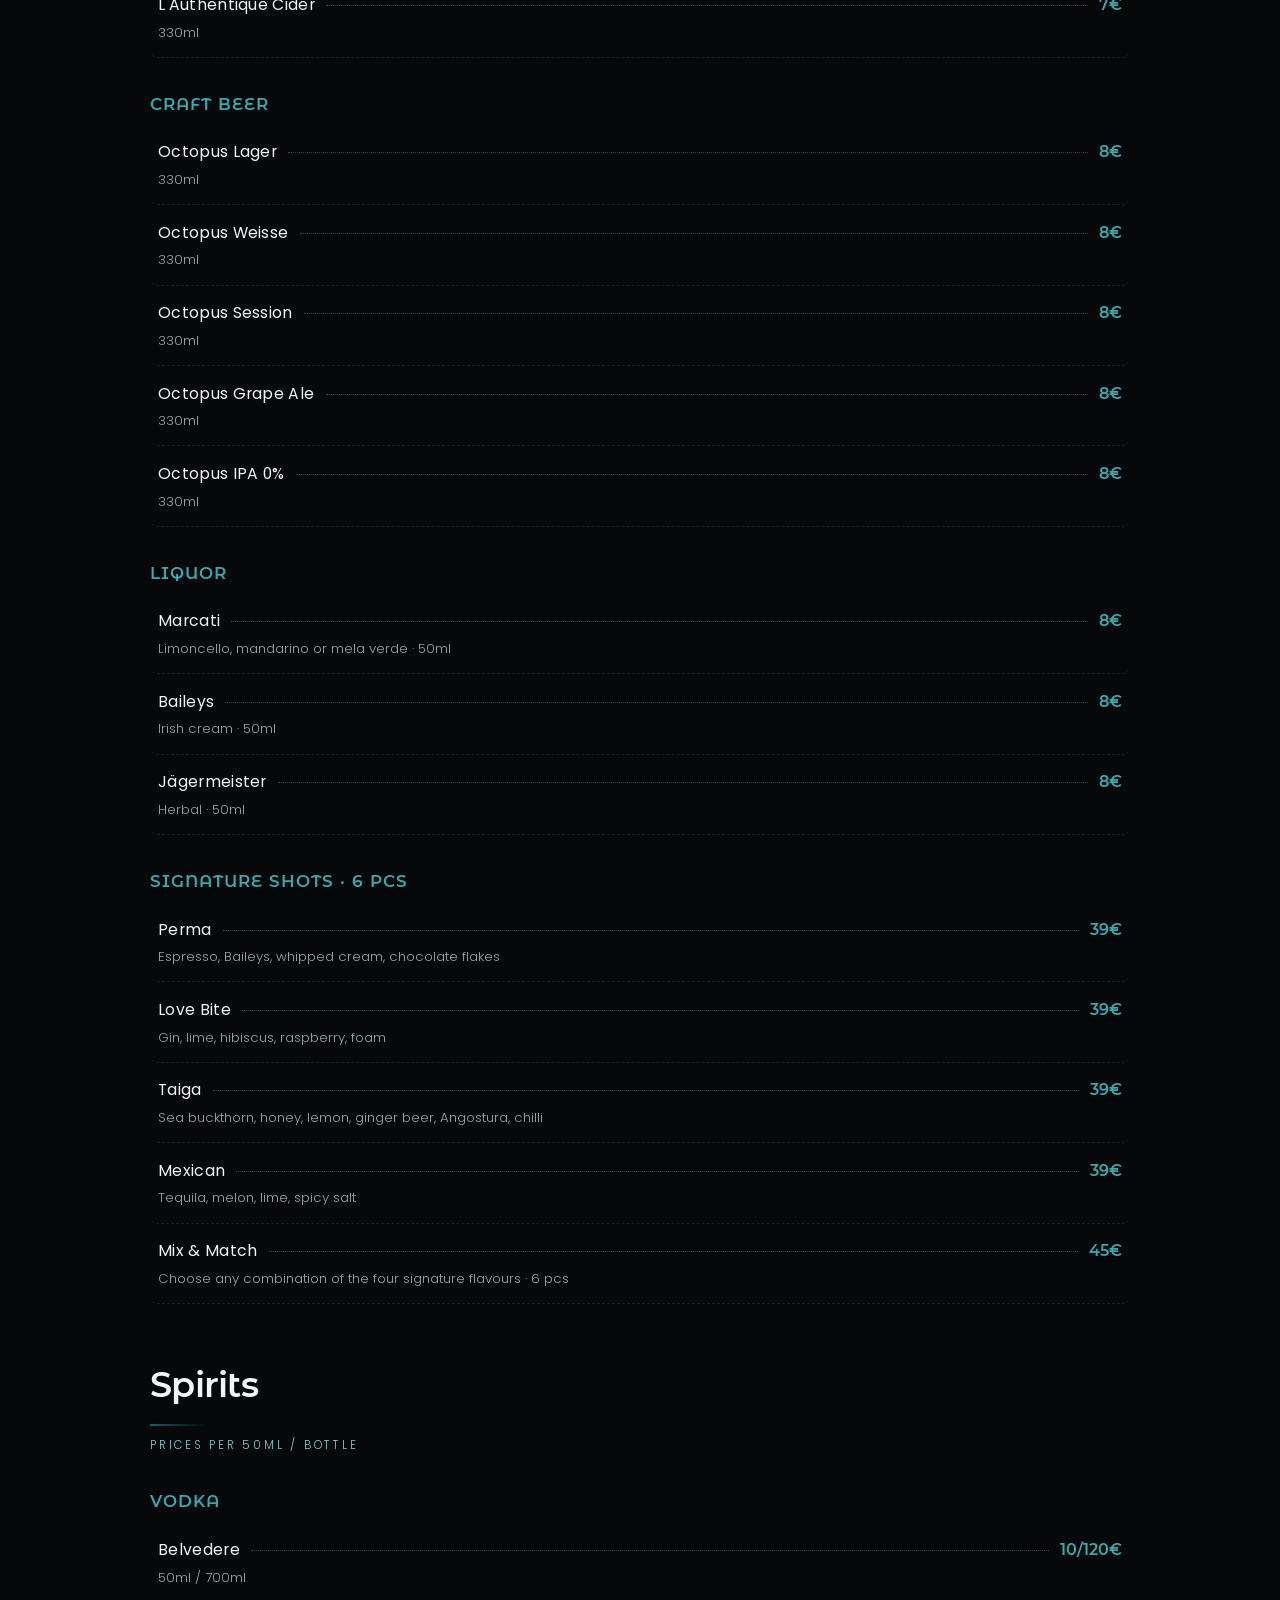
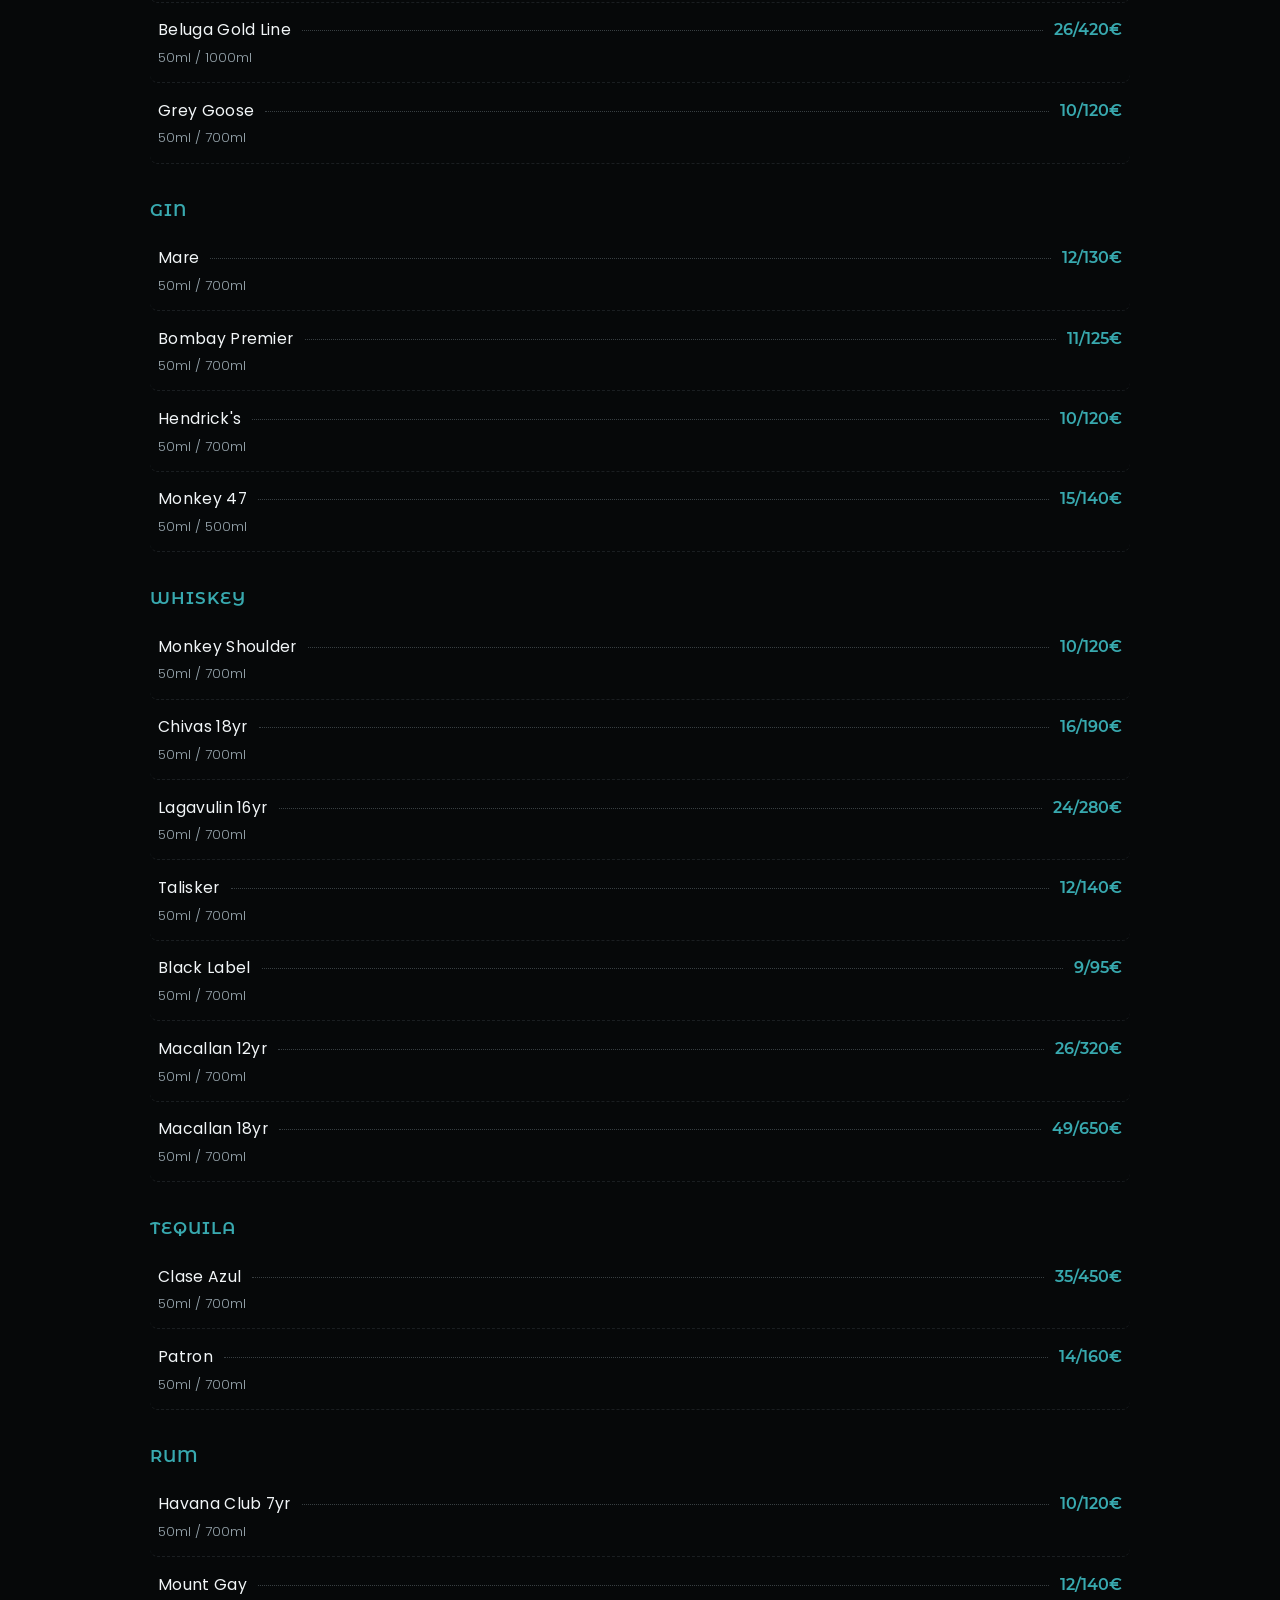
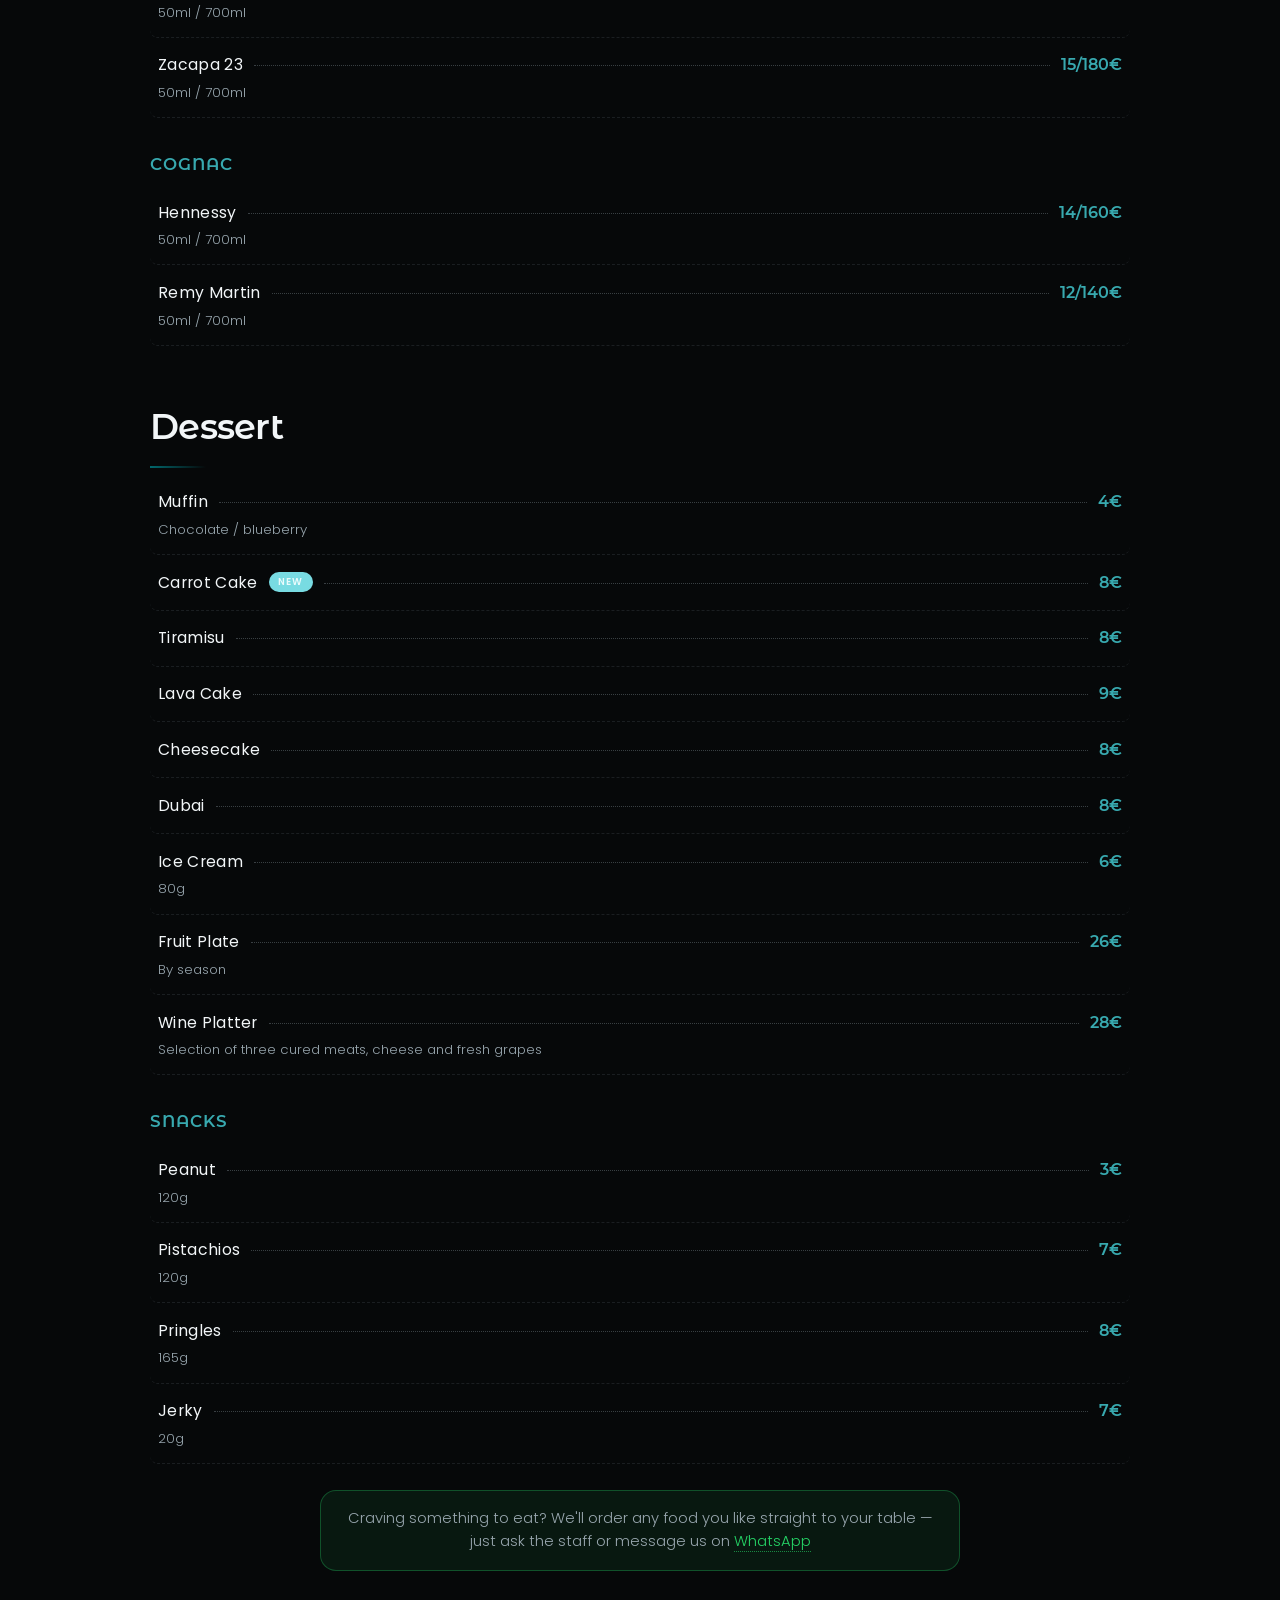
==== commit 1b451a9d: "Update menu prices and publish site content for production. Sync hookah, tea, cocktail and drinks pr" ====
--- a/menu.html
+++ b/menu.html
@@ -6,17 +6,17 @@
 
   <!-- Primary SEO -->
   <title>Menu — Hookahs, Cocktails &amp; Drinks | Smoky Ocean Limassol</title>
-  <meta name="description" content="Full menu of Smoky Ocean hookah lounge in Limassol, Cyprus: signature hookahs from 37€, craft cocktails, mocktails, author's teas, coffee, wine, champagne, beer, spirits and desserts." />
+  <meta name="description" content="Full menu of Smoky Ocean hookah lounge in Limassol, Cyprus: signature hookahs from 39€, craft cocktails, mocktails, author's teas, coffee, wine, champagne, beer, spirits and desserts." />
   <meta name="robots" content="index, follow, max-image-preview:large" />
   <meta name="theme-color" content="#060809" />
-  <link rel="canonical" href="https://smokey-ocean.vercel.app/menu.html" />
+  <link rel="canonical" href="https://www.smokyocean.cy/menu.html" />
 
   <!-- Open Graph -->
   <meta property="og:type" content="website" />
   <meta property="og:site_name" content="Smoky Ocean" />
   <meta property="og:title" content="Menu — Hookahs, Cocktails &amp; Drinks | Smoky Ocean Limassol" />
   <meta property="og:description" content="Signature hookahs, craft cocktails, teas, coffee, wine, beer, spirits and desserts at Smoky Ocean, Limassol." />
-  <meta property="og:url" content="https://smokey-ocean.vercel.app/menu.html" />
+  <meta property="og:url" content="https://www.smokyocean.cy/menu.html" />
   <meta property="og:locale" content="en_US" />
   <meta property="og:locale:alternate" content="ru_RU" />
   <meta property="og:locale:alternate" content="el_GR" />
@@ -37,19 +37,19 @@
   {
     "@context": "https://schema.org",
     "@type": "Menu",
-    "@id": "https://smokey-ocean.vercel.app/menu.html#menu",
+    "@id": "https://www.smokyocean.cy/menu.html#menu",
     "name": "Smoky Ocean Menu",
-    "url": "https://smokey-ocean.vercel.app/menu.html",
+    "url": "https://www.smokyocean.cy/menu.html",
     "inLanguage": ["en", "ru", "el"],
     "provider": {
       "@type": "BarOrPub",
-      "@id": "https://smokey-ocean.vercel.app/#business",
+      "@id": "https://www.smokyocean.cy/#business",
       "name": "Smoky Ocean",
       "telephone": "+35799244895",
       "address": { "@type": "PostalAddress", "addressLocality": "Limassol", "addressCountry": "CY" }
     },
     "hasMenuSection": [
-      { "@type": "MenuSection", "name": "Hookah Card", "description": "Classic, fruit and signature hookahs from 37€" },
+      { "@type": "MenuSection", "name": "Hookah Card", "description": "Classic, fruit and signature hookahs from 39€" },
       { "@type": "MenuSection", "name": "Seasonal Drinks", "description": "Cold teas, mocktails and seasonal signature cocktails" },
       { "@type": "MenuSection", "name": "Cocktails", "description": "Signature and classic cocktails" },
       { "@type": "MenuSection", "name": "Coffee & Soft Drinks", "description": "Coffee, ice drinks, lemonades and fresh juices" },
@@ -97,8 +97,8 @@
       <p class="mp-section__note" data-i18n="menu.note">Hookah smoking time — 1.5 hours</p>
 
       <ul class="mp-list">
-        <li class="mi"><div class="mi__row"><span class="mi__name" data-i18n="menu.classicBowl">Hookah on a Classic Bowl</span><span class="mi__dots"></span><span class="mi__price">37€</span></div></li>
-        <li class="mi"><div class="mi__row"><span class="mi__name" data-i18n="menu.specialBowl">Hookah on a Special Bowl</span><span class="mi__dots"></span><span class="mi__price">47€</span></div></li>
+        <li class="mi"><div class="mi__row"><span class="mi__name" data-i18n="menu.classicBowl">Hookah on a Classic Bowl</span><span class="mi__dots"></span><span class="mi__price">39€</span></div></li>
+        <li class="mi"><div class="mi__row"><span class="mi__name" data-i18n="menu.specialBowl">Hookah on a Special Bowl</span><span class="mi__dots"></span><span class="mi__price">49€</span></div></li>
         <li class="mi"><div class="mi__row"><span class="mi__name" data-i18n="menu.premiumBowl">Hookah on a Premium Bowl</span><span class="mi__dots"></span><span class="mi__price">55€</span></div></li>
         <li class="mi"><div class="mi__row"><span class="mi__name" data-i18n="menu.grapefruitBowl">Hookah on Grapefruit</span><span class="mi__dots"></span><span class="mi__price">50€</span></div></li>
         <li class="mi"><div class="mi__row"><span class="mi__name" data-i18n="menu.pomegranateBowl">Hookah on Pomegranate</span><span class="mi__dots"></span><span class="mi__price">55€</span></div></li>
@@ -138,15 +138,15 @@
       <h3 class="mp-sub" data-i18n="mp.coldTea">Cold Tea</h3>
       <ul class="mp-list">
         <li class="mi">
-          <div class="mi__row"><span class="mi__name">Frosty Berry Mix</span><span class="mi__dots"></span><span class="mi__price">12/22€</span></div>
+          <div class="mi__row"><span class="mi__name">Frosty Berry Mix</span><span class="mi__dots"></span><span class="mi__price">13/24€</span></div>
           <p class="mi__desc">Black tea, currant, blueberry, mint, sugar syrup · 550/1400ml</p>
         </li>
         <li class="mi">
-          <div class="mi__row"><span class="mi__name">Ice Strawberry</span><span class="mi__dots"></span><span class="mi__price">12/22€</span></div>
+          <div class="mi__row"><span class="mi__name">Ice Strawberry</span><span class="mi__dots"></span><span class="mi__price">13/24€</span></div>
           <p class="mi__desc">Green tea, strawberry, raspberry purée, mint · 550/1400ml</p>
         </li>
         <li class="mi">
-          <div class="mi__row"><span class="mi__name">Ice Tropical <em class="new" data-i18n="menu.new">New</em></span><span class="mi__dots"></span><span class="mi__price">12/22€</span></div>
+          <div class="mi__row"><span class="mi__name">Ice Tropical <em class="new" data-i18n="menu.new">New</em></span><span class="mi__dots"></span><span class="mi__price">13/24€</span></div>
           <p class="mi__desc">Rosemary, dry rose, grenadine, pineapple juice, orange juice, black tea · 550/1400ml</p>
         </li>
       </ul>
@@ -211,43 +211,43 @@
       <h3 class="mp-sub" data-i18n="mp.sigCocktails">Signature Cocktails</h3>
       <ul class="mp-list">
         <li class="mi">
-          <div class="mi__row"><span class="mi__name">Smoky Ocean</span><span class="mi__dots"></span><span class="mi__price">14.5€</span></div>
+          <div class="mi__row"><span class="mi__name">Smoky Ocean</span><span class="mi__dots"></span><span class="mi__price">15€</span></div>
           <p class="mi__desc">Gin, passion fruit purée, fresh lime, pineapple juice, Blue Curaçao · 150ml</p>
         </li>
         <li class="mi">
-          <div class="mi__row"><span class="mi__name">Perfect Sunset</span><span class="mi__dots"></span><span class="mi__price">14.5€</span></div>
+          <div class="mi__row"><span class="mi__name">Perfect Sunset</span><span class="mi__dots"></span><span class="mi__price">15€</span></div>
           <p class="mi__desc">Apple, cloves, rum, strawberry purée, lemon juice · 250ml</p>
         </li>
         <li class="mi">
-          <div class="mi__row"><span class="mi__name">Show Me Love</span><span class="mi__dots"></span><span class="mi__price">14.5€</span></div>
+          <div class="mi__row"><span class="mi__name">Show Me Love</span><span class="mi__dots"></span><span class="mi__price">15€</span></div>
           <p class="mi__desc">Gin, lime juice, passion fruit purée, strawberry purée, soda, hibiscus syrup · 300ml</p>
         </li>
         <li class="mi">
-          <div class="mi__row"><span class="mi__name">SO Bar</span><span class="mi__dots"></span><span class="mi__price">14.5€</span></div>
+          <div class="mi__row"><span class="mi__name">SO Bar</span><span class="mi__dots"></span><span class="mi__price">15€</span></div>
           <p class="mi__desc">Bourbon, raspberry purée, lemon juice, cranberry juice · 240ml</p>
         </li>
         <li class="mi">
-          <div class="mi__row"><span class="mi__name">Hibiscus Haze</span><span class="mi__dots"></span><span class="mi__price">14.5€</span></div>
+          <div class="mi__row"><span class="mi__name">Hibiscus Haze</span><span class="mi__dots"></span><span class="mi__price">15€</span></div>
           <p class="mi__desc">Gin, raspberry purée, lemon juice, hibiscus syrup · 150ml</p>
         </li>
         <li class="mi">
-          <div class="mi__row"><span class="mi__name">Midnight Bounty</span><span class="mi__dots"></span><span class="mi__price">14.5€</span></div>
+          <div class="mi__row"><span class="mi__name">Midnight Bounty</span><span class="mi__dots"></span><span class="mi__price">15€</span></div>
           <p class="mi__desc">Vanilla vodka, Baileys, espresso, coconut purée, orgeat syrup · 150ml</p>
         </li>
         <li class="mi">
-          <div class="mi__row"><span class="mi__name">Fill Me Up</span><span class="mi__dots"></span><span class="mi__price">14.5€</span></div>
+          <div class="mi__row"><span class="mi__name">Fill Me Up</span><span class="mi__dots"></span><span class="mi__price">15€</span></div>
           <p class="mi__desc">White rum, Malibu, blueberry purée, pineapple juice, rose water, lime juice · 300ml</p>
         </li>
         <li class="mi">
-          <div class="mi__row"><span class="mi__name">Wine Kissed Daisy</span><span class="mi__dots"></span><span class="mi__price">14.5€</span></div>
+          <div class="mi__row"><span class="mi__name">Wine Kissed Daisy</span><span class="mi__dots"></span><span class="mi__price">15€</span></div>
           <p class="mi__desc">Tequila, lime, elderflower syrup, red wine · 300ml</p>
         </li>
         <li class="mi">
-          <div class="mi__row"><span class="mi__name">Velvet Hunter <em class="new" data-i18n="menu.new">New</em></span><span class="mi__dots"></span><span class="mi__price">14.5€</span></div>
+          <div class="mi__row"><span class="mi__name">Velvet Hunter <em class="new" data-i18n="menu.new">New</em></span><span class="mi__dots"></span><span class="mi__price">15€</span></div>
           <p class="mi__desc">Jägermeister, Frangelico, fresh lemon juice, caramel syrup, egg white · 120ml</p>
         </li>
         <li class="mi">
-          <div class="mi__row"><span class="mi__name">Golden Mirage <em class="new" data-i18n="menu.new">New</em></span><span class="mi__dots"></span><span class="mi__price">14.5€</span></div>
+          <div class="mi__row"><span class="mi__name">Golden Mirage <em class="new" data-i18n="menu.new">New</em></span><span class="mi__dots"></span><span class="mi__price">15€</span></div>
           <p class="mi__desc">Dry gin, mango purée, sea buckthorn purée, fresh orange juice, prosecco · 180ml</p>
         </li>
       </ul>
@@ -288,18 +288,18 @@
         <li class="mi"><div class="mi__row"><span class="mi__name">Fanta</span><span class="mi__dots"></span><span class="mi__price">4€</span></div></li>
         <li class="mi"><div class="mi__row"><span class="mi__name">Sprite</span><span class="mi__dots"></span><span class="mi__price">4€</span></div></li>
         <li class="mi"><div class="mi__row"><span class="mi__name">Red Bull</span><span class="mi__dots"></span><span class="mi__price">4€</span></div></li>
-        <li class="mi"><div class="mi__row"><span class="mi__name">Acqua Panna</span><span class="mi__dots"></span><span class="mi__price">4/8€</span></div><p class="mi__desc">250ml / 1000ml</p></li>
+        <li class="mi"><div class="mi__row"><span class="mi__name">Acqua Panna</span><span class="mi__dots"></span><span class="mi__price">4/8€</span></div><p class="mi__desc">250ml / 750ml</p></li>
         <li class="mi"><div class="mi__row"><span class="mi__name">S.Pellegrino</span><span class="mi__dots"></span><span class="mi__price">4/8€</span></div><p class="mi__desc">250ml / 750ml</p></li>
       </ul>
 
       <h3 class="mp-sub" data-i18n="mp.coldTea">Cold Tea</h3>
       <ul class="mp-list">
         <li class="mi">
-          <div class="mi__row"><span class="mi__name">Ice Apple</span><span class="mi__dots"></span><span class="mi__price">12/22€</span></div>
+          <div class="mi__row"><span class="mi__name">Ice Apple</span><span class="mi__dots"></span><span class="mi__price">13/24€</span></div>
           <p class="mi__desc">Green tea, apple, mint, apple juice · 550/1400ml</p>
         </li>
         <li class="mi">
-          <div class="mi__row"><span class="mi__name">Ice Peach</span><span class="mi__dots"></span><span class="mi__price">12/22€</span></div>
+          <div class="mi__row"><span class="mi__name">Ice Peach</span><span class="mi__dots"></span><span class="mi__price">13/24€</span></div>
           <p class="mi__desc">Hibiscus, peach, passion fruit, lemon · 550/1400ml</p>
         </li>
       </ul>
@@ -307,7 +307,7 @@
       <h3 class="mp-sub" data-i18n="mp.lemonades">Lemonades</h3>
       <ul class="mp-list">
         <li class="mi">
-          <div class="mi__row"><span class="mi__name">Craft Lemonade</span><span class="mi__dots"></span><span class="mi__price">7/17€</span></div>
+          <div class="mi__row"><span class="mi__name">Craft Lemonade</span><span class="mi__dots"></span><span class="mi__price">8/19€</span></div>
           <p class="mi__desc">Strawberry · Sea buckthorn · Cucumber · Passion fruit <em class="new" data-i18n="menu.new">New</em> · 400/1250ml</p>
         </li>
       </ul>
@@ -327,56 +327,56 @@
       <h3 class="mp-sub" data-i18n="mp.authorsTea">Author's Tea</h3>
       <ul class="mp-list">
         <li class="mi">
-          <div class="mi__row"><span class="mi__name">Hot Citrus</span><span class="mi__dots"></span><span class="mi__price">12/22€</span></div>
+          <div class="mi__row"><span class="mi__name">Hot Citrus</span><span class="mi__dots"></span><span class="mi__price">13/24€</span></div>
           <p class="mi__desc">Hibiscus, lemon, orange, honey, lemon juice · 550/1400ml</p>
         </li>
         <li class="mi">
-          <div class="mi__row"><span class="mi__name">Apple</span><span class="mi__dots"></span><span class="mi__price">12/22€</span></div>
+          <div class="mi__row"><span class="mi__name">Apple</span><span class="mi__dots"></span><span class="mi__price">13/24€</span></div>
           <p class="mi__desc">Green tea, apple, cinnamon, honey, apple juice · 550/1400ml</p>
         </li>
         <li class="mi">
-          <div class="mi__row"><span class="mi__name">Trans-Siberian Express</span><span class="mi__dots"></span><span class="mi__price">13/23€</span></div>
+          <div class="mi__row"><span class="mi__name">Trans-Siberian Express</span><span class="mi__dots"></span><span class="mi__price">14/25€</span></div>
           <p class="mi__desc">Black tea, orange, honey, sea buckthorn, orange juice · 550/1400ml</p>
         </li>
         <li class="mi">
-          <div class="mi__row"><span class="mi__name">Pomegranate</span><span class="mi__dots"></span><span class="mi__price">13/23€</span></div>
+          <div class="mi__row"><span class="mi__name">Pomegranate</span><span class="mi__dots"></span><span class="mi__price">14/25€</span></div>
           <p class="mi__desc">Earl grey, orange, cinnamon, cloves, honey, pomegranate juice · 550/1400ml</p>
         </li>
         <li class="mi">
-          <div class="mi__row"><span class="mi__name">Cherry Puer</span><span class="mi__dots"></span><span class="mi__price">15/25€</span></div>
+          <div class="mi__row"><span class="mi__name">Cherry Puer</span><span class="mi__dots"></span><span class="mi__price">15/26€</span></div>
           <p class="mi__desc">Puer, orange, cinnamon, cloves, honey, cherry juice · 550/1400ml</p>
         </li>
         <li class="mi">
-          <div class="mi__row"><span class="mi__name">Pinaloong</span><span class="mi__dots"></span><span class="mi__price">13/23€</span></div>
+          <div class="mi__row"><span class="mi__name">Pinaloong</span><span class="mi__dots"></span><span class="mi__price">14/25€</span></div>
           <p class="mi__desc">Milk oolong, roses, pineapple juice, lemon, coco purée, vanilla syrup, cream · 550/1400ml</p>
         </li>
         <li class="mi">
-          <div class="mi__row"><span class="mi__name">Moroccan Tea <em class="new" data-i18n="menu.new">New</em></span><span class="mi__dots"></span><span class="mi__price">14/24€</span></div>
+          <div class="mi__row"><span class="mi__name">Moroccan Tea <em class="new" data-i18n="menu.new">New</em></span><span class="mi__dots"></span><span class="mi__price">15/26€</span></div>
           <p class="mi__desc">Assam black tea, lung ching green tea, lime, mint, cinnamon, star anise, honey</p>
         </li>
         <li class="mi">
-          <div class="mi__row"><span class="mi__name">Purple Blossom <em class="new" data-i18n="menu.new">New</em></span><span class="mi__dots"></span><span class="mi__price">16/26€</span></div>
+          <div class="mi__row"><span class="mi__name">Purple Blossom <em class="new" data-i18n="menu.new">New</em></span><span class="mi__dots"></span><span class="mi__price">17/28€</span></div>
           <p class="mi__desc">Thai tea, apple, orange, lemon, rosemary, sugar syrup</p>
         </li>
       </ul>
 
       <h3 class="mp-sub" data-i18n="mp.classicTea">Classic Tea</h3>
       <ul class="mp-list">
-        <li class="mi"><div class="mi__row"><span class="mi__name">Longjing Tea</span><span class="mi__dots"></span><span class="mi__price">16€</span></div><p class="mi__desc">750ml</p></li>
-        <li class="mi"><div class="mi__row"><span class="mi__name">Tiguanyin</span><span class="mi__dots"></span><span class="mi__price">16€</span></div><p class="mi__desc">750ml</p></li>
-        <li class="mi"><div class="mi__row"><span class="mi__name">Da Hong Pao</span><span class="mi__dots"></span><span class="mi__price">16€</span></div><p class="mi__desc">750ml</p></li>
-        <li class="mi"><div class="mi__row"><span class="mi__name">Gabalong</span><span class="mi__dots"></span><span class="mi__price">16€</span></div><p class="mi__desc">750ml</p></li>
-        <li class="mi"><div class="mi__row"><span class="mi__name">Milky Oolong</span><span class="mi__dots"></span><span class="mi__price">13€</span></div><p class="mi__desc">750ml</p></li>
-        <li class="mi"><div class="mi__row"><span class="mi__name">Puer Wild</span><span class="mi__dots"></span><span class="mi__price">13€</span></div><p class="mi__desc">750ml</p></li>
-        <li class="mi"><div class="mi__row"><span class="mi__name">Jasmine</span><span class="mi__dots"></span><span class="mi__price">10€</span></div><p class="mi__desc">750ml</p></li>
-        <li class="mi"><div class="mi__row"><span class="mi__name">Sencha Tea</span><span class="mi__dots"></span><span class="mi__price">10€</span></div><p class="mi__desc">750ml</p></li>
-        <li class="mi"><div class="mi__row"><span class="mi__name">Assam</span><span class="mi__dots"></span><span class="mi__price">9€</span></div><p class="mi__desc">600ml</p></li>
-        <li class="mi"><div class="mi__row"><span class="mi__name">Earl Grey</span><span class="mi__dots"></span><span class="mi__price">9€</span></div><p class="mi__desc">600ml</p></li>
-        <li class="mi"><div class="mi__row"><span class="mi__name">Rooibos</span><span class="mi__dots"></span><span class="mi__price">9€</span></div><p class="mi__desc">600ml</p></li>
-        <li class="mi"><div class="mi__row"><span class="mi__name">Herbal Tea</span><span class="mi__dots"></span><span class="mi__price">9€</span></div><p class="mi__desc">600ml</p></li>
-        <li class="mi"><div class="mi__row"><span class="mi__name">Chamomile</span><span class="mi__dots"></span><span class="mi__price">9€</span></div><p class="mi__desc">600ml</p></li>
-        <li class="mi"><div class="mi__row"><span class="mi__name">Mint Tea</span><span class="mi__dots"></span><span class="mi__price">9€</span></div><p class="mi__desc">600ml</p></li>
-        <li class="mi"><div class="mi__row"><span class="mi__name">Buckwheat Tea</span><span class="mi__dots"></span><span class="mi__price">9€</span></div><p class="mi__desc">600ml</p></li>
+        <li class="mi"><div class="mi__row"><span class="mi__name">Longjing Tea</span><span class="mi__dots"></span><span class="mi__price">17€</span></div><p class="mi__desc">750ml</p></li>
+        <li class="mi"><div class="mi__row"><span class="mi__name">Tiguanyin</span><span class="mi__dots"></span><span class="mi__price">17€</span></div><p class="mi__desc">750ml</p></li>
+        <li class="mi"><div class="mi__row"><span class="mi__name">Da Hong Pao</span><span class="mi__dots"></span><span class="mi__price">17€</span></div><p class="mi__desc">750ml</p></li>
+        <li class="mi"><div class="mi__row"><span class="mi__name">Gabalong</span><span class="mi__dots"></span><span class="mi__price">17€</span></div><p class="mi__desc">750ml</p></li>
+        <li class="mi"><div class="mi__row"><span class="mi__name">Milky Oolong</span><span class="mi__dots"></span><span class="mi__price">14€</span></div><p class="mi__desc">750ml</p></li>
+        <li class="mi"><div class="mi__row"><span class="mi__name">Puer Wild</span><span class="mi__dots"></span><span class="mi__price">14€</span></div><p class="mi__desc">750ml</p></li>
+        <li class="mi"><div class="mi__row"><span class="mi__name">Jasmine</span><span class="mi__dots"></span><span class="mi__price">11€</span></div><p class="mi__desc">750ml</p></li>
+        <li class="mi"><div class="mi__row"><span class="mi__name">Sencha Tea</span><span class="mi__dots"></span><span class="mi__price">11€</span></div><p class="mi__desc">750ml</p></li>
+        <li class="mi"><div class="mi__row"><span class="mi__name">Assam</span><span class="mi__dots"></span><span class="mi__price">10€</span></div><p class="mi__desc">600ml</p></li>
+        <li class="mi"><div class="mi__row"><span class="mi__name">Earl Grey</span><span class="mi__dots"></span><span class="mi__price">10€</span></div><p class="mi__desc">600ml</p></li>
+        <li class="mi"><div class="mi__row"><span class="mi__name">Rooibos</span><span class="mi__dots"></span><span class="mi__price">10€</span></div><p class="mi__desc">600ml</p></li>
+        <li class="mi"><div class="mi__row"><span class="mi__name">Herbal Tea</span><span class="mi__dots"></span><span class="mi__price">10€</span></div><p class="mi__desc">600ml</p></li>
+        <li class="mi"><div class="mi__row"><span class="mi__name">Chamomile</span><span class="mi__dots"></span><span class="mi__price">10€</span></div><p class="mi__desc">600ml</p></li>
+        <li class="mi"><div class="mi__row"><span class="mi__name">Mint Tea</span><span class="mi__dots"></span><span class="mi__price">10€</span></div><p class="mi__desc">600ml</p></li>
+        <li class="mi"><div class="mi__row"><span class="mi__name">Buckwheat Tea</span><span class="mi__dots"></span><span class="mi__price">10€</span></div><p class="mi__desc">600ml</p></li>
       </ul>
     </section>
 
@@ -460,6 +460,30 @@
         <li class="mi"><div class="mi__row"><span class="mi__name">Baileys</span><span class="mi__dots"></span><span class="mi__price">8€</span></div><p class="mi__desc">Irish cream · 50ml</p></li>
         <li class="mi"><div class="mi__row"><span class="mi__name">Jägermeister</span><span class="mi__dots"></span><span class="mi__price">8€</span></div><p class="mi__desc">Herbal · 50ml</p></li>
       </ul>
+
+      <h3 class="mp-sub" data-i18n="mp.signatureShots">Signature Shots · 6 pcs</h3>
+      <ul class="mp-list">
+        <li class="mi">
+          <div class="mi__row"><span class="mi__name">Perma</span><span class="mi__dots"></span><span class="mi__price">39€</span></div>
+          <p class="mi__desc">Espresso, Baileys, whipped cream, chocolate flakes</p>
+        </li>
+        <li class="mi">
+          <div class="mi__row"><span class="mi__name">Love Bite</span><span class="mi__dots"></span><span class="mi__price">39€</span></div>
+          <p class="mi__desc">Gin, lime, hibiscus, raspberry, foam</p>
+        </li>
+        <li class="mi">
+          <div class="mi__row"><span class="mi__name">Taiga</span><span class="mi__dots"></span><span class="mi__price">39€</span></div>
+          <p class="mi__desc">Sea buckthorn, honey, lemon, ginger beer, Angostura, chilli</p>
+        </li>
+        <li class="mi">
+          <div class="mi__row"><span class="mi__name">Mexican</span><span class="mi__dots"></span><span class="mi__price">39€</span></div>
+          <p class="mi__desc">Tequila, melon, lime, spicy salt</p>
+        </li>
+        <li class="mi">
+          <div class="mi__row"><span class="mi__name">Mix &amp; Match</span><span class="mi__dots"></span><span class="mi__price">45€</span></div>
+          <p class="mi__desc" data-i18n="mp.mixMatchDesc">Choose any combination of the four signature flavours · 6 pcs</p>
+        </li>
+      </ul>
     </section>
 
     <!-- ============ SPIRITS ============ -->
@@ -524,8 +548,9 @@
         <li class="mi"><div class="mi__row"><span class="mi__name">Lava Cake</span><span class="mi__dots"></span><span class="mi__price">9€</span></div></li>
         <li class="mi"><div class="mi__row"><span class="mi__name">Cheesecake</span><span class="mi__dots"></span><span class="mi__price">8€</span></div></li>
         <li class="mi"><div class="mi__row"><span class="mi__name">Dubai</span><span class="mi__dots"></span><span class="mi__price">8€</span></div></li>
-        <li class="mi"><div class="mi__row"><span class="mi__name">Ice Cream</span><span class="mi__dots"></span><span class="mi__price">6€</span></div><p class="mi__desc">180g</p></li>
+        <li class="mi"><div class="mi__row"><span class="mi__name">Ice Cream</span><span class="mi__dots"></span><span class="mi__price">6€</span></div><p class="mi__desc">80g</p></li>
         <li class="mi"><div class="mi__row"><span class="mi__name">Fruit Plate</span><span class="mi__dots"></span><span class="mi__price">26€</span></div><p class="mi__desc">By season</p></li>
+        <li class="mi"><div class="mi__row"><span class="mi__name">Wine Platter</span><span class="mi__dots"></span><span class="mi__price">28€</span></div><p class="mi__desc">Selection of three cured meats, cheese and fresh grapes</p></li>
       </ul>
 
       <h3 class="mp-sub" data-i18n="mp.snacks">Snacks</h3>
@@ -535,6 +560,11 @@
         <li class="mi"><div class="mi__row"><span class="mi__name">Pringles</span><span class="mi__dots"></span><span class="mi__price">8€</span></div><p class="mi__desc">165g</p></li>
         <li class="mi"><div class="mi__row"><span class="mi__name">Jerky</span><span class="mi__dots"></span><span class="mi__price">7€</span></div><p class="mi__desc">20g</p></li>
       </ul>
+
+      <p class="food-note">
+        <span data-i18n="food.note">Craving something to eat? We'll order any food you like straight to your table — just ask the staff or message us on</span>
+        <a href="https://wa.me/35799244895" target="_blank" rel="noopener">WhatsApp</a>
+      </p>
 
       <p class="mp-outro"><span data-i18n="mp.outro">While your order is being made, you can look at our Instagram —</span>
         <a href="https://instagram.com/smokyocean_limassol" target="_blank" rel="noopener">@smokyocean_limassol</a></p>
@@ -561,6 +591,10 @@
     <p data-i18n="mp.copy">© 2026 Smoky Ocean · Limassol, Cyprus</p>
   </footer>
 
+  <a class="wa-float" href="https://wa.me/35799244895?text=Hello%20Smoky%20Ocean!" target="_blank" rel="noopener" aria-label="Chat with us on WhatsApp">
+    <svg viewBox="0 0 24 24" fill="currentColor"><path d="M17.47 14.38c-.3-.15-1.76-.87-2.03-.97-.27-.1-.47-.15-.67.15-.2.3-.77.96-.94 1.16-.17.2-.35.22-.64.07-.3-.15-1.26-.46-2.39-1.47-.88-.79-1.48-1.76-1.65-2.06-.17-.3-.02-.46.13-.61.13-.13.3-.35.44-.52.15-.17.2-.3.3-.5.1-.2.05-.37-.02-.52-.08-.15-.67-1.62-.92-2.22-.24-.58-.49-.5-.67-.51h-.57c-.2 0-.52.07-.79.37-.27.3-1.04 1.02-1.04 2.48 0 1.47 1.07 2.88 1.22 3.08.15.2 2.1 3.2 5.08 4.49.71.31 1.26.49 1.7.63.71.23 1.36.2 1.87.12.57-.09 1.76-.72 2-1.42.25-.7.25-1.29.18-1.42-.08-.12-.28-.2-.57-.34zM12.05 21.79h-.01a9.87 9.87 0 0 1-5.03-1.38l-.36-.21-3.74.98 1-3.65-.24-.37a9.83 9.83 0 0 1-1.51-5.25c0-5.44 4.43-9.87 9.89-9.87a9.8 9.8 0 0 1 6.98 2.9 9.8 9.8 0 0 1 2.9 6.98c0 5.45-4.44 9.87-9.88 9.87zm8.4-18.27A11.8 11.8 0 0 0 12.05 0C5.5 0 .16 5.34.16 11.9c0 2.1.55 4.15 1.59 5.95L.06 24l6.3-1.65a11.87 11.87 0 0 0 5.68 1.45h.01c6.55 0 11.89-5.34 11.89-11.9 0-3.18-1.24-6.16-3.49-8.4z"/></svg>
+  </a>
+
   <button class="to-top" id="toTop" aria-label="Back to top">&#8593;</button>
 
   <script src="js/i18n.js"></script>
--- a/css/styles.css
+++ b/css/styles.css
@@ -1,7 +1,7 @@
 /* =====================================================
    Smoky Ocean — Hookah Lounge & Bar
    Theme matched to smokyocean.cy:
-   near-black backgrounds, electric cyan #15bbff,
+   near-black backgrounds, deep teal #01686D,
    teal #78dbe2 corner frames, Montserrat Alternates + Poppins
    ===================================================== */
 
@@ -10,8 +10,13 @@
   --bg-panel: #0b0e10;
   --bg-card: #101518;
   --line: rgba(120, 219, 226, 0.14);
-  --cyan: #15bbff;
-  --cyan-soft: #5fd3ff;
+  --cyan: #01686D;
+  /* channels of --cyan, for rgba() tints */
+  --cyan-rgb: 1, 104, 109;
+  /* lighter tint of --cyan: readable as small text on the near-black bg */
+  --cyan-soft: #38a9af;
+  /* text placed on top of a --cyan fill */
+  --cyan-ink: #eafbfc;
   --teal: #78dbe2;
   --ember: #ff6b3d;
   --text: #f2f6f8;
@@ -50,7 +55,7 @@
   font-size: 0.78rem;
   letter-spacing: 0.35em;
   text-transform: uppercase;
-  color: var(--cyan);
+  color: var(--cyan-soft);
   margin-bottom: 1rem;
 }
 
@@ -101,11 +106,11 @@
 .btn:hover::after { left: 130%; }
 
 .btn--primary {
-  background: linear-gradient(120deg, var(--cyan), #0b8fd6);
-  color: #03222f;
-  box-shadow: 0 8px 30px rgba(21, 187, 255, 0.28);
-}
-.btn--primary:hover { transform: translateY(-2px); box-shadow: 0 12px 40px rgba(21, 187, 255, 0.45); }
+  background: linear-gradient(120deg, var(--cyan), #019aa2);
+  color: var(--cyan-ink);
+  box-shadow: 0 8px 30px rgba(var(--cyan-rgb), 0.28);
+}
+.btn--primary:hover { transform: translateY(-2px); box-shadow: 0 12px 40px rgba(var(--cyan-rgb), 0.45); }
 
 .btn--ghost {
   border: 1px solid var(--line);
@@ -120,7 +125,7 @@
   background: transparent;
   padding: 0.6rem 1.5rem;
 }
-.btn--outline:hover { background: var(--cyan); color: #03222f; }
+.btn--outline:hover { background: var(--cyan); color: var(--cyan-ink); }
 
 /* ---------- Header / Nav ---------- */
 .site-header {
@@ -138,7 +143,7 @@
   box-shadow: 0 1px 0 var(--line);
 }
 
-.nav { display: flex; align-items: center; gap: 2rem; }
+.nav { display: flex; align-items: center; gap: 1.2rem; }
 
 .nav__brand { display: flex; align-items: center; gap: 0.7rem; margin-right: auto; }
 
@@ -163,10 +168,11 @@
 }
 .nav__brand-name em { font-style: normal; color: var(--cyan); }
 
-.nav__links { display: flex; gap: 2rem; }
+.nav__links { display: flex; gap: 1.3rem; }
 
 .nav__links a {
-  font-size: 0.88rem;
+  font-size: 0.8rem;
+  white-space: nowrap;
   letter-spacing: 0.04em;
   color: var(--text-dim);
   transition: color 0.2s ease;
@@ -177,13 +183,13 @@
   position: absolute;
   left: 0; bottom: -6px;
   width: 0; height: 2px;
-  background: var(--cyan);
+  background: var(--cyan-soft);
   transition: width 0.25s ease;
 }
 .nav__links a:hover { color: var(--text); }
 .nav__links a:hover::after,
 .nav__links a.active::after { width: 100%; }
-.nav__links a.active { color: var(--cyan); }
+.nav__links a.active { color: var(--cyan-soft); }
 
 .nav__toggle { display: none; background: none; border: 0; flex-direction: column; gap: 5px; padding: 6px; cursor: pointer; }
 .nav__toggle span { width: 24px; height: 2px; background: var(--text); transition: 0.3s; }
@@ -195,8 +201,8 @@
   display: flex;
   align-items: center;
   background:
-    radial-gradient(ellipse 80% 60% at 70% 10%, rgba(21, 120, 170, 0.22), transparent 60%),
-    radial-gradient(ellipse 60% 50% at 20% 90%, rgba(15, 70, 100, 0.3), transparent 65%),
+    radial-gradient(ellipse 80% 60% at 70% 10%, rgba(var(--cyan-rgb), 0.22), transparent 60%),
+    radial-gradient(ellipse 60% 50% at 20% 90%, rgba(1, 62, 66, 0.38), transparent 65%),
     var(--bg-deep);
   overflow: hidden;
 }
@@ -213,7 +219,7 @@
   position: absolute;
   width: 560px; height: 560px;
   border-radius: 50%;
-  background: radial-gradient(circle, rgba(21, 187, 255, 0.14), transparent 70%);
+  background: radial-gradient(circle, rgba(var(--cyan-rgb), 0.14), transparent 70%);
   top: -160px; right: -120px;
   filter: blur(20px);
   pointer-events: none;
@@ -266,7 +272,7 @@
   font-family: var(--font-display);
   font-weight: 600;
   font-size: 2.3rem;
-  color: var(--cyan);
+  color: var(--cyan-soft);
 }
 
 .stat__label {
@@ -328,7 +334,7 @@
   color: var(--text-dim);
   white-space: nowrap;
 }
-.marquee__track i { color: var(--cyan); font-style: normal; }
+.marquee__track i { color: var(--cyan-soft); font-style: normal; }
 
 @keyframes marquee {
   from { transform: translateX(0); }
@@ -384,8 +390,25 @@
   border-radius: var(--radius);
   padding: 1.6rem 1.4rem;
 }
-.about__card:hover { border-color: rgba(21, 187, 255, 0.45); box-shadow: 0 14px 40px rgba(21, 187, 255, 0.08); }
+.about__card:hover { border-color: rgba(var(--cyan-rgb), 0.45); box-shadow: 0 14px 40px rgba(var(--cyan-rgb), 0.08); }
 .about__card--big { grid-column: 1 / -1; }
+
+.about__photo {
+  grid-column: 1 / -1;
+  border-radius: var(--radius);
+  overflow: hidden;
+  border: 1px solid var(--line);
+  aspect-ratio: 16 / 9;
+}
+.about__photo img {
+  width: 100%;
+  height: 100%;
+  object-fit: cover;
+  object-position: 50% 62%;
+  display: block;
+  transition: transform 0.6s ease;
+}
+.about__photo:hover img { transform: scale(1.05); }
 
 .about__card-icon { font-size: 1.6rem; display: block; margin-bottom: 0.7rem; }
 
@@ -467,10 +490,10 @@
 }
 .menu__tab:hover { border-color: var(--cyan); color: var(--text); }
 .menu__tab.active {
-  background: linear-gradient(120deg, var(--cyan), #0b8fd6);
+  background: linear-gradient(120deg, var(--cyan), #019aa2);
   border-color: transparent;
-  color: #03222f;
-  box-shadow: 0 6px 24px rgba(21, 187, 255, 0.3);
+  color: var(--cyan-ink);
+  box-shadow: 0 6px 24px rgba(var(--cyan-rgb), 0.3);
 }
 
 .menu__panels { max-width: 640px; margin-inline: auto; position: relative; }
@@ -492,7 +515,7 @@
   border-radius: 8px;
   transition: background 0.25s ease, padding-left 0.25s ease;
 }
-.menu-item:hover { background: rgba(21, 187, 255, 0.05); padding-left: 1.1rem; }
+.menu-item:hover { background: rgba(var(--cyan-rgb), 0.05); padding-left: 1.1rem; }
 
 .menu-item__row { display: flex; align-items: baseline; gap: 0.8rem; }
 
@@ -508,7 +531,7 @@
   font-family: var(--font-display);
   font-weight: 600;
   font-size: 1.05rem;
-  color: var(--cyan);
+  color: var(--cyan-soft);
 }
 
 .signature-card {
@@ -519,12 +542,12 @@
   padding: 1.8rem 1.7rem;
   margin-bottom: 1.3rem;
 }
-.signature-card:hover { border-color: rgba(21, 187, 255, 0.45); }
+.signature-card:hover { border-color: rgba(var(--cyan-rgb), 0.45); }
 
 .signature-card--featured {
   border-color: rgba(120, 219, 226, 0.5);
   background:
-    radial-gradient(ellipse at top right, rgba(21, 187, 255, 0.09), transparent 60%),
+    radial-gradient(ellipse at top right, rgba(var(--cyan-rgb), 0.09), transparent 60%),
     var(--bg-card);
 }
 
@@ -533,7 +556,7 @@
   top: -12px;
   right: 1.4rem;
   background: var(--cyan);
-  color: #03222f;
+  color: var(--cyan-ink);
   font-size: 0.68rem;
   font-weight: 600;
   letter-spacing: 0.15em;
@@ -603,7 +626,7 @@
 
 .catering__panel {
   background:
-    radial-gradient(ellipse at bottom left, rgba(21, 187, 255, 0.08), transparent 60%),
+    radial-gradient(ellipse at bottom left, rgba(var(--cyan-rgb), 0.08), transparent 60%),
     var(--bg-card);
   border: 1px solid var(--line);
   border-radius: var(--radius);
@@ -622,10 +645,67 @@
 
 .catering__panel p { color: var(--text-dim); }
 
+.catering__panel--photo {
+  position: relative;
+  padding: 0;
+  overflow: hidden;
+}
+.catering__photo {
+  width: 100%;
+  height: 100%;
+  min-height: 420px;
+  object-fit: cover;
+  display: block;
+}
+.catering__panel-overlay {
+  position: absolute;
+  inset: auto 0 0 0;
+  padding: 4rem 2.5rem 2.4rem;
+  text-align: center;
+  background: linear-gradient(to top, rgba(4, 8, 10, 0.92) 30%, rgba(4, 8, 10, 0.55) 70%, transparent);
+}
+.catering__panel--photo p { color: var(--text-dim); }
+
+/* ---------- Gallery ---------- */
+.gallery {
+  background:
+    radial-gradient(ellipse 80% 50% at 50% 0%, rgba(var(--cyan-rgb), 0.1), transparent 70%),
+    var(--bg-deep);
+}
+.gallery__grid {
+  margin-top: 3rem;
+  columns: 3;
+  column-gap: 1.1rem;
+}
+.gallery__item {
+  break-inside: avoid;
+  margin: 0 0 1.1rem;
+  border-radius: var(--radius);
+  overflow: hidden;
+  border: 1px solid var(--line);
+  position: relative;
+}
+.gallery__item img,
+.gallery__item video {
+  width: 100%;
+  height: auto;
+  display: block;
+  transition: transform 0.6s ease;
+}
+.gallery__item:hover img,
+.gallery__item:hover video { transform: scale(1.04); }
+@media (max-width: 900px) {
+  .gallery__grid { columns: 2; }
+}
+@media (max-width: 520px) {
+  .gallery__grid { columns: 2; column-gap: 0.7rem; }
+  .gallery__item { margin-bottom: 0.7rem; }
+}
+
 /* ---------- Visit ---------- */
 .visit {
   background:
-    radial-gradient(ellipse 70% 50% at 50% 100%, rgba(21, 120, 170, 0.18), transparent 70%),
+    radial-gradient(ellipse 70% 50% at 50% 100%, rgba(var(--cyan-rgb), 0.18), transparent 70%),
     var(--bg-deep);
 }
 
@@ -643,12 +723,12 @@
   border-radius: var(--radius);
   padding: 2.2rem 1.9rem;
 }
-.visit__card:hover { border-color: rgba(21, 187, 255, 0.35); }
+.visit__card:hover { border-color: rgba(var(--cyan-rgb), 0.35); }
 
 .visit__card--accent {
-  border-color: rgba(21, 187, 255, 0.45);
+  border-color: rgba(var(--cyan-rgb), 0.45);
   background:
-    radial-gradient(ellipse at top, rgba(21, 187, 255, 0.07), transparent 65%),
+    radial-gradient(ellipse at top, rgba(var(--cyan-rgb), 0.07), transparent 65%),
     var(--bg-card);
 }
 
@@ -669,7 +749,7 @@
   font-size: 0.95rem;
   transition: color 0.2s ease;
 }
-.hours-list li span:last-child { color: var(--cyan); font-weight: 400; }
+.hours-list li span:last-child { color: var(--cyan-soft); font-weight: 400; }
 .hours-list li.today { color: var(--teal); }
 .hours-list li.today span:last-child { color: var(--teal); font-weight: 500; }
 
@@ -686,11 +766,11 @@
 .visit__actions .btn { padding: 0.7rem 1.4rem; font-size: 0.85rem; }
 
 .visit__social a {
-  color: var(--cyan);
-  border-bottom: 1px dotted var(--cyan);
+  color: var(--cyan-soft);
+  border-bottom: 1px dotted var(--cyan-soft);
   transition: color 0.2s;
 }
-.visit__social a:hover { color: var(--cyan-soft); }
+.visit__social a:hover { color: var(--teal); }
 
 /* ---------- Footer ---------- */
 .footer {
@@ -708,6 +788,9 @@
 
 .footer__tag { color: var(--text-dim); font-size: 0.85rem; margin-right: auto; }
 .footer__copy { color: var(--text-dim); font-size: 0.8rem; }
+.footer__links { font-size: 0.85rem; color: var(--text-dim); }
+.footer__links a { color: var(--cyan-soft); transition: color 0.2s; }
+.footer__links a:hover { color: var(--cyan-soft); }
 
 /* ---------- Booking modal ---------- */
 .modal {
@@ -773,7 +856,7 @@
   cursor: pointer;
   transition: color 0.2s ease, transform 0.2s ease;
 }
-.modal__close:hover { color: var(--cyan); transform: rotate(90deg); }
+.modal__close:hover { color: var(--cyan-soft); transform: rotate(90deg); }
 
 .booking-form { display: flex; flex-direction: column; gap: 1.1rem; }
 
@@ -809,22 +892,78 @@
 .booking-form input:focus,
 .booking-form select:focus {
   border-color: var(--cyan);
-  box-shadow: 0 0 0 3px rgba(21, 187, 255, 0.15);
+  box-shadow: 0 0 0 3px rgba(var(--cyan-rgb), 0.15);
 }
 
 .booking-form__submit { margin-top: 0.4rem; }
+
+/* ---------- Sticky WhatsApp button ---------- */
+.wa-float {
+  position: fixed;
+  right: 1.4rem;
+  bottom: 1.4rem;
+  z-index: 150;
+  display: flex;
+  align-items: center;
+  justify-content: center;
+  width: 56px;
+  height: 56px;
+  border-radius: 50%;
+  background: #25d366;
+  color: #fff;
+  box-shadow: 0 10px 28px rgba(37, 211, 102, 0.4);
+  transition: transform 0.25s ease, box-shadow 0.25s ease;
+}
+.wa-float svg { width: 28px; height: 28px; }
+.wa-float:hover {
+  transform: translateY(-3px) scale(1.05);
+  box-shadow: 0 14px 34px rgba(37, 211, 102, 0.55);
+}
+.wa-float::after {
+  content: "";
+  position: absolute;
+  inset: 0;
+  border-radius: 50%;
+  border: 2px solid rgba(37, 211, 102, 0.6);
+  animation: wa-pulse 2.2s ease-out infinite;
+}
+@keyframes wa-pulse {
+  0% { transform: scale(1); opacity: 0.8; }
+  70% { transform: scale(1.45); opacity: 0; }
+  100% { transform: scale(1.45); opacity: 0; }
+}
+@media (prefers-reduced-motion: reduce) {
+  .wa-float::after { animation: none; opacity: 0; }
+}
+
+/* ---------- Food-on-order note ---------- */
+.food-note {
+  display: block;
+  max-width: 640px;
+  margin: 1.6rem auto 0;
+  padding: 1rem 1.3rem;
+  background: rgba(37, 211, 102, 0.08);
+  border: 1px solid rgba(37, 211, 102, 0.3);
+  border-radius: var(--radius);
+  color: var(--text-dim);
+  font-size: 0.92rem;
+  line-height: 1.6;
+  text-align: center;
+}
+.food-note strong { color: var(--text); }
+.food-note a { color: #25d366; border-bottom: 1px dotted rgba(37, 211, 102, 0.6); }
 
 /* ---------- Back to top ---------- */
 .to-top {
   position: fixed;
-  right: 1.6rem;
-  bottom: 1.6rem;
+  right: 1.9rem;
+  bottom: 5.9rem;
   z-index: 150;
   width: 46px; height: 46px;
   border-radius: 50%;
   border: 1px solid var(--line);
   background: rgba(16, 21, 24, 0.9);
-  color: var(--cyan);
+  color: var(--cyan-soft);
   font-size: 1.1rem;
   cursor: pointer;
   opacity: 0;
@@ -883,6 +1022,7 @@
     transition: transform 0.35s ease, visibility 0.35s ease;
     z-index: 90;
   }
+  .nav__links a { font-size: 0.88rem; }
   .nav__links.open { transform: translateY(0); visibility: visible; }
   .nav__toggle { display: flex; z-index: 95; }
   .nav__toggle.open span:nth-child(1) { transform: translateY(7px) rotate(45deg); }
@@ -947,7 +1087,7 @@
   height: 42px;
   border-radius: 50%;
   border: 1px solid var(--line);
-  color: var(--cyan);
+  color: var(--cyan-soft);
   background: rgba(255, 255, 255, 0.03);
   transition: color 0.25s, border-color 0.25s, transform 0.25s, box-shadow 0.25s;
 }
@@ -957,6 +1097,6 @@
   background: var(--cyan);
   border-color: var(--cyan);
   transform: translateY(-3px);
-  box-shadow: 0 8px 22px rgba(21, 187, 255, 0.35);
+  box-shadow: 0 8px 22px rgba(var(--cyan-rgb), 0.35);
 }
 .socials--footer { margin-top: 0.4rem; justify-content: center; }
--- a/css/menu.css
+++ b/css/menu.css
@@ -5,7 +5,7 @@
 
 .menu-page {
   background:
-    radial-gradient(ellipse 90% 40% at 50% 0%, rgba(21, 120, 170, 0.15), transparent 60%),
+    radial-gradient(ellipse 90% 40% at 50% 0%, rgba(var(--cyan-rgb), 0.15), transparent 60%),
     var(--bg-deep);
 }
 
@@ -57,10 +57,10 @@
 }
 .mp-chip:hover { border-color: var(--cyan); color: var(--text); }
 .mp-chip.active {
-  background: linear-gradient(120deg, var(--cyan), #0b8fd6);
+  background: linear-gradient(120deg, var(--cyan), #019aa2);
   border-color: transparent;
-  color: #03222f;
-  box-shadow: 0 4px 18px rgba(21, 187, 255, 0.3);
+  color: var(--cyan-ink);
+  box-shadow: 0 4px 18px rgba(var(--cyan-rgb), 0.3);
 }
 
 /* ---------- Main ---------- */
@@ -108,7 +108,7 @@
   font-size: 1.05rem;
   letter-spacing: 0.06em;
   text-transform: uppercase;
-  color: var(--cyan);
+  color: var(--cyan-soft);
   margin: 2rem 0 0.4rem;
 }
 
@@ -121,7 +121,7 @@
   border-radius: 8px;
   transition: background 0.25s ease;
 }
-.mi:hover { background: rgba(21, 187, 255, 0.05); }
+.mi:hover { background: rgba(var(--cyan-rgb), 0.05); }
 
 .mi__row {
   display: flex;
@@ -146,7 +146,7 @@
   font-family: var(--font-display);
   font-weight: 600;
   font-size: 1rem;
-  color: var(--cyan);
+  color: var(--cyan-soft);
   white-space: nowrap;
 }
 
@@ -165,7 +165,7 @@
   font-weight: 600;
   letter-spacing: 0.14em;
   text-transform: uppercase;
-  color: #03222f;
+  color: var(--cyan-ink);
   background: var(--teal);
   border-radius: 999px;
   padding: 0.1rem 0.55rem;
@@ -180,7 +180,7 @@
   color: var(--text-dim);
   font-size: 0.9rem;
 }
-.mp-outro a { color: var(--cyan); border-bottom: 1px dotted var(--cyan); }
+.mp-outro a { color: var(--cyan-soft); border-bottom: 1px dotted var(--cyan-soft); }
 
 /* ---------- Footer ---------- */
 .mp-footer {
